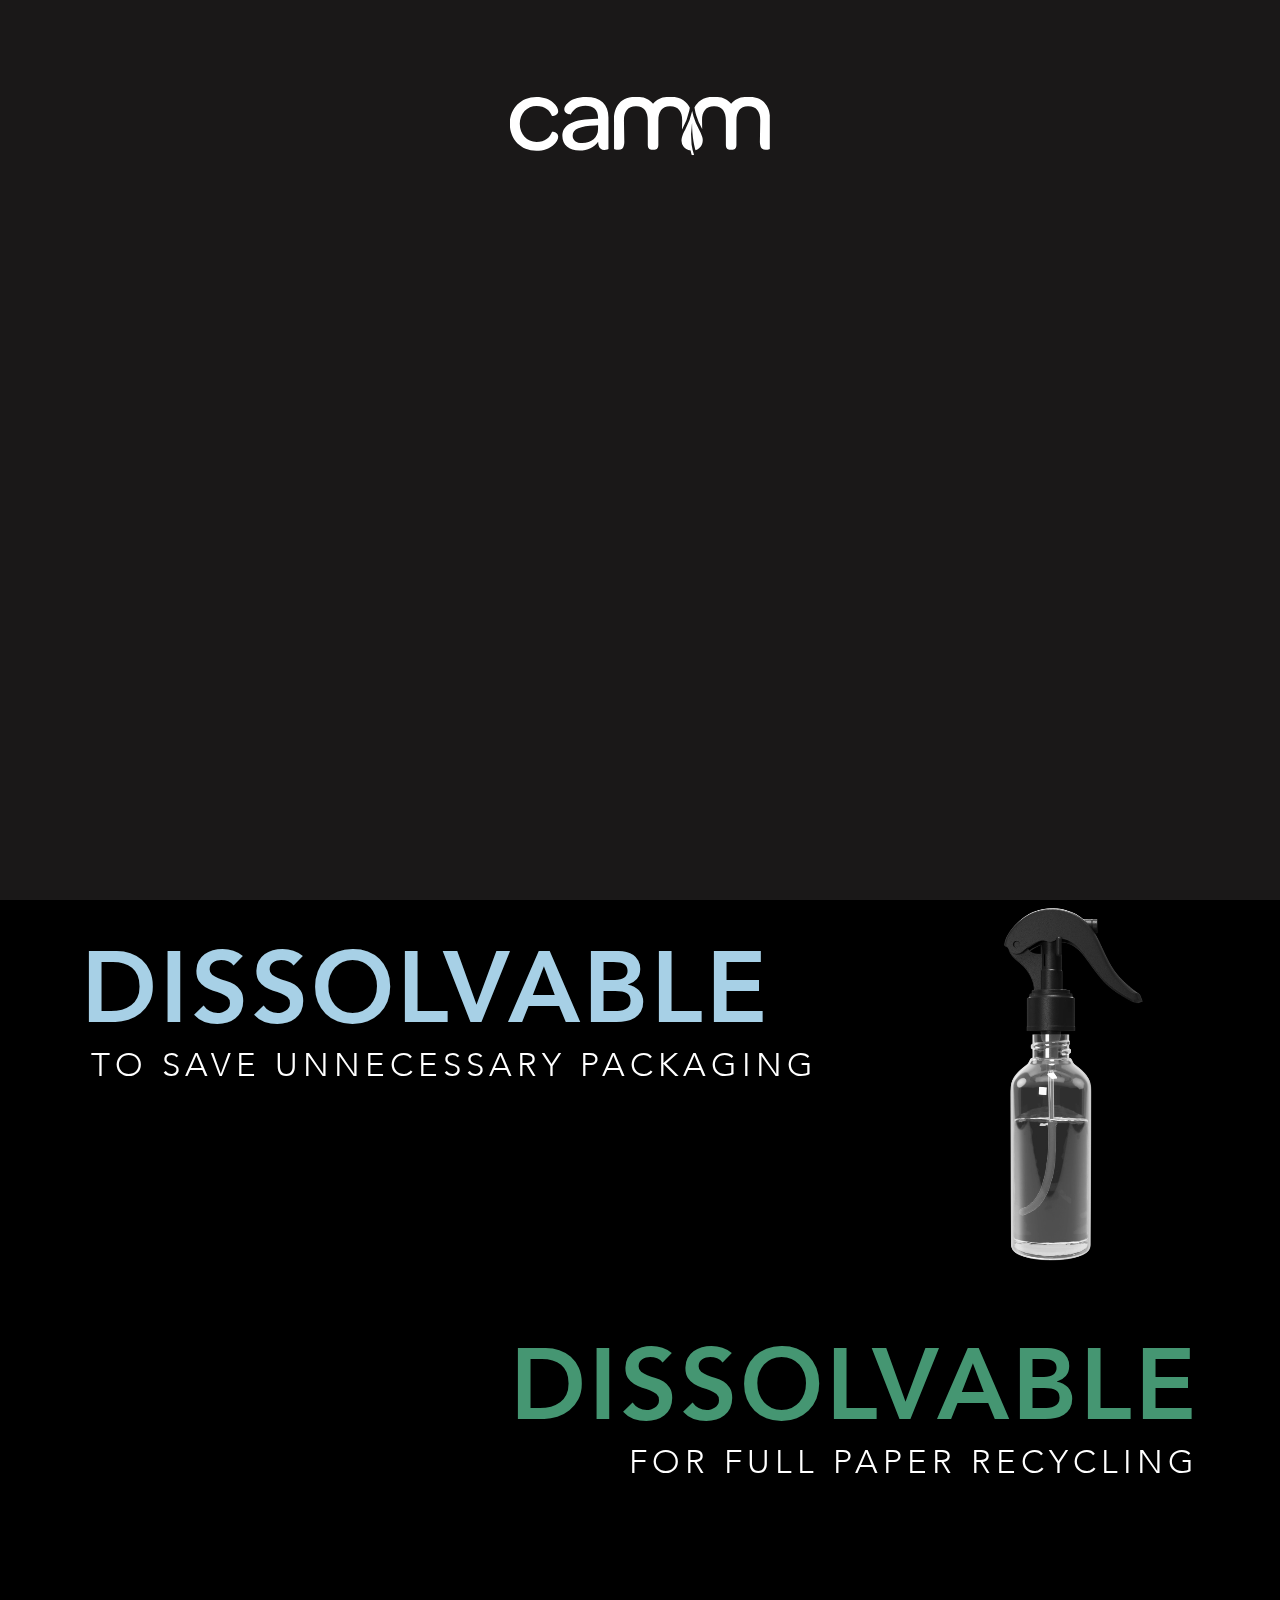
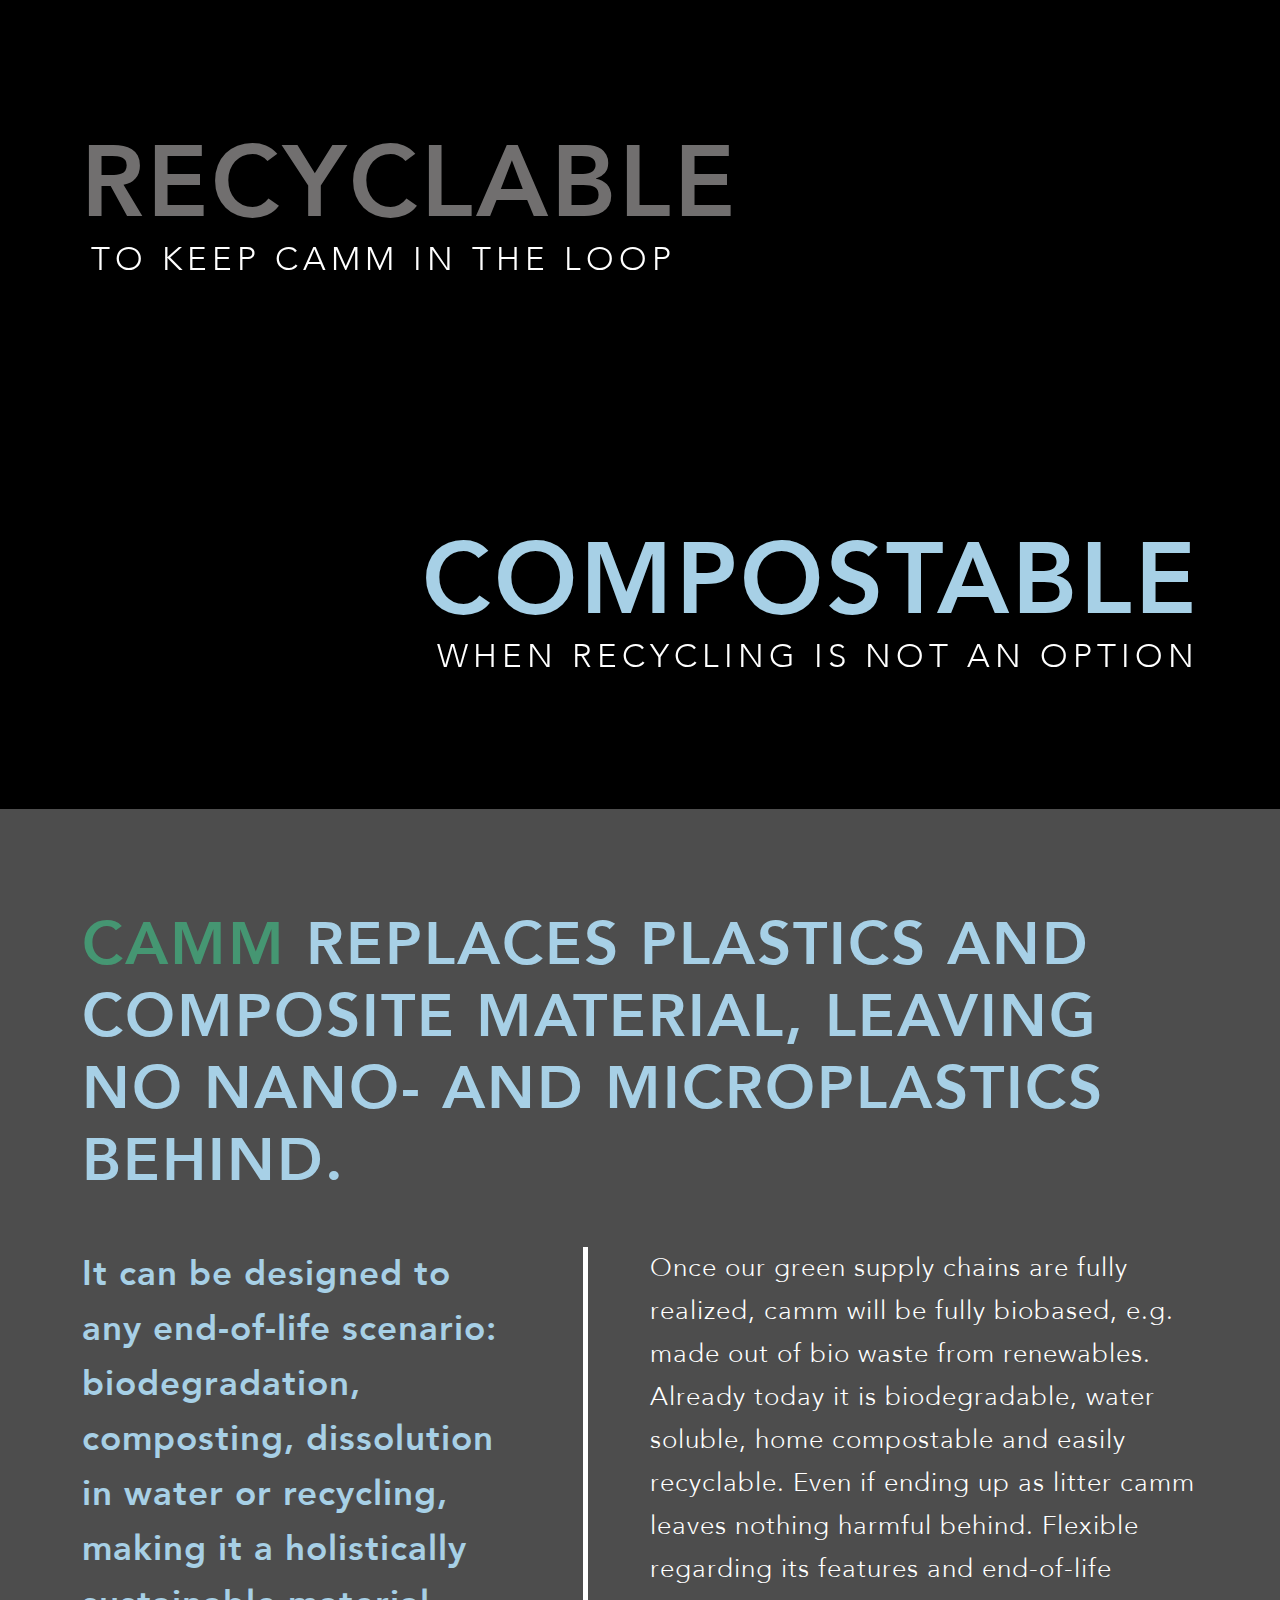
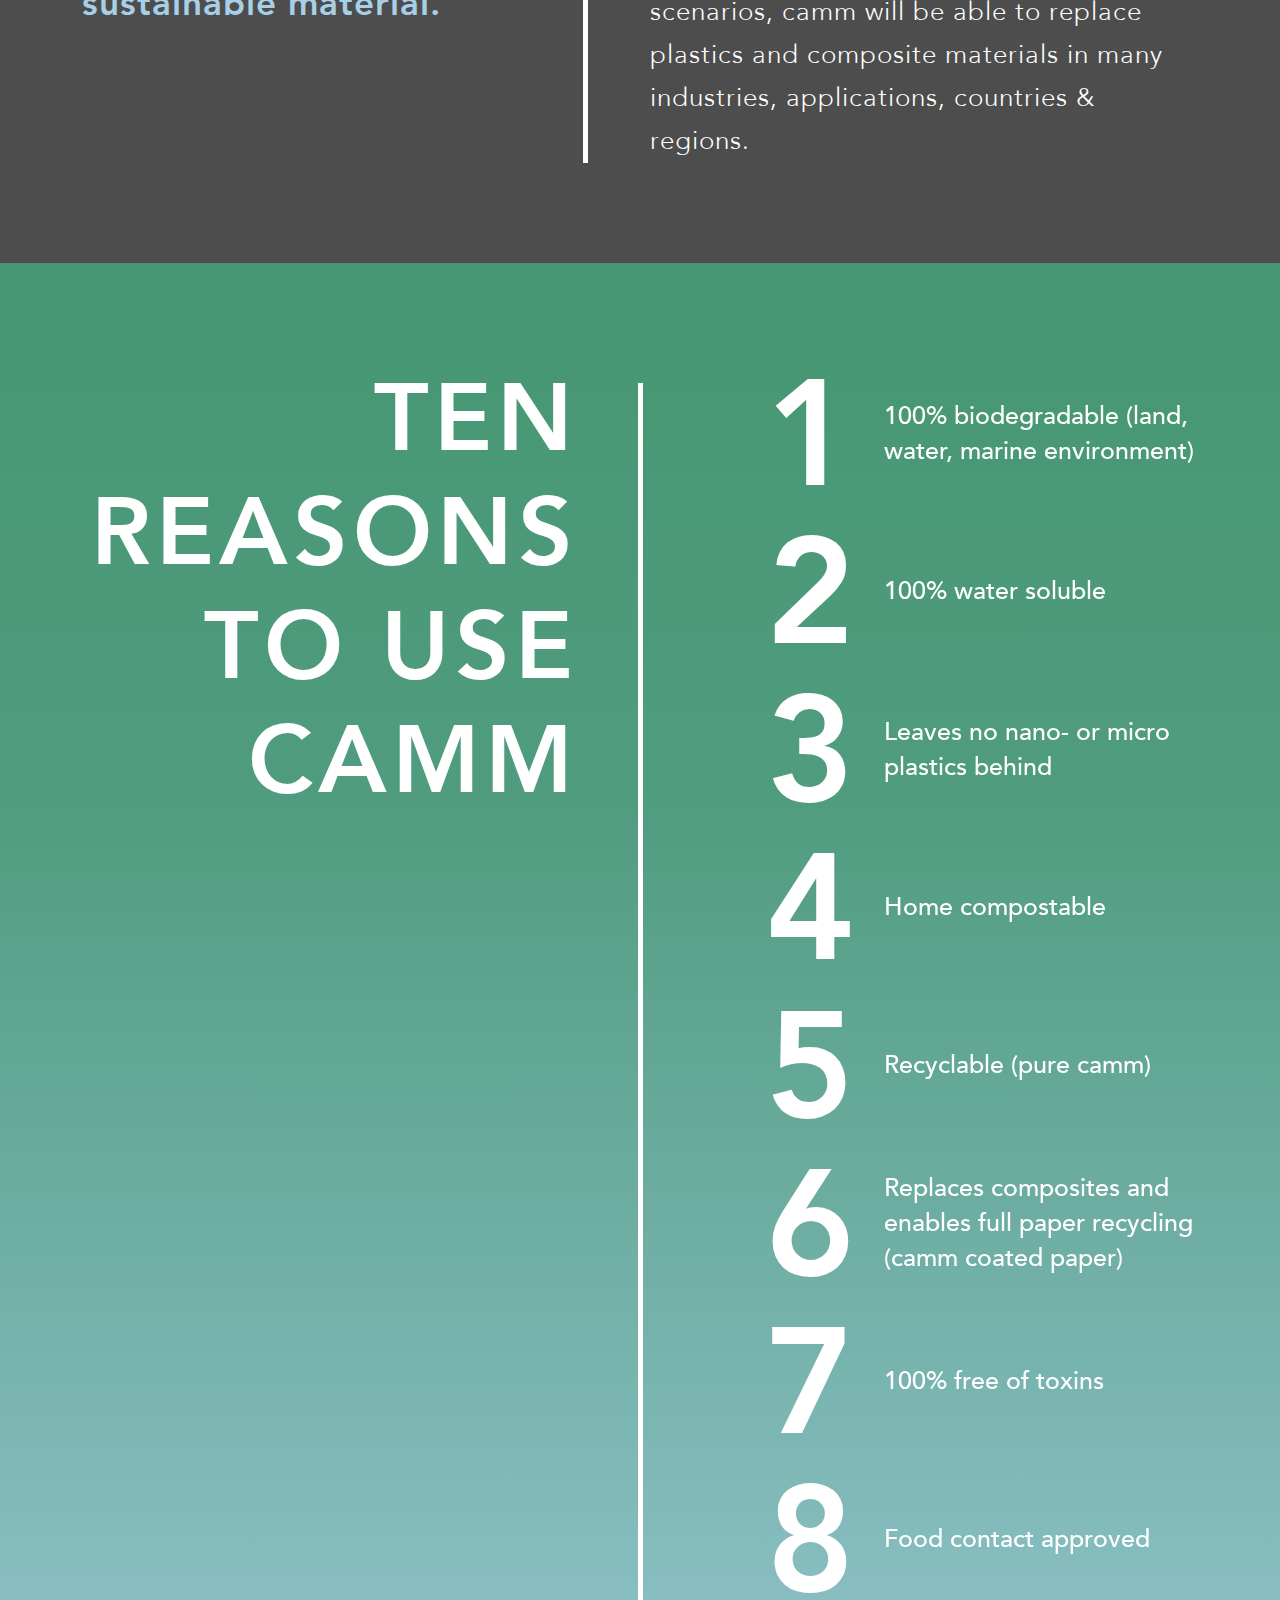
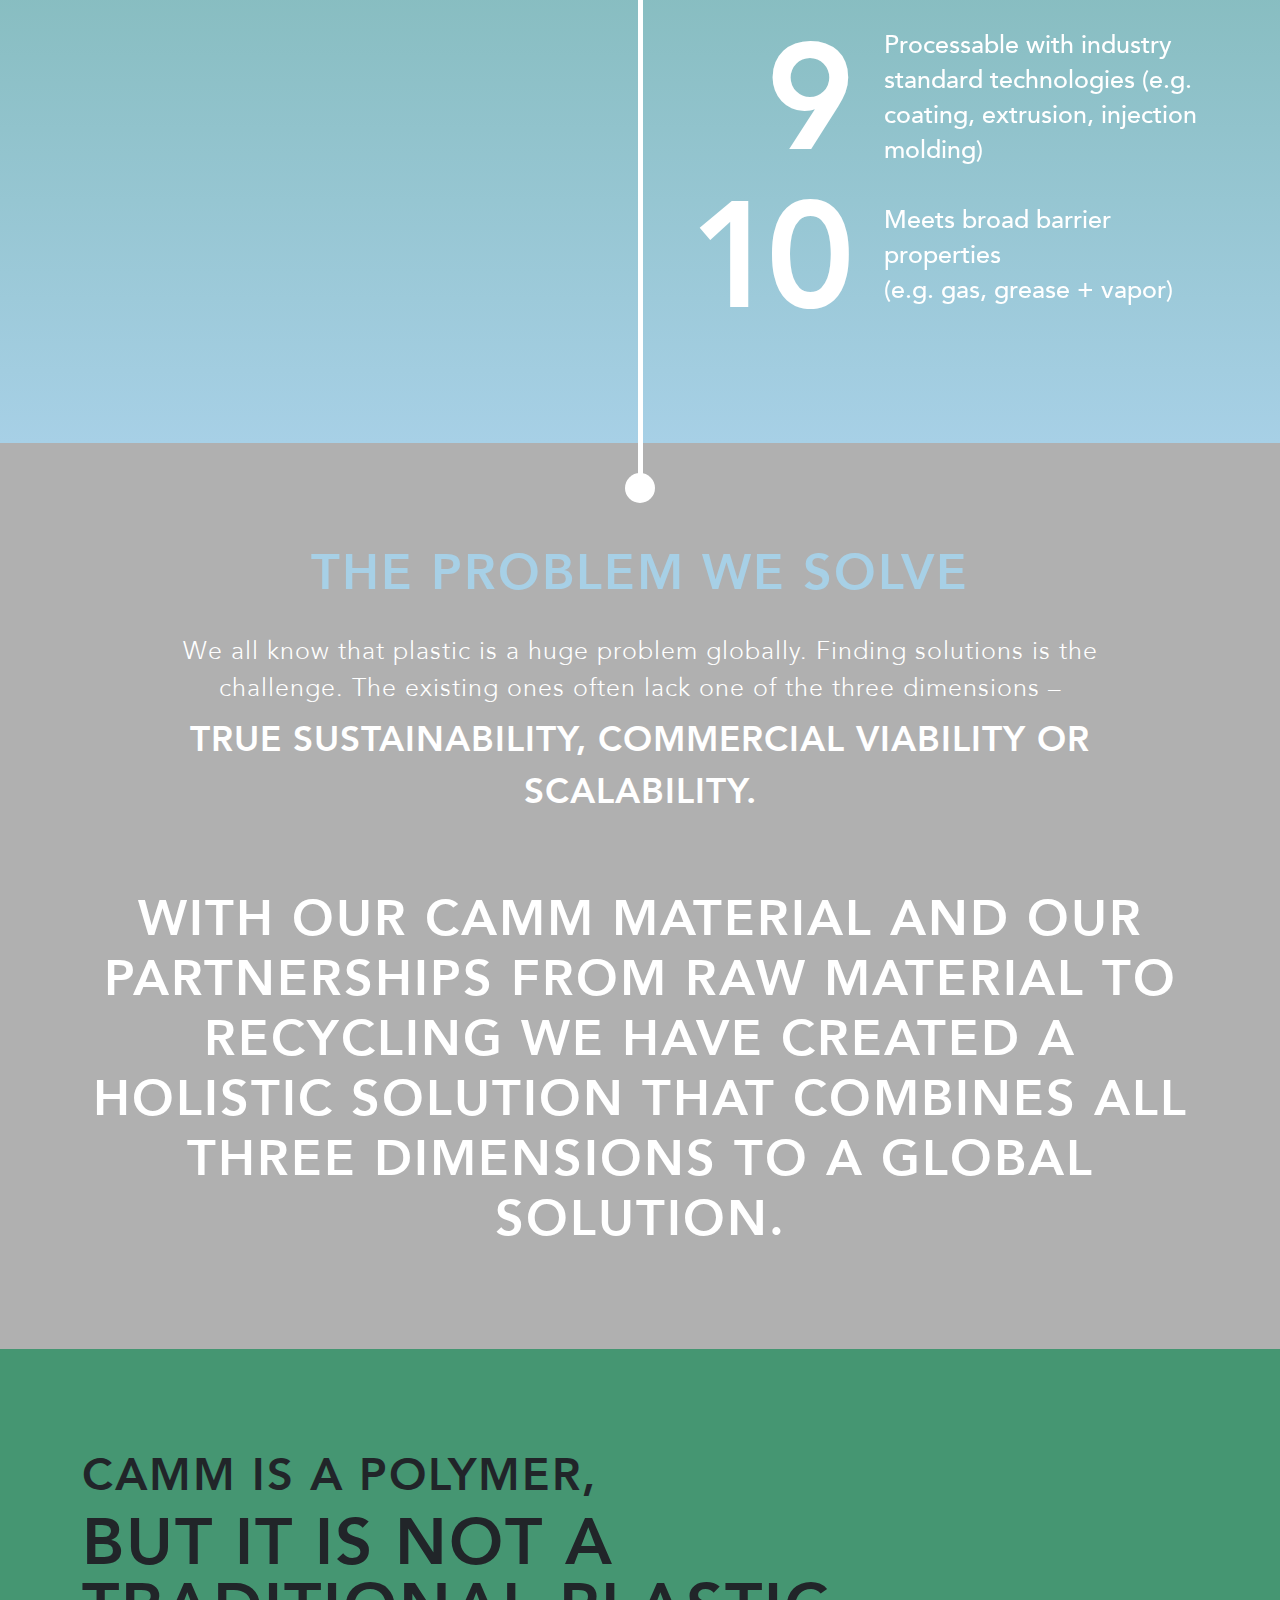
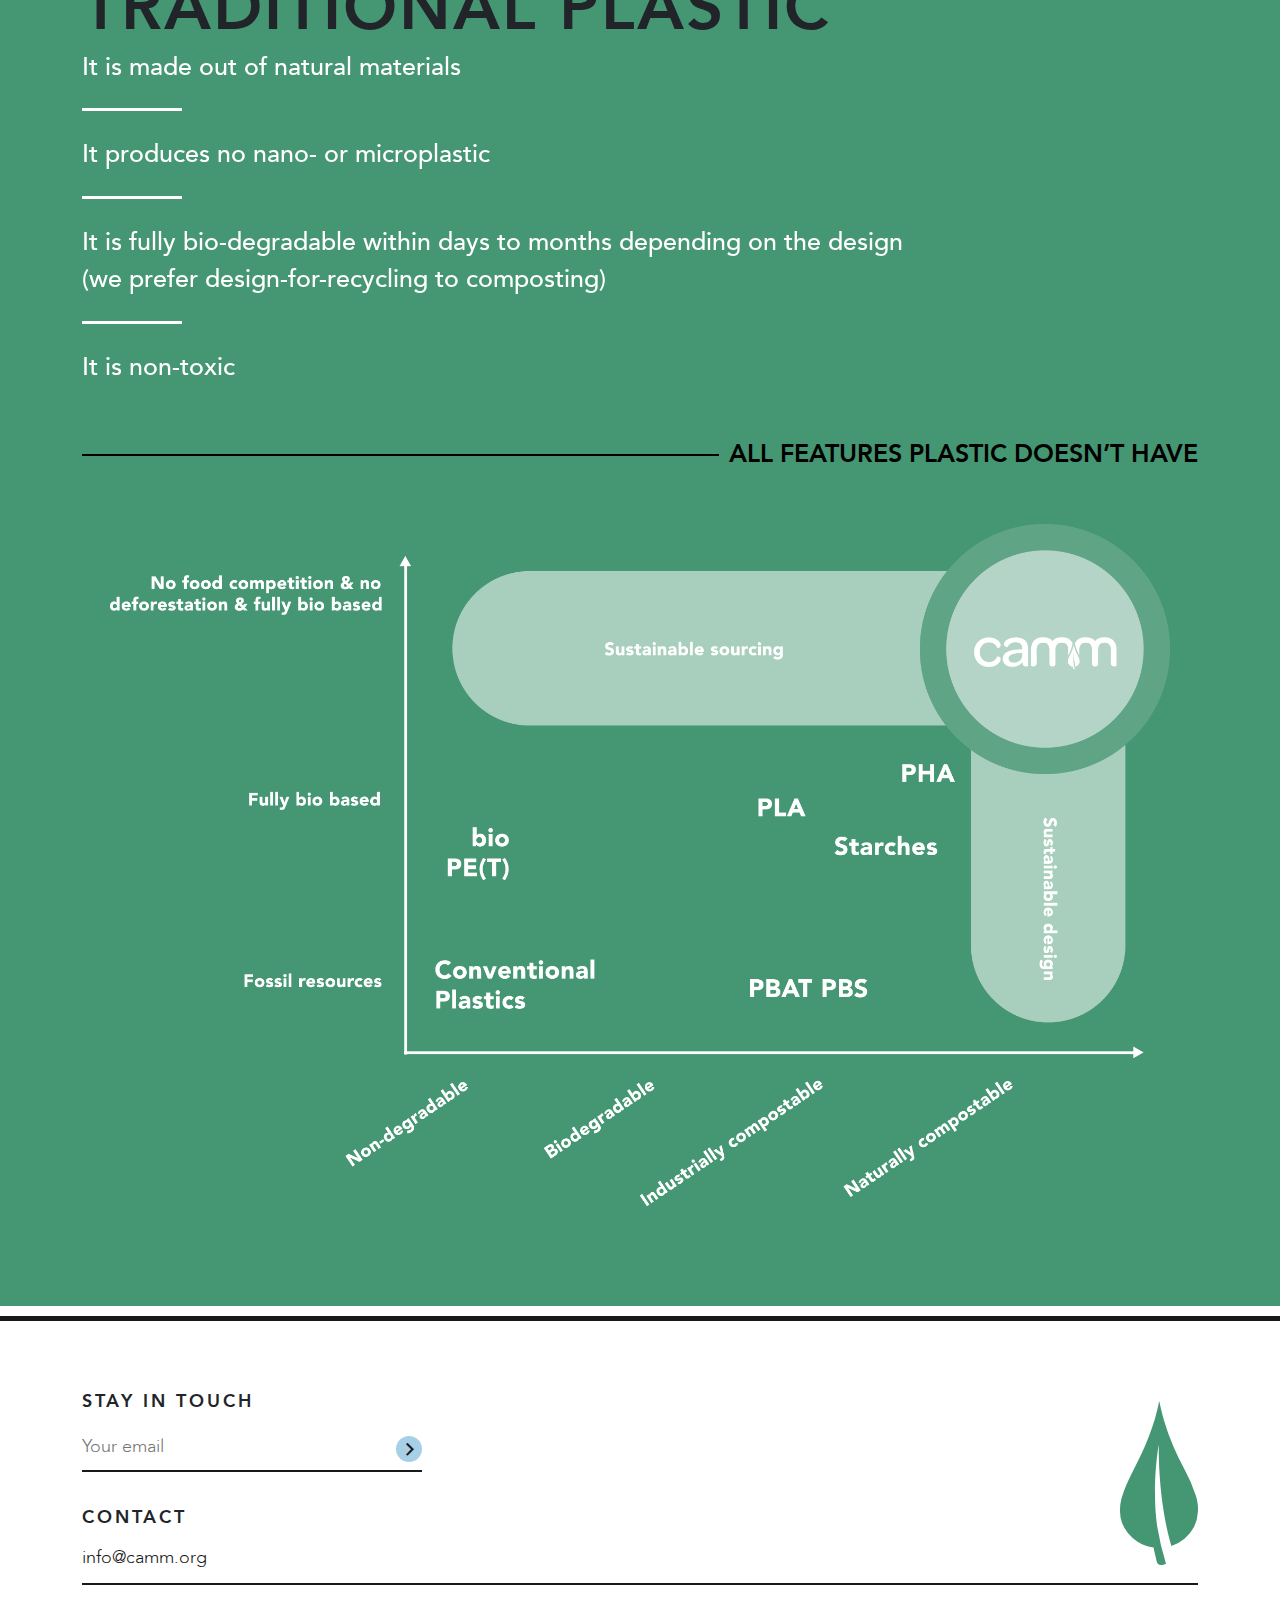
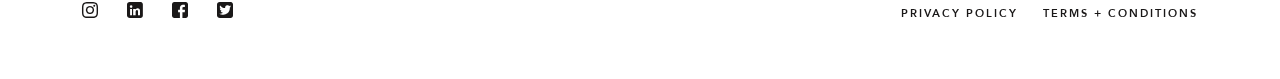
==== index.html @ bf386590 "copy edits" ====
<!doctype html>
<html lang="en">
  <head>
    <!-- Required meta tags -->
    <meta charset="utf-8">
    <meta name="viewport" content="width=device-width, initial-scale=1">

    <title>CAMM | eliminating plastic</title>
    <!-- Bootstrap CSS -->
    <link rel="stylesheet" href="assets/css/bootstrap.min.css">
    <link rel="stylesheet" href="assets/css/icon.css">
    <link rel="stylesheet" href="assets/css/swiper-bundle.min.css"/>
    <link rel="stylesheet" href="assets/css/style.css">
  </head>
  <body>
    <!-- preloader -->
    <div class="loader-wrap">
      <div class="preloader">
          <div class="preloader-wrap">
            <svg xmlns="http://www.w3.org/2000/svg" xmlns:xlink="http://www.w3.org/1999/xlink" width="260.433" height="58.668" viewBox="0 0 260.433 58.668">
              <defs>
                <clipPath id="clip-path">
                  <rect id="Rectangle_1" data-name="Rectangle 1" width="260.433" height="58.668" fill="#fff"/>
                </clipPath>
              </defs>
              <g id="Group_1" data-name="Group 1" transform="translate(0 0)">
                <g id="Group_1-2" data-name="Group 1" transform="translate(0 0)" clip-path="url(#clip-path)">
                  <path id="Path_1" data-name="Path 1" d="M26.549.506c7.647,0,13.062,2.336,16.673,5.31,3.5,2.868,5.2,6.372,5.2,8.814,0,4.354-5.947,5.2-6.267,4.673-2.336-5.628-6.69-9.982-15.4-9.982-9.558,0-16.78,7.54-16.78,17.948,0,10.514,7.116,18.16,16.78,18.16,8.6,0,13.062-4.354,15.4-9.982.319-.531,6.267.212,6.267,4.778,0,2.336-1.7,5.841-5.31,8.708-3.505,2.974-9.028,5.31-16.568,5.31C11.151,54.242,0,42.985,0,27.268,0,11.763,11.256.506,26.549.506" transform="translate(0 -0.092)" fill="#fff"/>
                  <path id="Path_2" data-name="Path 2" d="M98.517,22.17H99.9V21.109c0-7.752-4.461-12-12.637-12-7.752,0-12.32,4.036-14.656,8.708,0,.106-6.477,0-6.477-5.1,0-1.912,1.167-4.248,3.5-6.371C73.136,3.161,79.3.506,88,.506c14.443,0,22.3,7.434,22.3,20.39V52.224c0,.531-1.912,1.168-3.824,1.168a5.7,5.7,0,0,1-6.052-4.673,15.755,15.755,0,0,1-.426-3.5c-3.929,5.523-10.619,8.814-18.371,8.814-10.939,0-17.417-5.841-17.417-14.549,0-11.788,11.257-16.885,34.3-17.31M99.9,28.755l-2.867.106c-14.869.53-22.514,3.292-22.514,10.194,0,4.566,3.61,7.434,9.664,7.434,9.134,0,15.717-5.735,15.717-13.805Z" transform="translate(-11.646 -0.092)" fill="#fff"/>
                  <path id="Path_3" data-name="Path 3" d="M301.326,21.137c0-6.614-3.838-24.336-27.317-20.634l-.184.017c-5.488.626-9.3,4.047-11.513,6.537l-.011.035-.012-.035c-2.209-2.49-6.025-5.911-11.513-6.537L250.592.5c-14.847-2.341-21.835,3.885-24.97,10.452l.556,2.814c.321,1.628.75,3.359,1.277,5.148a66.436,66.436,0,0,0,5.3,12.544c.206.388.4.766.593,1.138l-.165-9.1c0-8.6,4.132-13.841,11.671-13.841l0-.01c.323-.006.63-.008.912,0l0,.013c7.51,0,11.225,5.595,11.252,14.135V48.2c0,3.822,1.912,4.991,4.673,4.991h1.228c2.761,0,4.673-1.169,4.673-4.991V23.789c.027-8.54,3.743-14.135,11.253-14.135l0-.013c.281,0,.589,0,.912,0l0,.01c7.54,0,11.67,5.238,11.67,13.841l-.39,21.515,0,.007c0,.02,0,.038,0,.059l0,.12.007.033a16.08,16.08,0,0,0,.418,3.293,5.588,5.588,0,0,0,5.343,4.631l.052.042c.174,0,.322-.007.482-.011.059,0,.115.011.175.011,1.912,0,3.825-.637,3.825-1.169V25.96c.032-2.426.038-4.214,0-4.823" transform="translate(-40.92 0)" fill="#fff"/>
                  <path id="Path_4" data-name="Path 4" d="M195.315,32.777c.211-.418.432-.848.675-1.307a64.345,64.345,0,0,0,6.642-17.7l.514-2.593C200.062,4.527,193.087-1.863,178.076.5l-.185.017c-5.488.626-9.3,4.047-11.513,6.538l-.011.035-.011-.035c-2.21-2.49-6.025-5.911-11.513-6.538L154.658.5c-23.479-3.7-27.316,14.021-27.316,20.635-.039.607-.034,2.4,0,4.823V52.026c0,.531,1.912,1.168,3.824,1.168.06,0,.115-.009.175-.01.16,0,.309.01.482.01l.052-.041a5.589,5.589,0,0,0,5.343-4.631,16.148,16.148,0,0,0,.418-3.293l.007-.034,0-.12c0-.02,0-.038,0-.059l0-.008-.39-21.515c0-8.6,4.13-13.842,11.67-13.842l0-.009c.323-.007.631-.008.913,0l0,.012c7.511,0,11.225,5.595,11.253,14.135V48.2c0,3.822,1.912,4.99,4.672,4.99h1.229c2.761,0,4.672-1.168,4.672-4.99V23.788c.028-8.54,3.742-14.135,11.253-14.135l0-.012c.281,0,.589,0,.913,0l0,.009c7.54,0,11.67,5.239,11.67,13.842Z" transform="translate(-23.09 0)" fill="#fff"/>
                  <path id="Path_5" data-name="Path 5" d="M230.923,45.374a12.218,12.218,0,0,0-.47-2.2,41.944,41.944,0,0,0-3.138-7.2A69.56,69.56,0,0,1,221.8,22.9c-.488-1.66-.959-3.485-1.336-5.393a67.317,67.317,0,0,1-6.913,18.47c-.463.877-.914,1.762-1.338,2.658s-.821,1.807-1.178,2.733c-.177.459-.318.931-.494,1.39a11.485,11.485,0,0,0-.431,1.4,12.892,12.892,0,0,0-.334,2.979,9.231,9.231,0,0,0,2.151,6.046,11.2,11.2,0,0,0,2.622,2.351,10.784,10.784,0,0,0,4.367,1.582c.061.287.1.568.169.855.221.987.471,1.984.717,2.966a1.3,1.3,0,0,0,.348.637,1.163,1.163,0,0,0,.75.268c.038,0,.074,0,.112,0a2.6,2.6,0,0,0,.542-.06c.074-.016.476-.149.6-.189l.164-.054-.055-.164a73.38,73.38,0,0,1-2.387-10.127,80.429,80.429,0,0,1,.45-21.952c-.083,15.029,2.76,25.126,3.46,27.381a10.927,10.927,0,0,0,3.55-1.963,10.083,10.083,0,0,0,3.657-7.262,11.693,11.693,0,0,0-.062-2.08" transform="translate(-38.045 -3.175)" fill="#fff"/>
                </g>
              </g>
            </svg>
            <div class="content">
              <h1 class="text-1">ELIMINATING</h1>
              <h3 class="text-2">LEAVING NO TRACE BEHIND</h3>
              <h1 class="text-3">PLASTIC</h1>
            </div>
          </div>
      </div>
  </div>
  <!-- preloader end -->

    <header class="header">
      <nav class="navbar navbar-expand-lg navbar-light">
        <div class="container">
          <a class="navbar-brand" href="index.html">
            <img src="assets/image/logo.svg" alt="camm logo">
          </a>
          <button class="navbar-toggler" type="button" data-bs-toggle="collapse" data-bs-target="#navbarToggler" aria-controls="navbarToggler" aria-expanded="false" aria-label="Toggle navigation">
            <span class="customicon customicon-bars"></span>
          </button>
          <div class="collapse navbar-collapse" id="navbarToggler">
            <ul class="navbar-nav ms-auto mb-2 mb-lg-0">
              <li class="nav-item">
                <a class="nav-link" aria-current="page" href="applications.html">APPLICATIONS</a>
              </li>
              <li class="nav-item">
                <a class="nav-link" href="about.html">ABOUT</a>
              </li>
              <li class="nav-item">
                <a class="nav-link" href="faq.html">FAQ</a>
              </li>
              <li class="nav-item">
                <a class="nav-link" href="team.html">TEAM</a>
              </li>
              <li class="nav-item">
                <a class="nav-link" href="jobs.html">JOBS</a>
              </li>
            </ul>
          </div>
        </div>
      </nav>
    </header>

    <section class="home-banner">
      <div class="container">
          <h3>CAMM IS DESIGNED FOR <br>
            THE MOST</h3>
            <h1>SUSTAINABLE
              END-OF-LIFE</h1>
            <p>camm always biodegrades without nano and microplastics</p>
      </div>
    </section>


    <section class="home-product">
      <div class="container-fluid left-text row-1">
        <div class="content">
          <div class="text">
            <h2>DISSOLVABLE</h2>
            <p>TO SAVE UNNECESSARY PACKAGING</p>
          </div>
          <!-- <img src="./assets/image/DISSOLVABLE TO SAVE UNNECESSARY PACKAGING.png" alt=""> -->
          <video autoplay muted loop playsinline>
            <source src="./assets/video/CAMM_MiniClean_Animation_v04_01_221112_MS.mp4" type="video/mp4">
          </video>
        </div>
      </div>
      <div class="container-fluid right-text row-2">
        <div class="content">
          <!-- <img src="./assets/image/DISSOLVABLE FOR FULL PAPER RECYCLING.png" alt=""> -->
          <video autoplay muted loop playsinline>
            <source src="./assets/video/CAMM_CoffeeBag_Animation_v04_01_221101_MS.mp4" type="video/mp4">
          </video>
          <div class="text">
            <h2>DISSOLVABLE</h2>
            <p>FOR FULL PAPER RECYCLING</p>
          </div>
        </div>
      </div>
      <div class="container-fluid left-text row-3">
        <div class="content">
          <div class="text">
            <h2>RECYCLABLE</h2>
            <p>TO KEEP CAMM IN THE LOOP</p>
          </div>
          <!-- <img src="./assets/image/RECYCLABLE TO KEEP CAMM IN THE LOOP.png" alt=""> -->
          <video autoplay muted loop playsinline>
            <source src="./assets/video/CAMM_PillCup_Animation_v02_01_221027_MS.mp4" type="video/mp4">
          </video>
        </div>
      </div>
      <div class="container-fluid right-text row-4">
        <div class="content">
          <!-- <img src="./assets/image/COMPOSTABLE WHEN RECYCLING IS NOT AN OPTION.png" alt=""> -->
          <video autoplay muted loop playsinline>
            <source src="./assets/video/CAMM_CoffeePod_Animation_v02_01_221110_MS.mp4" type="video/mp4">
          </video>
          <div class="text">
            <h2>COMPOSTABLE</h2>
            <p>WHEN RECYCLING IS NOT AN OPTION</p>
          </div>
        </div>
      </div>
      <!-- <div class="container-fluid left-text row-5">
        <div class="content">
          <div class="text">
            <h2>BIODEGRADABLE</h2>
            <p>IF IT ENDS UP AS LITTER</p>
          </div>
          <img src="./assets/image/BIODEGRADABLE IF IT ENDS UP AS LITTER.png" alt="">
        </div>
      </div> -->
    </section>

    <section class="replace">
      <div class="container">
        <h3><span>Camm</span> replaces plastics and composite material, leaving no nano- and microplastics behind. </h3>
        <div class="row">
          <div class="col-md-6">
            <h5>It can be designed to any end-of-life scenario: biodegradation, composting, dissolution in water or recycling, making it a holistically sustainable material.</h5>
          </div>
          <div class="col-md-6">
            <p>Once our green supply chains are fully realized, camm will be fully biobased, e.g. made out of bio waste from renewables. Already today it is biodegradable, water soluble, home compostable and easily recyclable. Even if ending up as litter camm leaves nothing harmful behind. Flexible regarding its features and end-of-life scenarios, camm will be able to replace plastics and composite materials in many industries, applications, countries & regions.</p>
          </div>
        </div>
      </div>
    </section>

    <section class="reason">
      <div class="container">
        <div class="row">
          <div class="col-md-6">
            <h2>TEN
              REASONS
              TO USE
              CAMM</h2>
          </div>
          <div class="col-md-6">
            <div class="single-reason">
              <h1>1</h1>
              <p>100% biodegradable
                (land, water, marine
                environment)</p>
            </div>
            <div class="single-reason">
              <h1>2</h1>
              <p>100% water soluble</p>
            </div>
            <div class="single-reason">
              <h1>3</h1>
              <p>Leaves no nano- or
                micro plastics behind</p>
            </div>
            <div class="single-reason">
              <h1>4</h1>
              <p>Home compostable</p>
            </div>
            <div class="single-reason">
              <h1>5</h1>
              <p>Recyclable (pure camm)</p>
            </div>
            <div class="single-reason">
              <h1>6</h1>
              <p>Replaces composites and
                enables full paper recycling
                (camm coated paper)</p>
            </div>
            <div class="single-reason">
              <h1>7</h1>
              <p>100% free of toxins</p>
            </div>
            <div class="single-reason">
              <h1>8</h1>
              <p>Food contact approved</p>
            </div>
            <div class="single-reason">
              <h1>9</h1>
              <p>Processable with industry
                standard technologies
                (e.g. coating, extrusion,
                injection molding)</p>
            </div>
            <div class="single-reason">
              <h1>10</h1>
              <p>Meets broad barrier
                properties<br>
                (e.g. gas, grease + vapor)</p>
            </div>
          </div>
        </div>
      </div>
    </section>

    <section class="solve">
      <div class="container">
        <h4>THE PROBLEM WE SOLVE</h4>
        <p>We all know that plastic is a huge problem globally. Finding solutions is the challenge. The existing ones often lack one of the three dimensions – <b>true sustainability, commercial viability or scalability. </b></p>
        <h4>With our camm material and our partnerships from raw material to recycling we have created a holistic solution that combines all three dimensions to a global solution.</h4>
      </div>
    </section>

    <section class="polymer">
      <div class="container">
        <div class="text">
          <h4>camm is a polymer,</h4>
          <h2>But it is not a<br>
            traditional plastic</h2>
            <div class="details">
              <p>It is made out of natural materials</p>
              <p>It produces no nano- or microplastic</p>
              <p>It is fully bio-degradable within days to months depending on the design<br>
                (we prefer design-for-recycling to composting)</p>
              <p>It is non-toxic</p>
            </div>
            <div class="bar">
              <p>ALL FEATURES PLASTIC DOESN’T HAVE</p>
            </div>
        </div>
        <div class="image">
          <img src="assets/image/camm-graph.png" alt="">
        </div>
      </div>
    </section>
<!--
    <section class="quotes">
      <div class="container">
        <h2>“If you want to go fast, go alone,
          if you want to go far, go together” </h2>
          <p>AFRICAN PROVERB</p>
      </div>
    </section>
     -->
<!--
    <section class="partners">
      <div class="container-fluid">
        <h2>OUR WORK IS STRENGTHENED BY THE SUPPORT
          OF OUR ECOSYSTEM PARTNERS</h2>
          <div class="swiper mySwiper">
            <div class="swiper-wrapper">
              <div class="swiper-slide">
                <img src="assets/image/brand-logo.png" alt="">
              </div>
              <div class="swiper-slide">
                <img src="assets/image/brand-logo.png" alt="">
              </div>
              <div class="swiper-slide">
                <img src="assets/image/brand-logo.png" alt="">
              </div>
              <div class="swiper-slide">
                <img src="assets/image/brand-logo.png" alt="">
              </div>
              <div class="swiper-slide">
                <img src="assets/image/brand-logo.png" alt="">
              </div>
              <div class="swiper-slide">
                <img src="assets/image/brand-logo.png" alt="">
              </div>
              <div class="swiper-slide">
                <img src="assets/image/brand-logo.png" alt="">
              </div>
              <div class="swiper-slide">
                <img src="assets/image/brand-logo.png" alt="">
              </div>
              <div class="swiper-slide">
                <img src="assets/image/brand-logo.png" alt="">
              </div>
              <div class="swiper-slide">
                <img src="assets/image/brand-logo.png" alt="">
              </div>
            </div>
          </div>
      </div>
    </section>
    -->

    <footer class="footer">
      <div class="container">
        <form method="post" action="sendemail.php">
            <h4>STAY IN TOUCH</h4>
            <div class="input-wrap">
              <input type="email" name="email" required="" placeholder="Your email">
              <button class="btn"><span class="customicon customicon-arrow-right"></span></button>
            </div>
            <h4>CONTACT</h4>
            <a href="mailto:info@camm.org">info@camm.org</a>
        </form>
        <div class="footer-bottom">
          <div class="social">
            <a href=""><span class="customicon customicon-instagram"></span></a>
            <a href=""><span class="customicon customicon-linkedin"></span></a>
            <a href=""><span class="customicon customicon-facebook"></span></a>
            <a href=""><span class="customicon customicon-twitter"></span></a>
          </div>
          <img src="./assets/image/leaf.svg" alt="">
          <ul class="nav">
            <li><a href="">PRIVACY POLICY</a></li>
            <li><a href="">TERMS + CONDITIONS</a></li>
          </ul>
        </div>
      </div>
    </footer>



      <!-- Optional JavaScript; choose one of the two! -->
      <script src="assets/js/jquery-3.6.1.min.js"></script>

      <!-- Option 1: Bootstrap Bundle with Popper -->
      <script src="assets/js/bootstrap.bundle.min.js"></script>

      <!-- Option 2: Separate Popper and Bootstrap JS -->
      <script src="assets/js/popper.min.js"></script>

      <!-- Swiper JS -->
      <script src="assets/js/swiper-bundle.min.js"></script>
      <script src="assets/js/main.js"></script>


  </body>
</html>
---- assets/css/icon.css ----
@font-face {
  font-family: 'camm-icons';
  src:  url('../fonts/camm-icons.eot?42yw73');
  src:  url('../fonts/camm-icons.eot?42yw73#iefix') format('embedded-opentype'),
    url('../fonts/camm-icons.ttf?42yw73') format('truetype'),
    url('../fonts/camm-icons.woff?42yw73') format('woff'),
    url('../fonts/camm-icons.svg?42yw73#camm-icons') format('svg');
  font-weight: normal;
  font-style: normal;
  font-display: block;
}

.customicon {
  /* use !important to prevent issues with browser extensions that change fonts */
  font-family: 'camm-icons' !important;
  speak: never;
  font-style: normal;
  font-weight: normal;
  font-variant: normal;
  text-transform: none;
  line-height: 1;
  
  
  /* Better Font Rendering =========== */
  -webkit-font-smoothing: antialiased;
  -moz-osx-font-smoothing: grayscale;
}

.customicon-angle-bottom:before {
  content: "\e90b";
}
.customicon-angle-left:before {
  content: "\e90c";
}
.customicon-angle-right-thin:before {
  content: "\e90d";
}
.customicon-angle-up:before {
  content: "\e90e";
}
.customicon-arrow-right:before {
  content: "\e90f";
}
.customicon-bars:before {
  content: "\e910";
}
.customicon-cross:before {
  content: "\e911";
}
.customicon-facebook:before {
  content: "\e912";
}
.customicon-instagram:before {
  content: "\e913";
}
.customicon-leaf:before {
  content: "\e914";
}
.customicon-linkedin:before {
  content: "\e915";
}
.customicon-twitter:before {
  content: "\e916";
}
---- assets/css/style.css ----
@font-face {
  font-family: "Avenir";
  src: url(../fonts/Avenir-Heavy.ttf);
  font-weight: 700;
}
@font-face {
  font-family: "Avenir";
  src: url(../fonts/Avenir-Medium.ttf);
  font-weight: 500;
}
@font-face {
  font-family: "Avenir";
  src: url(../fonts/Avenir-Light.ttf);
  font-weight: 300;
}
* {
  margin: 0px;
  padding: 0;
  outline: 0;
  box-sizing: border-box;
  font-family: "Avenir";
  font-weight: 300;
}

@media (min-width: 1600px) {
  .container {
    max-width: 1560px;
  }
}
.header .navbar {
  background-color: #ffffff;
  box-shadow: 0 3px 6px rgba(0, 0, 0, 0.1);
  padding: 49px 0;
}
.header .navbar .navbar-nav .nav-item {
  padding: 0 30px;
}
.header .navbar .navbar-nav .nav-item .nav-link {
  font-size: 15px;
  padding: 0;
  color: #1A1818;
}
.header .navbar .navbar-nav .nav-item .nav-link:hover, .header .navbar .navbar-nav .nav-item .nav-link.active {
  color: #459672;
}
.header .navbar .navbar-nav .nav-item:last-child {
  padding-right: 0;
}

@media (max-width: 1399px) {
  .header .navbar {
    padding: 35px 0;
  }
}
@media (max-width: 991px) {
  .header .container {
    max-width: 100%;
    padding: 0 15px;
  }
  .header .navbar {
    padding: 20px 0;
  }
  .header .navbar .navbar-brand {
    margin: auto;
    padding-left: 16px;
  }
  .header .navbar .navbar-brand img {
    width: 90px;
  }
  .header .navbar .navbar-toggler {
    padding: 0;
    border: 0;
    font-size: 12px;
    color: #000;
  }
  .header .navbar .navbar-toggler:hover, .header .navbar .navbar-toggler:focus {
    box-shadow: none;
    color: #459672;
  }
  .header .navbar .navbar-collapse {
    position: absolute;
    top: 100%;
    width: 100%;
    left: 0;
    text-align: right;
    background-color: #ffffff;
    box-shadow: 0 3px 6px rgba(0, 0, 0, 0.1);
  }
  .header .navbar .navbar-collapse .navbar-nav .nav-item {
    padding: 12px;
    padding-right: 20px;
  }
  .header .navbar .navbar-toggler .customicon {
    width: 16px;
    height: 12px;
    display: block;
  }
  .header .navbar .navbar-toggler[aria-expanded="true"] .customicon::before {
    content: '\e911';
  }
}
.home-banner {
  text-align: center;
  padding: 80px 0;
}
.home-banner h3 {
  font-weight: 500;
  font-size: 90px;
  letter-spacing: 2px;
  line-height: 1.2;
  color: #459672;
}
.home-banner h1 {
  font-weight: 700;
  font-size: 196px;
  line-height: 1.1;
  letter-spacing: 2px;
  color: #A7D0E6;
}
.home-banner p {
  font-weight: 300;
  font-size: 36px;
  color: #459672;
  text-transform: uppercase;
  margin-bottom: 0;
  line-height: 1;
}

@media (max-width: 1599px) {
  .home-banner h3 {
    font-size: 80px;
  }
}
@media (max-width: 1399px) {
  .home-banner h3 {
    font-size: 70px;
  }
  .home-banner h1 {
    font-size: 150px;
  }
  .home-banner p {
    font-size: 30px;
  }
}
@media (max-width: 1199px) {
  .home-banner h3 {
    font-size: 60px;
  }
  .home-banner h1 {
    font-size: 130px;
  }
  .home-banner p {
    font-size: 26px;
  }
}
@media (max-width: 991px) {
  .home-banner {
    padding: 50px 0;
  }
  .home-banner h3 {
    font-size: 50px;
  }
  .home-banner h3 br {
    display: none;
  }
  .home-banner h1 {
    font-size: 100px;
  }
  .home-banner p {
    font-size: 36px;
    line-height: 1.2;
  }
}
@media (max-width: 767px) {
  .home-banner {
    padding: 40px 0;
  }
  .home-banner .container {
    max-width: 375px;
  }
  .home-banner h3 {
    font-size: 28px;
    letter-spacing: 0px;
  }
  .home-banner h1 {
    font-size: 50px;
    letter-spacing: 0px;
    word-break: break-word;
  }
  .home-banner p {
    font-size: 15px;
    max-width: 300px;
    margin: auto;
  }
}
.home-product {
  overflow: hidden;
  background-color: #000;
}
.home-product .container-fluid {
  /* border-bottom: 1px solid #707070; */
  position: relative;
  overflow: visible;
}
.home-product .container-fluid .content {
  padding: 150px 5.5%;
}
.home-product .container-fluid .content .text {
  position: relative;
  z-index: 8;
}
.home-product .container-fluid .content .text h2 {
  font-size: 148px;
  font-weight: 700;
  line-height: 1;
  letter-spacing: 3px;
}
.home-product .container-fluid .content .text p {
  font-size: 48px;
  font-weight: 300;
  line-height: 1;
  color: #fff;
  letter-spacing: 5px;
  margin-left: 10px;
}
.home-product .container-fluid .content video,
.home-product .container-fluid .content img {
  position: absolute;
  transform: translate(-50%, -50%);
  z-index: 1;
}
.home-product .container-fluid.right-text h2, .home-product .container-fluid.right-text p {
  text-align: right;
}
.home-product .container-fluid.row-1 h2 {
  color: #A7D0E6;
}
.home-product .container-fluid.row-1 video{
  width: 38%;
  left: 82%;
  top: 65%;
}
.home-product .container-fluid.row-1 img {
  left: 78%;
  top: 65%;
}
.home-product .container-fluid.row-2 h2 {
  color: #459672;
}
.home-product .container-fluid.row-2 img {
  left: 20%;
  top: 65%;
}
.home-product .container-fluid.row-2 video{
  width: 38%;
  left: 20%;
  top: 65%;
}
.home-product .container-fluid.row-3 h2 {
  color: #716F6F;
}
.home-product .container-fluid.row-3 img {
  left: 76%;
  top: 50%;
}
.home-product .container-fluid.row-3 video {
  left: 76%;
  top: 55%;
  width: 38%;
}
.home-product .container-fluid.row-4 h2 {
  color: #A7D0E6;
}
.home-product .container-fluid.row-4 video {
  width: 38%;
  left: 15%;
  top: 45%;
}
.home-product .container-fluid.row-4 img {
  left: 15%;
  top: 45%;
}
.home-product .container-fluid.row-5 h2 {
  color: #459672;
}
.home-product .container-fluid.row-5 img {
  left: 86%;
  top: 45%;
}
.home-product .container-fluid.row-5 video {
  left: 76%;
  top: 45%;
  width: 38%;
}

@media (max-width: 1599px) {
  .home-product .container-fluid .content {
    padding: 130px 5.5%;
  }
  .home-product .container-fluid .content .text h2 {
    font-size: 120px;
  }
  .home-product .container-fluid .content .text p {
    font-size: 32px;
  }
  .home-product .container-fluid .content img {
    transform: translate(-50%, -50%) scale(0.8);
  }
}
@media (max-width: 1399px) {
  .home-product .container-fluid .content {
    padding: 120px 5.5%;
  }
  .home-product .container-fluid .content .text h2 {
    font-size: 100px;
  }
  .home-product .container-fluid .content .text p {
    font-size: 33px;
  }
  .home-product .container-fluid .content img {
    transform: translate(-50%, -50%) scale(0.7);
  }
}
@media (max-width: 1199px) {
  .home-product .container-fluid .content {
    padding: 100px 5.5%;
  }
  .home-product .container-fluid .content .text h2 {
    font-size: 80px;
  }
  .home-product .container-fluid .content .text p {
    font-size: 26px;
  }
  .home-product .container-fluid .content img {
    transform: translate(-50%, -50%) scale(0.6);
  }
}
@media (max-width: 991px) {
  .home-product .container-fluid .content .text h2 {
    font-size: 60px;
  }
  .home-product .container-fluid .content .text p {
    font-size: 15px;
  }
  .home-product .container-fluid .content img {
    transform: translate(-50%, -50%) scale(0.5);
  }
}
@media (max-width: 767px) {
  .home-product {
    overflow: hidden;
    padding-bottom: 30px;
  }
  .home-product .container-fluid {
    border: 0;
  }
  .home-product .container-fluid .content {
    padding: 50px 5.5%;
  }
  .home-product .container-fluid .content .text h2 {
    font-size: 54px;
  }
  .home-product .container-fluid .content .text p {
    font-size: 12px;
  }
  .home-product .container-fluid .content img {
    transform: translate(-50%, -50%);
    width: 30%;
    height: auto;
  }
  .home-product .container-fluid.row-1 video{
    width: 80%;
    left: 65%;
    top: 49%;
  }
  .home-product .container-fluid.row-2 video{
    width: 65%;
    left: 32%;
    top: 45%;
  }
  .home-product .container-fluid.row-3 video {
    left: 65%;
    top: 50%;
    width: 80%;
  }
  .home-product .container-fluid.row-4 video {
    width: 80%;
    left: 35%;
    top: 50%;
  }
  .home-product .container-fluid.row-5 video {
    left: 65%;
    top: 45%;
    width: 60%;
  }
  .home-product .container-fluid.left-text .text {
    transform: rotate(-90deg);
    text-align: center;
  }
  .home-product .container-fluid.right-text .text {
    transform: rotate(90deg);
    text-align: center;
  }
  .home-product .container-fluid.row-1 .content {
    height: 450px;
  }
  .home-product .container-fluid.row-1 .content .text {
    height: 450px;
    width: 450px;
    transform: rotate(-90deg) translate(50px, 5vw);
  }
  .home-product .container-fluid.row-1 .content img {
    left: 68%;
    top: 50%;
    max-width: 40%;
    width: 170px;
  }
  .home-product .container-fluid.row-2 .content {
    height: 450px;
  }
  .home-product .container-fluid.row-2 .content .text {
    height: 450px;
    width: 450px;
    transform: rotate(90deg) translate(-25px, 0vw);
    margin-left: auto;
    position: absolute;
    right: 12vw;
  }
  .home-product .container-fluid.row-2 .content .text h2, .home-product .container-fluid.row-2 .content .text p {
    text-align: center;
  }
  .home-product .container-fluid.row-2 .content img {
    left: 32%;
    top: 50%;
    max-width: 40%;
    width: 170px;
  }
  .home-product .container-fluid.row-3 .content {
    height: 450px;
  }
  .home-product .container-fluid.row-3 .content .text {
    height: 450px;
    width: 450px;
    transform: rotate(-90deg) translate(50px, 5vw);
  }
  .home-product .container-fluid.row-3 .content img {
    left: 68%;
    top: 50%;
    max-width: 45%;
    width: 200px;
  }
  .home-product .container-fluid.row-4 .content {
    height: 500px;
    display: flex;
  }
  .home-product .container-fluid.row-4 .content .text {
    height: 500px;
    width: 500px;
    transform: rotate(90deg) translate(-25px, 0vw);
    margin-left: auto;
    position: absolute;
    right: 12vw;
  }
  .home-product .container-fluid.row-4 .content .text h2, .home-product .container-fluid.row-4 .content .text p {
    text-align: center;
  }
  .home-product .container-fluid.row-4 .content img {
    left: 32%;
    top: 50%;
    max-width: 45%;
    width: 200px;
  }
  .home-product .container-fluid.row-5 .content {
    height: 550px;
  }
  .home-product .container-fluid.row-5 .content .text {
    height: 450px;
    width: 450px;
    transform: rotate(-90deg) translate(0px, 5vw);
  }
  .home-product .container-fluid.row-5 .content img {
    left: 68%;
    top: 50%;
    max-width: 45%;
    width: 200px;
  }
}
.replace {
  padding: 140px 0;
  background-color: #4D4D4D;
}
.replace h3 {
  color: #A7D0E6;
  font-size: 65px;
  font-weight: 700;
  letter-spacing: 2px;
  text-transform: uppercase;
}
.replace h3 span {
  color: #459672;
  font-weight: 700;
}
.replace .row {
  margin-top: 50px;
}
.replace .row .col-md-6 h5 {
  font-size: 30px;
  color: #A7D0E6;
  font-weight: 700;
  padding-right: 50px;
  letter-spacing: 1px;
  line-height: 55px;
}
.replace .row .col-md-6 p {
  font-size: 24px;
  color: #fff;
  padding-left: 50px;
  letter-spacing: 1px;
  margin-bottom: 0;
  line-height: 43px;
}
.replace .row .col-md-6:first-child {
  width: 45%;
}
.replace .row .col-md-6:last-child {
  border-left: 5px solid #fff;
  width: 55%;
}

@media (max-width: 1599px) {
  .replace {
    padding: 120px 0;
  }
}
@media (max-width: 1399px) {
  .replace {
    padding: 100px 0;
  }
  .replace h3 {
    font-size: 60px;
  }
  .replace .row .col-md-6 h5 {
    font-size: 35px;
  }
  .replace .row .col-md-6 p {
    font-size: 26px;
  }
}
@media (max-width: 991px) {
  .replace {
    padding: 80px 0;
  }
  .replace h3 {
    font-size: 40px;
  }
  .replace .row .col-md-6 {
    border-width: 3px !important;
  }
  .replace .row .col-md-6 h5 {
    font-size: 25px;
    padding-right: 20px;
  }
  .replace .row .col-md-6 p {
    font-size: 20px;
    padding-left: 20px;
  }
}
@media (max-width: 767px) {
  .replace {
    padding: 50px 0;
  }
  .replace .container {
    max-width: 100%;
    padding: 0 20px;
  }
  .replace h3 {
    font-size: 23px;
    line-height: 40px;
  }
  .replace .row {
    margin-top: 25px;
  }
  .replace .row .col-md-6 {
    border-width: 0px !important;
    width: 100% !important;
  }
  .replace .row .col-md-6 h5 {
    font-size: 19px;
    padding-right: 0px;
    margin-bottom: 20px;
    line-height: 40px;
  }
  .replace .row .col-md-6 p {
    font-size: 17px;
    padding-left: 0px;
    line-height: 36px;
  }
}
.reason {
  padding: 150px 0;
  background: linear-gradient(to top, #A7D0E6 0%, #509C7F 70%, #459672 100%);
}
.reason h2 {
  text-align: right;
  position: -webkit-sticky;
  position: sticky;
  top: 50px;
  font-weight: 300;
  font-size: 141px;
  padding-right: 90px;
  color: #fff;
  font-weight: 700;
  letter-spacing: 5px;
}
.reason .single-reason {
  display: flex;
  align-items: center;
}
.reason .single-reason h1 {
  font-size: 241px;
  font-weight: 700;
  line-height: 1;
  color: #fff;
  width: 280px;
  text-align: right;
  letter-spacing: -15px;
}
.reason .single-reason p {
  font-weight: 500;
  font-size: 32px;
  color: #fff;
  width: calc(100% - 280px);
  padding-left: 42px;
  line-height: 1.4;
}
.reason .col-md-6:last-child {
  position: relative;
}
.reason .col-md-6:last-child::after {
  content: "";
  height: calc(100% + 200px);
  width: 5px;
  background-color: #fff;
  position: absolute;
  left: -2px;
  top: 30px;
}
.reason .col-md-6:last-child::before {
  content: "";
  height: 50px;
  width: 50px;
  background-color: #fff;
  position: absolute;
  left: -25px;
  top: calc(100% + 200px);
  border-radius: 50%;
  z-index: 9;
}

@media (max-width: 1599px) {
  .reason {
    padding: 120px 0;
  }
  .reason h2 {
    font-size: 115px;
    padding-right: 60px;
  }
  .reason .single-reason h1 {
    font-size: 200px;
    width: 230px;
    letter-spacing: -15px;
  }
  .reason .single-reason p {
    font-size: 21px;
    width: calc(100% - 200px);
  }
  .reason .col-md-6:last-child::after {
    content: "";
    height: calc(100% + 150px);
  }
  .reason .col-md-6:last-child::before {
    top: calc(100% + 150px);
  }
}
@media (max-width: 1399px) {
  .reason {
    padding: 100px 0;
  }
  .reason h2 {
    font-size: 95px;
    padding-right: 50px;
  }
  .reason .single-reason h1 {
    font-size: 150px;
    width: 190px;
    letter-spacing: -13px;
  }
  .reason .single-reason p {
    font-size: 25px;
    width: calc(100% - 190px);
  }
  .reason .col-md-6:last-child::after {
    content: "";
    height: calc(100% + 120px);
    top: 20px;
  }
  .reason .col-md-6:last-child::before {
    top: calc(100% + 130px);
    width: 30px;
    height: 30px;
    left: -15px;
  }
}
@media (max-width: 1199px) {
  .reason h2 {
    font-size: 85px;
    padding-right: 40px;
  }
  .reason .single-reason h1 {
    font-size: 130px;
    width: 160px;
    letter-spacing: -10px;
  }
  .reason .single-reason p {
    font-size: 22px;
    width: calc(100% - 150px);
  }
}
@media (max-width: 991px) {
  .reason {
    padding: 50px 0;
  }
  .reason h2 {
    font-size: 60px;
    padding-right: 30px;
  }
  .reason .single-reason h1 {
    font-size: 100px;
    width: 110px;
    letter-spacing: -8px;
  }
  .reason .single-reason p {
    font-size: 17px;
    width: calc(100% - 110px);
    padding-left: 15px;
  }
  .reason .col-md-6:last-child::after {
    content: "";
    height: calc(100% + 70px);
    top: 14px;
  }
  .reason .col-md-6:last-child::before {
    top: calc(100% + 80px);
    width: 30px;
    height: 30px;
    left: -15px;
  }
}
@media (max-width: 767px) {
  .reason h2 {
    font-size: 54px;
    padding-right: 0px;
    text-align: center;
    width: 300px;
    margin: auto;
  }
  .reason .single-reason {
    flex-direction: column;
  }
  .reason .single-reason h1 {
    font-size: 110px;
    width: 100%;
    text-align: center;
    margin-top: 28px;
    margin-bottom: -5px;
    letter-spacing: -8px;
  }
  .reason .single-reason p {
    width: 100%;
    padding-left: 0px;
    text-align: center;
    max-width: 300px;
    margin: auto;
  }
  .reason .col-md-6:last-child::after, .reason .col-md-6:last-child::before {
    display: none;
  }
}
.solve {
  padding: 150px 0;
  background: linear-gradient(to left, rgba(0, 0, 0, 0.31), rgba(0, 0, 0, 0.31)), url(../image/the-prblem-we-solve.png);
  background-size: cover;
  background-position: center;
}
.solve h4 {
  text-align: center;
  font-weight: 700;
  font-size: 55px;
  color: #A7D0E6;
  max-width: 1400px;
  margin: auto;
  letter-spacing: 2px;
  text-transform: uppercase;
}
.solve h4:last-child {
  color: #fff;
}
.solve p {
  text-align: center;
  font-size: 32px;
  font-weight: 300;
  color: #fff;
  max-width: 1150px;
  margin: auto;
  letter-spacing: 1px;
  padding: 50px 0 110px;
}
.solve p b {
    font-weight: 700;
    display: block;
    text-transform: uppercase;
    font-size: 35px;
    padding-top: 6px;
}

@media (max-width: 1599px) {
  .solve {
    padding: 120px 0;
  }
  .solve h4 {
    font-size: 55px;
  }
  .solve p {
    padding: 40px 0 90px;
  }
}
@media (max-width: 1399px) {
  .solve {
    padding: 100px 0;
  }
  .solve h4 {
    font-size: 50px;
  }
  .solve p {
    padding: 30px 0 70px;
    font-size: 25px;
    max-width: 1000px;
  }
}
@media (max-width: 1199px) {
  .solve h4 {
    font-size: 42px;
    line-height: 60px;
  }
}
@media (max-width: 991px) {
  .solve {
    padding: 60px 18px;
  }
  .solve h4:last-child {
    font-size: 30px;
  }
  .solve p {
    padding: 20px 0 90px;
    font-size: 22px;
    line-height: 50px;
    position: relative;
  }
  .solve p b {
    font-size: 26px;
  }
  .solve p::after {
    content: "";
    width: 160px;
    height: 2px;
    position: absolute;
    bottom: 50px;
    left: calc(50% - 80px);
    background-color: #fff;
  }
}
.polymer {
  padding: 130px 0;
  background-color: #459672;
}
.polymer h4 {
  font-size: 64px;
  font-weight: 700;
  text-transform: uppercase;
  letter-spacing: 2px;
}
.polymer h2 {
  font-size: 100px;
  font-weight: 700;
  text-transform: uppercase;
  line-height: 1;
  letter-spacing: 2px;
}
.polymer .details p {
  font-size: 35px;
  color: #fff;
  font-weight: 500;
  position: relative;
  padding-bottom: 25px;
  margin-bottom: 25px;
}
.polymer .details p:not(:last-child)::after {
  content: "";
  width: 110px;
  height: 3px;
  position: absolute;
  left: 0;
  bottom: 0;
  background-color: #fff;
  z-index: 1;
}
.polymer .bar {
  display: flex;
  justify-content: flex-end;
  position: relative;
}
.polymer .bar p {
  color: #000;
  font-size: 35px;
  font-weight: 700;
  position: relative;
  z-index: 2;
  margin: 0;
  background-color: #459672;
  padding-left: 10px;
}
.polymer .bar::after {
  content: "";
  width: 100%;
  height: 2px;
  position: absolute;
  left: 0;
  top: calc(50% - 1px);
  background-color: rgb(0, 0, 0);
  z-index: 1;
}
.polymer img {
  display: block;
  margin: auto;
  margin-top: 100px;
  width: 95%;
}

@media (max-width: 1599px) {
  .polymer {
    padding: 120px 0;
  }
  .polymer h4 {
    font-size: 55px;
  }
  .polymer h2 {
    font-size: 80px;
  }
  .polymer .details p {
    font-size: 30px;
  }
  .polymer .details p:not(:last-child)::after {
    width: 100px;
  }
  .polymer .bar p {
    font-size: 30px;
  }
}
@media (max-width: 1399px) {
  .polymer {
    padding: 100px 0;
  }
  .polymer h4 {
    font-size: 45px;
  }
  .polymer h2 {
    font-size: 65px;
  }
  .polymer .details p {
    font-size: 25px;
  }
  .polymer .bar p {
    font-size: 25px;
  }
  .polymer img {
    margin-top: 50px;
  }
}
@media (max-width: 991px) {
  .polymer {
    padding: 50px 0;
  }
  .polymer h4 {
    font-size: 40px;
  }
  .polymer h2 {
    font-size: 55px;
  }
  .polymer .details p {
    font-size: 22px;
  }
  .polymer .details p:not(:last-child)::after {
    width: 80px;
  }
  .polymer .bar p {
    font-size: 20px;
  }
}
@media (max-width: 767px) {
  .polymer .container {
    padding: 0 25px;
    max-width: 100%;
  }
  .polymer h4 {
    font-size: 26px;
    letter-spacing: 1px;
  }
  .polymer h2 {
    letter-spacing: 1px;
    font-size: 45px;
  }
  .polymer h2 br {
    display: none;
  }
  .polymer .bar p {
    font-size: 26px;
    text-align: right;
    padding-top: 15px;
  }
  .polymer .bar::after {
    top: -2px;
  }
  .polymer .image {
    overflow-x: auto;
    margin-right: -25px;
    margin-left: -25px;
  }
  .polymer .image img {
    height: 500px;
    width: auto;
    padding-right: 25px;
    padding-left: 25px;
  }
}
.quotes {
  padding: 150px 0;
  text-align: center;
}
.quotes h2 {
  font-size: 65px;
  font-weight: 500;
  color: #459672;
  max-width: 1100px;
  margin: auto;
  font-style: italic;
}
.quotes p {
  font-size: 25px;
  font-weight: 700;
  color: #459672;
  margin-top: 50px;
  letter-spacing: 5px;
}

@media (max-width: 1599px) {
  .quotes {
    padding: 120px 0;
  }
  .quotes h2 {
    font-size: 60px;
    max-width: 1000px;
  }
}
@media (max-width: 1399px) {
  .quotes {
    padding: 100px 0;
  }
  .quotes h2 {
    font-size: 55px;
    max-width: 900px;
  }
  .quotes p {
    font-size: 22px;
  }
}
@media (max-width: 991px) {
  .quotes {
    padding: 50px 0;
  }
  .quotes h2 {
    font-size: 45px;
  }
  .quotes p {
    font-size: 16px;
    margin-top: 25px;
  }
}
@media (max-width: 767px) {
  .quotes {
    padding: 50px 18px;
  }
  .quotes h2 {
    font-size: 32px;
  }
  .quotes p {
    font-size: 11px;
  }
}
.partners {
  padding: 10px 5.5% 150px;
}
.partners .container-fluid {
  max-width: 100%;
}
.partners h2 {
  font-size: 40px;
  font-weight: 500;
  text-align: center;
  max-width: 1200px;
  margin: auto;
  margin-bottom: 70px;
  line-height: 1.4;
  letter-spacing: 5px;
}
}
.partners .swiper-slide {
  width: 150px;
}
.partners .swiper-slide img {
  width: 10%;
}

@media (max-width: 1599px) {
  .partners {
    padding: 10px 5.5% 120px;
  }
  .partners h2 {
    font-size: 40px;
  }
}
@media (max-width: 1399px) {
  .partners {
    padding: 10px 5.5% 100px;
  }
  .partners h2 {
    font-size: 35px;
  }
}
@media (max-width: 1199px) {
  .partners h2 {
    font-size: 30px;
  }
}
@media (max-width: 991px) {
  .partners h2 {
    font-size: 25px;
  }
  .partners .swiper-slide {
    width: 110px;
  }
}
.footer {
  padding: 70px 0 40px;
  border-top: 5px solid #1A1818;
  margin-top: 10px;
}
.footer form h4 {
  font-size: 18px;
  font-weight: 700;
  margin-bottom: 10px;
  letter-spacing: 3px;
}
.footer form .input-wrap {
  position: relative;
  width: 340px;
  margin-bottom: 35px;
}
.footer form .input-wrap input {
  display: block;
  width: 100%;
  padding: 10px 30px 10px 0;
  border: 0;
  border-bottom: 2px solid #1A1818;
  font-size: 18px;
}
.footer form .input-wrap .btn {
  width: 26px;
  height: 26px;
  background-color: #A7D0E6;
  color: #1A1818;
  border-radius: 40px;
  font-size: 13px;
  display: flex;
  padding: 6px 9px;
  position: absolute;
  right: 0;
  bottom: 10px;
}
.footer form a {
  font-size: 18px;
  color: #1A1818;
  text-decoration: none;
  line-height: 40px;
}
.footer .footer-bottom {
  display: flex;
  position: relative;
  border-top: 2px solid #1A1818;
  padding: 15px 0;
  margin-top: 5px;
  justify-content: space-between;
}
.footer .footer-bottom img {
  position: absolute;
  bottom: 100%;
  margin-bottom: 20px;
  right: 0;
}
.footer .footer-bottom .social a {
  display: inline-block;
  margin-right: 25px;
  text-decoration: none;
  font-size: 16px;
  color: #1A1818;
}
.footer .footer-bottom .social a:hover {
  color: #459672;
}
.footer .footer-bottom .nav a {
  font-size: 11px;
  color: #1A1818;
  font-weight: 700;
  text-decoration: none;
  margin-left: 25px;
  letter-spacing: 2px;
}
.footer .footer-bottom .nav a:hover {
  color: #459672;
}

@media (max-width: 767px) {
  .footer {
    padding: 50px 20px 40px;
  }
  .footer .container {
    max-width: 100%;
  }
  .footer form .input-wrap {
    width: 100%;
  }
  .footer .footer-bottom {
    display: flex;
    flex-flow: wrap;
    align-items: flex-end;
  }
  .footer .footer-bottom img {
    position: static;
    margin-bottom: 0px;
    margin-top: 50px;
    width: 45px;
  }
  .footer .footer-bottom .social {
    width: 100%;
  }
  .footer .footer-bottom .social a {
    font-size: 21px;
  }
  .footer .footer-bottom .nav a {
    margin-left: 20px;
    font-size: 10px;
  }
  .footer-bottom ul.nav {
    display: block;
    width: 100%;
  }
  .nav > li {
    display: inline-block;
    margin-top: 20px;
  }
  .nav > li:first-child a{
    margin-left: 0 !important;
  }
}
.faq-section {
  padding: 80px 0;
}
.faq-section h2 {
  font-size: 76px;
  font-weight: 500;
  color: #459672;
}
.faq-section .faq {
  padding: 50px 0;
}
.faq-section .faq:not(:last-child) {
  border-bottom: 2px solid #1A1818;
}
.faq-section .faq a {
  font-size: 35px;
  font-weight: 700;
  text-decoration: none;
  letter-spacing: 1px;
  color: #252628;
  display: flex;
  justify-content: space-between;
  line-height: 1;
}
.faq-section .faq a span {
  margin-left: 10px;
  transition: 0.3s;
  font-size: 25px;
}
.faq-section .faq a.active span {
  transform: rotateX(180deg);
}
.faq-section .faq .body {
  padding-top: 20px;
  display: none;
}
.faq-section .faq .body * {
  font-size: 25px;
  letter-spacing: 1px;
  line-height: 1.6;
}
.faq-section .faq .body ul {
  padding-left: 50px;
}

@media (max-width: 1399px) {
  .faq-section h2 {
    font-size: 65px;
  }
  .faq-section .faq {
    padding: 45px 0;
  }
  .faq-section .faq a {
    font-size: 30px;
  }
  .faq-section .faq a span{
    font-size: 22px;
  }
  .faq-section .faq .body * {
    font-size: 20px;
  }
  .faq-section .faq .body ul {
    padding-left: 50px;
  }
}
@media (max-width: 991px) {
  .faq-section {
    padding: 50px 0;
  }
  .faq-section h2 {
    font-size: 55px;
  }
  .faq-section .faq {
    padding: 40px 0;
  }
  .faq-section .faq a {
    font-size: 25px;
  }
  .faq-section .faq a span{
    font-size: 20px;
  }
  .faq-section .faq .body * {
    font-size: 18px;
  }
  .faq-section .faq .body ul {
    padding-left: 30px;
  }
}
@media (max-width: 767px) {
  .faq-section .container {
    max-width: 100%;
    padding: 0 25px;
  }
  .faq-section h2 {
    font-size: 55px;
  }
  .faq-section .faq {
    padding: 30px 0;
  }
  .faq-section .faq a {
    font-size: 19px;
  }
  .faq-section .faq a span{
    font-size: 17px;
  }
  .faq-section .faq .body * {
    font-size: 16px;
  }
  .faq-section .faq .body ul {
    padding-left: 30px;
  }
}
.jobs {
  padding: 150px 0;
  background: linear-gradient(to left, #A7D0E6 0%, #509C7F 70%, #459672 100%);
  text-align: center;
}
.jobs h4 {
  font-size: 41px;
  font-weight: 700;
}
.jobs h2 {
  font-size: 76px;
  font-weight: 700;
  color: #fff;
  line-height: 1.6;
}
.jobs p {
  font-size: 30px;
  font-weight: 300;
  max-width: 1150px;
  margin: auto;
  margin-top: 20px;
  margin-bottom: 100px;
}
.jobs h5 {
  line-height: 1.6;
  font-size: 40px;
  font-weight: 500;
  color: #fff;
}
.jobs h5 a {
  font-weight: 500;
  color: #fff;
}

@media (max-width: 1599px) {
  .jobs {
    padding: 120px 0;
  }
}
@media (max-width: 1399px) {
  .jobs {
    padding: 100px 0;
  }
}
@media (max-width: 1199px) {
  .jobs h4 {
    font-size: 30px;
  }
  .jobs h2 {
    font-size: 55px;
  }
  .jobs p {
    font-size: 25px;
    margin-top: 20px;
    margin-bottom: 70px;
  }
  .jobs h5 {
    font-size: 26px;
  }
}
@media (max-width: 991px) {
  .jobs {
    padding: 50px 0;
  }
  .jobs .container {
    max-width: 100%;
    padding: 0 30px;
  }
  .jobs h4 {
    font-size: 22px;
    line-height: 1.6;
  }
  .jobs h2 {
    font-size: 40px;
  }
  .jobs p {
    font-size: 19px;
    margin-top: 30px;
    margin-bottom: 50px;
  }
  .jobs h5 {
    font-size: 25px;
  }
}
.team {
  background-color: #A7D0E6;
  padding: 100px 0 180px;
}
.team h2 {
  font-size: 76px;
  font-weight: 700;
  letter-spacing: 2px;
  color: #459672;
  line-height: 1.6;
}
.team p {
  font-size: 30px;
  font-weight: 300;
  color: #1A1818;
  margin-bottom: 70px;
  letter-spacing: 1px;
}
.team h4 {
  font-size: 41px;
  font-weight: 700;
  color: #252628;
  margin-bottom: 40px;
  letter-spacing: 2px;
  line-height: 1.4;
}
.team .memberSwiper{
  margin-bottom: 100px;
}
.team .memberSwiper .swiper-button-next,
.team .memberSwiper .swiper-button-prev{
  opacity: 0;
  color: #459672;
  transition: .3s;
}
.team .memberSwiper:hover .swiper-button-next,
.team .memberSwiper:hover .swiper-button-prev{
  opacity: 1;
}
.team .member {
  display: flex;
  padding: 50px 70px;
  background-color: #fff;
  /* align-items: center; */
}
.team .member img {
  width: 31%;
  height: auto;
}
.team .member .text {
  width: 69%;
  padding-left: 80px;
  padding-right: 80px;
  display: flex;
  flex-direction: column;
}
.team .member .text h6 {
  font-size: 28px;
  font-weight: 700;
  color: #252628;
  text-transform: uppercase;
  margin-bottom: 15px;
  letter-spacing: 1px;
}
.team .member .text h4 {
  font-size: 35px;
  font-weight: 700;
  color: #459672;
  letter-spacing: 2px;
  margin-bottom: 0;
}
.team .member .text p {
  text-transform: uppercase;
  font-size: 22px;
  font-weight: 500;
  color: #252628;
  margin-bottom: 0;
  flex-grow: 1;
  padding-bottom: 20px;
}
.team h5 {
  font-size: 40px;
  font-weight: 500;
  color: #459672;
  letter-spacing: 1px;
  text-transform: uppercase;
  text-align: center;
  line-height: 1.4;
}

@media (max-width: 1599px) {
  .team {
    padding: 80px 0 120px;
  }
  .team h2 {
    font-size: 65px;
  }
  .team p {
    font-size: 28px;
  }
  .team h4 {
    font-size: 35px;
  }
  .team .memberSwiper{
    margin-bottom: 80px;
  }
  .team .member {
    padding: 50px 70px;
  }
  .team .member .text {
    padding-left: 60px;
    padding-right: 60px;
  }
  .team .member .text h6 {
    font-size: 22px;
  }
  .team .member .text h4 {
    font-size: 26px;
    margin-bottom: 0;
  }
  .team .member .text p {
    font-size: 20px;
  }
  .team h5 {
    font-size: 32px;
  }
}
@media (max-width: 1399px) {
  .team {
    padding: 60px 0 100px;
  }
  .team h2 {
    font-size: 55px;
  }
  .team p {
    font-size: 25px;
    margin-bottom: 40px;
  }
  .team h4 {
    font-size: 30px;
    margin-bottom: 30px;
  }
  .team .memberSwiper{
    margin-bottom: 60px;
  }
  .team .member {
    padding: 40px 50px;
  }
  .team .member .text {
    padding-left: 50px;
    padding-right: 40px;
  }
  .team .member .text h6 {
    font-size: 20px;
  }
  .team .member .text h4 {
    font-size: 26px;
    margin-bottom: 0px;
  }
  .team .member .text p {
    font-size: 18px;
  }
  .team h5 {
    font-size: 28px;
  }
}
@media (max-width: 1199px) {
  .team .member img {
    object-fit: contain;
  }
  .team .member .text h4 {
    font-size: 22px;
    margin-bottom: 0px;
}
}
@media (max-width: 991px) {
  .team {
    padding: 50px 0 80px;
  }
  .team h2 {
    font-size: 50px;
  }
}
@media (max-width: 767px) {
  .team {
    text-align: center;
  }
  .team .container {
    max-width: 100%;
    padding: 0 30px;
  }
  .team h2 {
    font-size: 45px;
    letter-spacing: 1px;
    line-height: 1.2;
    margin-bottom: 20px;
  }
  .team p {
    font-size: 19px;
    margin-bottom: 30px;
  }
  .team h4 {
    font-size: 22px;
    margin-bottom: 30px;
  }
  .team .memberSwiper{
    margin-bottom: 40px;
  }
  .team .member {
    padding: 30px;
    flex-direction: column;
  }
  .team .member img {
    width: 100%;
    margin-bottom: 30px;
  }
  .team .member .text {
    padding-left: 0px;
    padding-right: 0px;
    width: 100%;
  }
  .team .member .text h6 {
    margin-bottom: 20px;
  }
  .team .member .text h4 {
    font-size: 26px;
    margin-bottom: 30px;
  }
  .team .member .text p {
    font-size: 17px;
  }
  .team h5 {
    font-size: 28px;
  }
}
.about-solution {
  padding-bottom: 150px;
}
.about-solution .top-part {
  padding: 100px 0;
}
.about-solution .top-part h2 {
  font-size: 76px;
  font-weight: 700;
  letter-spacing: 1px;
  color: #459672;
}
.about-solution .top-part h2 span {
  font-size: 20px;
  letter-spacing: 1px;
  color: #1A1818;
}
.about-solution .top-part h3 {
  width: 60%;
  font-size: 60px;
  margin-top: 10px;
  letter-spacing: 2px;
  color: #A7D0E6;
}
.about-solution .top-part p {
  font-size: 32px;
  width: 55%;
  margin-left: auto;
  letter-spacing: 2px;
  padding-left: 50px;
  position: relative;
  line-height: 1.8;
}
.about-solution .top-part p::after {
  content: "";
  background-color: #A7D0E6;
  width: 5px;
  height: calc(100% + 150px);
  position: absolute;
  left: 0;
  top: -50px;
}
.about-solution .top-part p::before {
  content: "";
  background-color: #A7D0E6;
  width: 30px;
  height: 30px;
  position: absolute;
  left: -13px;
  bottom: -130px;
  border-radius: 50px;
}
.about-solution .middle-part {
  background-color: #60A587;
  padding: 100px 0;
}
.about-solution .middle-part p {
  font-size: 40px;
  letter-spacing: 1px;
  color: #fff;
  text-transform: uppercase;
  max-width: 1300px;
  margin: auto;
  text-align: center;
  font-weight: 500;
}
.about-solution .bottom-part {
  padding: 70px 0;
}
.about-solution .bottom-part p {
  font-size: 30px;
  margin-left: auto;
  position: relative;
  line-height: 1.8;
}
.about-solution .bottom-part .col-md-6:first-child {
  padding-right: 50px;
  width: 45%;
}
.about-solution .bottom-part .col-md-6:last-child {
  padding-left: 20px;
  width: 55%;
}

@media (max-width: 1599px) {
  .about-solution .top-part {
    padding: 80px 0;
  }
  .about-solution .top-part h2 {
    font-size: 65px;
  }
  .about-solution .top-part h2 span {
    font-size: 18px;
  }
  .about-solution .top-part h3 {
    font-size: 50px;
  }
  .about-solution .top-part p {
    font-size: 27px;
    width: 55%;
    padding-left: 50px;
  }
  .about-solution .top-part p::after {
    height: calc(100% + 130px);
    top: -40px;
  }
  .about-solution .top-part p::before {
    bottom: -110px;
  }
  .about-solution .middle-part {
    background-color: #60A587;
    padding: 80px 0;
  }
  .about-solution .middle-part p {
    font-size: 35px;
    max-width: 1200px;
  }
  .about-solution .bottom-part {
    padding: 60px 0;
  }
  .about-solution .bottom-part p {
    font-size: 27px;
  }
  .about-solution .bottom-part .col-md-6:first-child {
    padding-right: 40px;
  }
  .about-solution .bottom-part .col-md-6:last-child {
    padding-left: 10px;
  }
}
@media (max-width: 1199px) {
  .about-solution .top-part {
    padding: 60px 0;
  }
  .about-solution .top-part h2 {
    font-size: 50px;
  }
  .about-solution .top-part h2 span {
    font-size: 16px;
  }
  .about-solution .top-part h3 {
    font-size: 40px;
  }
  .about-solution .top-part p {
    font-size: 20px;
    padding-left: 40px;
  }
  .about-solution .top-part p::after {
    height: calc(100% + 110px);
    top: -40px;
  }
  .about-solution .top-part p::before {
    bottom: -90px;
  }
  .about-solution .middle-part {
    background-color: #60A587;
    padding: 70px 0;
  }
  .about-solution .middle-part p {
    font-size: 30px;
    max-width: 1200px;
  }
  .about-solution .bottom-part {
    padding: 60px 0;
  }
  .about-solution .bottom-part p {
    font-size: 20px;
  }
  .about-solution .bottom-part .col-md-6:first-child {
    padding-right: 30px;
  }
  .about-solution .bottom-part .col-md-6:last-child {
    padding-left: 0px;
  }
}
@media (max-width: 991px) {
  .about-solution {
    padding-bottom: 100px;
  }
  .about-solution .top-part {
    padding: 50px 0;
  }
  .about-solution .top-part h2 {
    font-size: 50px;
  }
  .about-solution .top-part h2 span {
    font-size: 15px;
  }
  .about-solution .top-part h3 {
    font-size: 35px;
    width: 70%;
  }
  .about-solution .top-part p {
    font-size: 19px;
    padding-left: 40px;
    margin-bottom: 0;
  }
  .about-solution .top-part p::after {
    height: calc(100% + 90px);
    top: -40px;
  }
  .about-solution .top-part p::before {
    bottom: -65px;
  }
  .about-solution .middle-part {
    padding: 50px 0;
  }
  .about-solution .middle-part p {
    font-size: 28px;
    max-width: 1200px;
  }
  .about-solution .bottom-part {
    padding: 50px 0;
  }
  .about-solution .bottom-part p {
    font-size: 19px;
  }
  .about-solution .bottom-part .col-md-6:first-child {
    padding-right: 30px;
  }
  .about-solution .bottom-part .col-md-6:last-child {
    padding-left: 0px;
  }
}
@media (max-width: 767px) {
  .about-solution {
    padding-bottom: 30px;
  }
  .about-solution .container {
    max-width: 100%;
    padding: 0 30px;
  }
  .about-solution .top-part h2 {
    font-size: 50px;
  }
  .about-solution .top-part h2 span {
    font-size: 15px;
    display: block;
  }
  .about-solution .top-part h3 {
    width: 100%;
  }
  .about-solution .top-part p {
    font-size: 19px;
    padding-left: 0px;
    margin-bottom: 0;
    margin-top: 30px;
    width: calc(100% + 20px);
    background-color: #fff;
    z-index: 1;
    border: 3px solid #A7D0E6;
    text-align: center;
    padding: 25px;
    margin-left: -10px;
    margin-right: -10px;
  }
  .about-solution .top-part p::after {
    width: 3px;
    left: calc(50% - 1.5px);
    z-index: -1;
    height: 50px;
    top: auto;
    bottom: -50px;
  }
  .about-solution .top-part p::before {
    width: 18px;
    height: 18px;
    left: calc(50% - 9px);
    bottom: -59px;
    z-index: -1;
  }
  .about-solution .middle-part p {
    font-size: 28px;
    max-width: 1200px;
  }
  .about-solution .bottom-part {
    padding: 50px 0;
  }
  .about-solution .bottom-part p {
    font-size: 19px;
  }
  .about-solution .bottom-part .col-md-6 {
    padding: 0 10px !important;
  }
  .about-solution .bottom-part .col-md-6:first-child {
    width: 100%;
    padding-right: 0px;
    margin-bottom: 20px;
  }
  .about-solution .bottom-part .col-md-6:last-child {
    width: 100%;
    padding-left: 0px;
  }
  .about-solution .bottom-part .row {
    flex-direction: column;
  }
}
.product-section {
  background-color: #000;
}
.product-section .product-content {
  background-color: #000;
  padding-top: 80px;
  padding-bottom: 30px;
  transition: 0.3s;
}
.product-section .product-content .product-detais {
  border-bottom: 5px solid #fff;
  padding-bottom: 40px;
  display: flex;
  justify-content: space-between;
}
.product-section .product-content .product-detais .image {
  width: 35%;
  height: 550px;
  transition: 0.3s;
  display: flex;
  align-items: center;
}
.product-section .product-content .product-detais .image img {
  height: 550px;
  max-height: 100%;
  max-width: 100%;
  display: block;
  margin: auto;
  transition: 0.3s;
  object-fit: contain;
}
.product-section .product-content .product-detais .image video {
  max-width: 100%;
    max-height: 100%;
    margin: auto;
    display: block;
}
.product-section .product-content .product-detais .text {
  width: 70%;
}
.product-section .product-content .product-detais h3 {
  color: #A7D0E6;
  font-size: 40px;
  font-weight: 500;
  line-height: 1;
  transition: 0.3s;
}
.product-section .product-content .product-detais h1 {
  color: #fff;
  font-size: 76px;
  font-weight: 700;
  line-height: 1;
  margin-bottom: 40px;
  transition: 0.3s;
}
.product-section .product-content .product-detais h4 {
  color: #fff;
  font-size: 36px;
  font-weight: 300;
  line-height: 1.3;
  transition: 0.3s;
}
.product-section .product-content .product-detais p {
  color: #fff;
  font-size: 24px;
  font-weight: 300;
  transition: 0.3s;
}
.product-section .product-content .product-detais p span {
  font-weight: 500;
}
.product-section .product-content h2 {
  color: #fff;
  font-size: 50px;
  font-weight: 700;
  letter-spacing: 2px;
  margin-top: 40px;
  transition: 0.3s;
}
.product-section .product-content h2 span {
  font-weight: 700;
  color: #A7D0E6;
  display: block;
  line-height: 1.4;
}
.product-section .product-content.sticky {
  padding-top: 50px;
  padding-bottom: 20px;
  position: fixed;
  top: 0;
  z-index: 99999;
  width: 100%;
  left: 0;
}
.product-section .product-content.sticky .product-detais {
  padding-bottom: 30px;
}
.product-section .product-content.sticky .product-detais .image {
  width: 30%;
  max-height: 35vh;
}
.product-section .product-content.sticky .product-detais .image img {
  max-height: 35vh;
  -o-object-fit: contain;
     object-fit: contain;
}
.product-section .product-content.sticky .product-detais h3 {
  font-size: 30px;
}
.product-section .product-content.sticky .product-detais h1 {
  font-size: 58px;
  margin-bottom: 30px;
}
.product-section .product-content.sticky .product-detais h4 {
  font-size: 28px;
}
.product-section .product-content.sticky .product-detais p {
  font-size: 18px;
  margin-bottom: 10px;
}
.product-section .product-content.sticky h2 {
  font-size: 35px;
  margin-top: 20px;
  margin-bottom: 0;
}
.product-section .select-product {
  padding-bottom: 100px;
}
.product-section .select-product .category .title {
  font-size: 32px;
  font-weight: 500;
  color: #fff;
  margin-top: 40px;
  margin-bottom: 30px;
}
.product-section .select-product .product-wrap .swiper-slide {
  width: 325px;
}
.product-section .select-product .product-wrap .swiper-slide img {
  width: 170px;
  height: 170px;
  -o-object-fit: contain;
     object-fit: contain;
}
.product-section .select-product .product-wrap .swiper-slide .product {
  position: relative;
}
.product-section .select-product .product-wrap .swiper-slide .product img {
  border-bottom: 5px solid transparent;
  padding-bottom: 20px;
  cursor: pointer;
}
.product-section .select-product .product-wrap .swiper-slide .product.active img {
  border-bottom: 5px solid #459672;
}

@media (max-width: 1399px) {
  .product-section .product-content {
    transition: 0.3s;
  }
  .product-section .product-content .product-detais .image {
    height: 400px;
  }
  .product-section .product-content .product-detais .image img {
    height: 400px;
  }
  .product-section .product-content .product-detais h3 {
    font-size: 32px;
  }
  .product-section .product-content .product-detais h1 {
    font-size: 60px;
    margin-bottom: 30px;
  }
  .product-section .product-content .product-detais h4 {
    font-size: 28px;
  }
  .product-section .product-content .product-detais p {
    font-size: 20px;
    margin-bottom: 10px;
  }
  .product-section .product-content h2 {
    font-size: 40px;
    letter-spacing: 1px;
    margin-top: 30px;
  }
  .product-section .product-content.sticky {
    padding-top: 40px;
  }
  .product-section .product-content.sticky .product-detais h3 {
    font-size: 24px;
  }
  .product-section .product-content.sticky .product-detais h1 {
    font-size: 45px;
    margin-bottom: 25px;
  }
  .product-section .product-content.sticky .product-detais h4 {
    font-size: 22px;
  }
  .product-section .product-content.sticky .product-detais p {
    font-size: 16px;
  }
  .product-section .product-content.sticky h2 {
    font-size: 28px;
  }
  .product-section .select-product {
    padding-bottom: 80px;
  }
  .product-section .select-product .category .title {
    font-size: 28px;
    margin-top: 40px;
  }
  .product-section .select-product .product-wrap .swiper-slide {
    width: 226px;
  }
  .product-section .select-product .product-wrap .swiper-slide img {
    width: 150px;
    height: 150px;
  }
}
@media (max-width: 767px) {
  .product-section .container {
    padding: 0 25px;
    max-width: 100%;
  }
  .product-section .product-content {
    padding-top: 40px;
    transition: 0.3s;
  }
  .product-section .product-content .product-detais {
    padding-bottom: 20px;
    border-width: 3px;
  }
  .product-section .product-content .product-detais .image {
    height: 150px;
  }
  .product-section .product-content .product-detais .image img {
    height: 150px;
    -o-object-fit: contain;
       object-fit: contain;
  }
  .product-section .product-content .product-detais h3 {
    font-size: 18px;
  }
  .product-section .product-content .product-detais h1 {
    font-size: 40px;
    margin-bottom: 20px;
  }
  .product-section .product-content .product-detais h4 {
    font-size: 18px;
  }
  .product-section .product-content .product-detais p {
    font-size: 16px;
    margin-bottom: 10px;
  }
  .product-section .product-content .text {
    padding-right: 10px;
    width: 65%;
  }
  .product-section .product-content h2 {
    font-size: 28px;
    letter-spacing: 1px;
    margin-top: 20px;
  }
  .product-section .product-content.sticky {
    padding-top: 15px;
  }
  .product-section .product-content.sticky .product-detais {
    padding-bottom: 15px;
  }
  .product-section .product-content.sticky .product-detais h3 {
    font-size: 16px;
  }
  .product-section .product-content.sticky .product-detais h1 {
    font-size: 35px;
  }
  .product-section .product-content.sticky .product-detais h4 {
    font-size: 16px;
  }
  .product-section .product-content.sticky .product-detais p {
    font-size: 14px;
    margin-bottom: 5px;
  }
  .product-section .product-content.sticky .product-detais .image{
    width: 35%;
  }
  .product-section .product-content.sticky h2 {
    font-size: 16px;
  }
  .product-section .select-product {
    padding-bottom: 40px;
  }
  .product-section .select-product .category .title {
    font-size: 20px;
  }
  .product-section .select-product .product-wrap .swiper-slide {
    width: 150px;
  }
  .product-section .select-product .product-wrap .swiper-slide img {
    width: 140px;
    height: 140px;
    -o-object-fit: contain;
       object-fit: contain;
  }
}




/* Preloader */

.preloader {
  height: 100%;
  position: fixed;
  background-color: #1A1818;
  left: 0;
  top: 0;
  width: 100%;
  z-index: 9999999;
}
.preloader-wrap svg{
  display: block;
  position: absolute;
  left: 50%;
  top: 14%;
  transform: translate(-50%,-50%);
}
.preloader-wrap .content{
  display: flex;
  align-items: center;
  justify-content: center;
  color: #fff;
  flex-direction: column;
  position: absolute;
  width: 100%;
  top: 55%;
  transform: translateY(-50%);
  height: 450px;
}
.preloader-wrap .content *{
  white-space: nowrap;
}
.preloader-wrap .text-1{
  color: #A7D0E6;
  font-weight: 700;
  font-size: 180px;
  position: absolute;
  line-height: 1;
  left: 100%;
  top: 20%;
  transform: translate(-0%,-50%);
  animation: text1 2s ease forwards;
}
@keyframes text1 {
  0%{
    left: 100%;
    transform: translate(-0%,-50%);
  }
  100%{
    left: 50%;
    transform: translate(-50%,-50%);
  }
}

.preloader-wrap .text-2{
  color: #459672;
  font-weight: 500;
  font-size: 90px;
  line-height: 1;
  position: absolute;
  left: 50%;
  top: 55%;
  transform: translate(-50%,-50%) rotateX(180deg);
  white-space: nowrap;
  animation: text2 2s ease forwards;
  opacity: 0;
}
@keyframes text2 {
  0%{
    transform: translate(-50%,-50%) rotateX(180deg);
    opacity: 0;
  }
  30%{
    transform: translate(-50%,-50%) rotateX(180deg);
    opacity: 0;
  }
  100%{
    transform: translate(-50%,-50%) rotateX(0deg);
    opacity: 1;
  }
}
.preloader-wrap .text-3{
  color: #A7D0E6;
  font-weight: 700;
  font-size: 180px;
  line-height: 1;
  position: absolute;
  left: 0%;
  top: 92%;
  transform: translate(-100%,-50%);
  animation: text3 2s ease forwards;
}
@keyframes text3 {
  0%{
    left: 0%;
    transform: translate(-100%,-50%);
  }
  100%{
    left: 50%;
    transform: translate(-50%,-50%);
  }
}


@media (max-width: 1399px) {
  .preloader-wrap .text-1{
    font-size: 130px;
  }
  .preloader-wrap .text-2{
    font-size: 60px;
  }
  .preloader-wrap .text-3{
    font-size: 130px;
  }
  .preloader-wrap .content{
    top: 55%;
    height: 320px;
  }
}
@media (max-width: 991px) {
  .preloader-wrap .text-1{
    font-size: 100px;
  }
  .preloader-wrap .text-2{
    font-size: 45px;
  }
  .preloader-wrap .text-3{
    font-size: 100px;
  }
  .preloader-wrap .content{
    top: 55%;
    height: 260px;
  }
  .preloader-wrap svg{
    width: 200px;
  }
}
@media (max-width: 767px) {
  .preloader-wrap .text-1{
    font-size: 12vw;
  }
  .preloader-wrap .text-2{
    font-size: 6vw;
  }
  .preloader-wrap .text-3{
    font-size: 12vw;
  }
  .preloader-wrap .content{
    top: 55%;
    height: 32vw;
  }
  .preloader-wrap svg{
    width: 150px;
  }
}
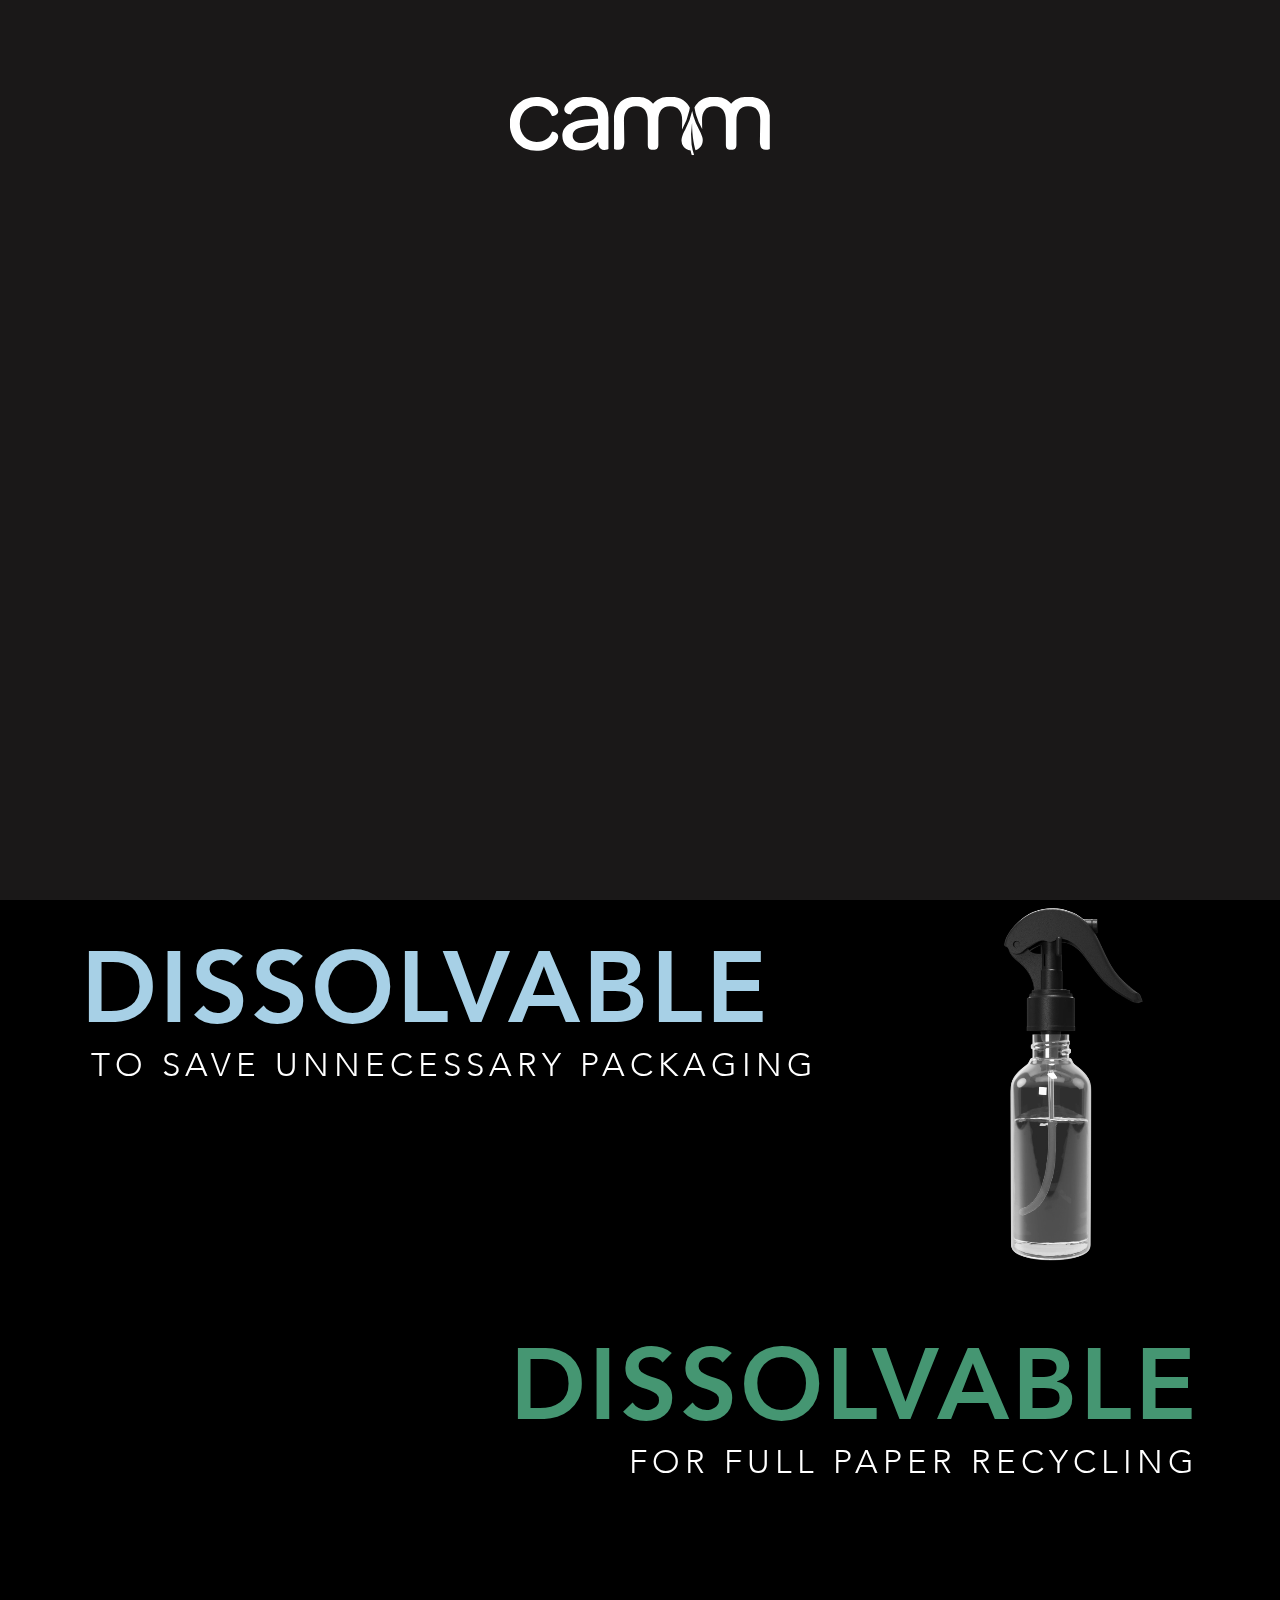
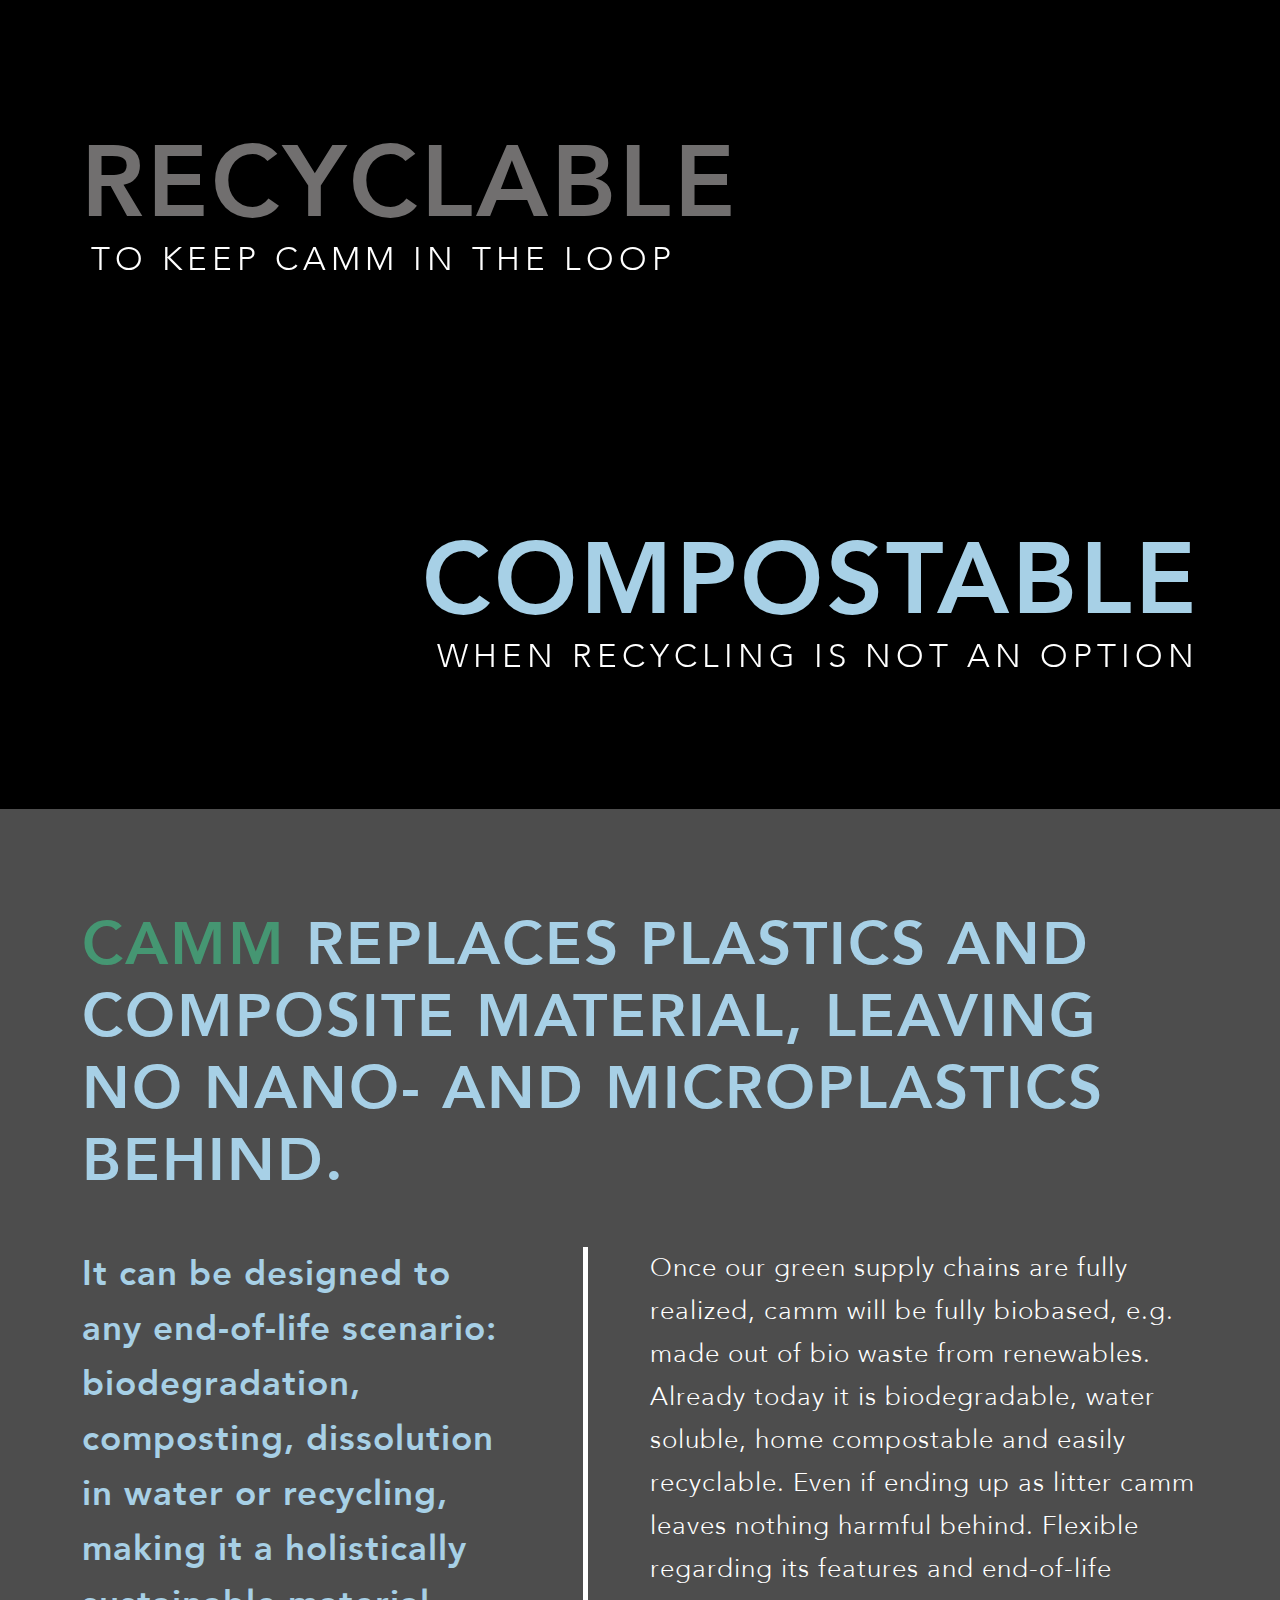
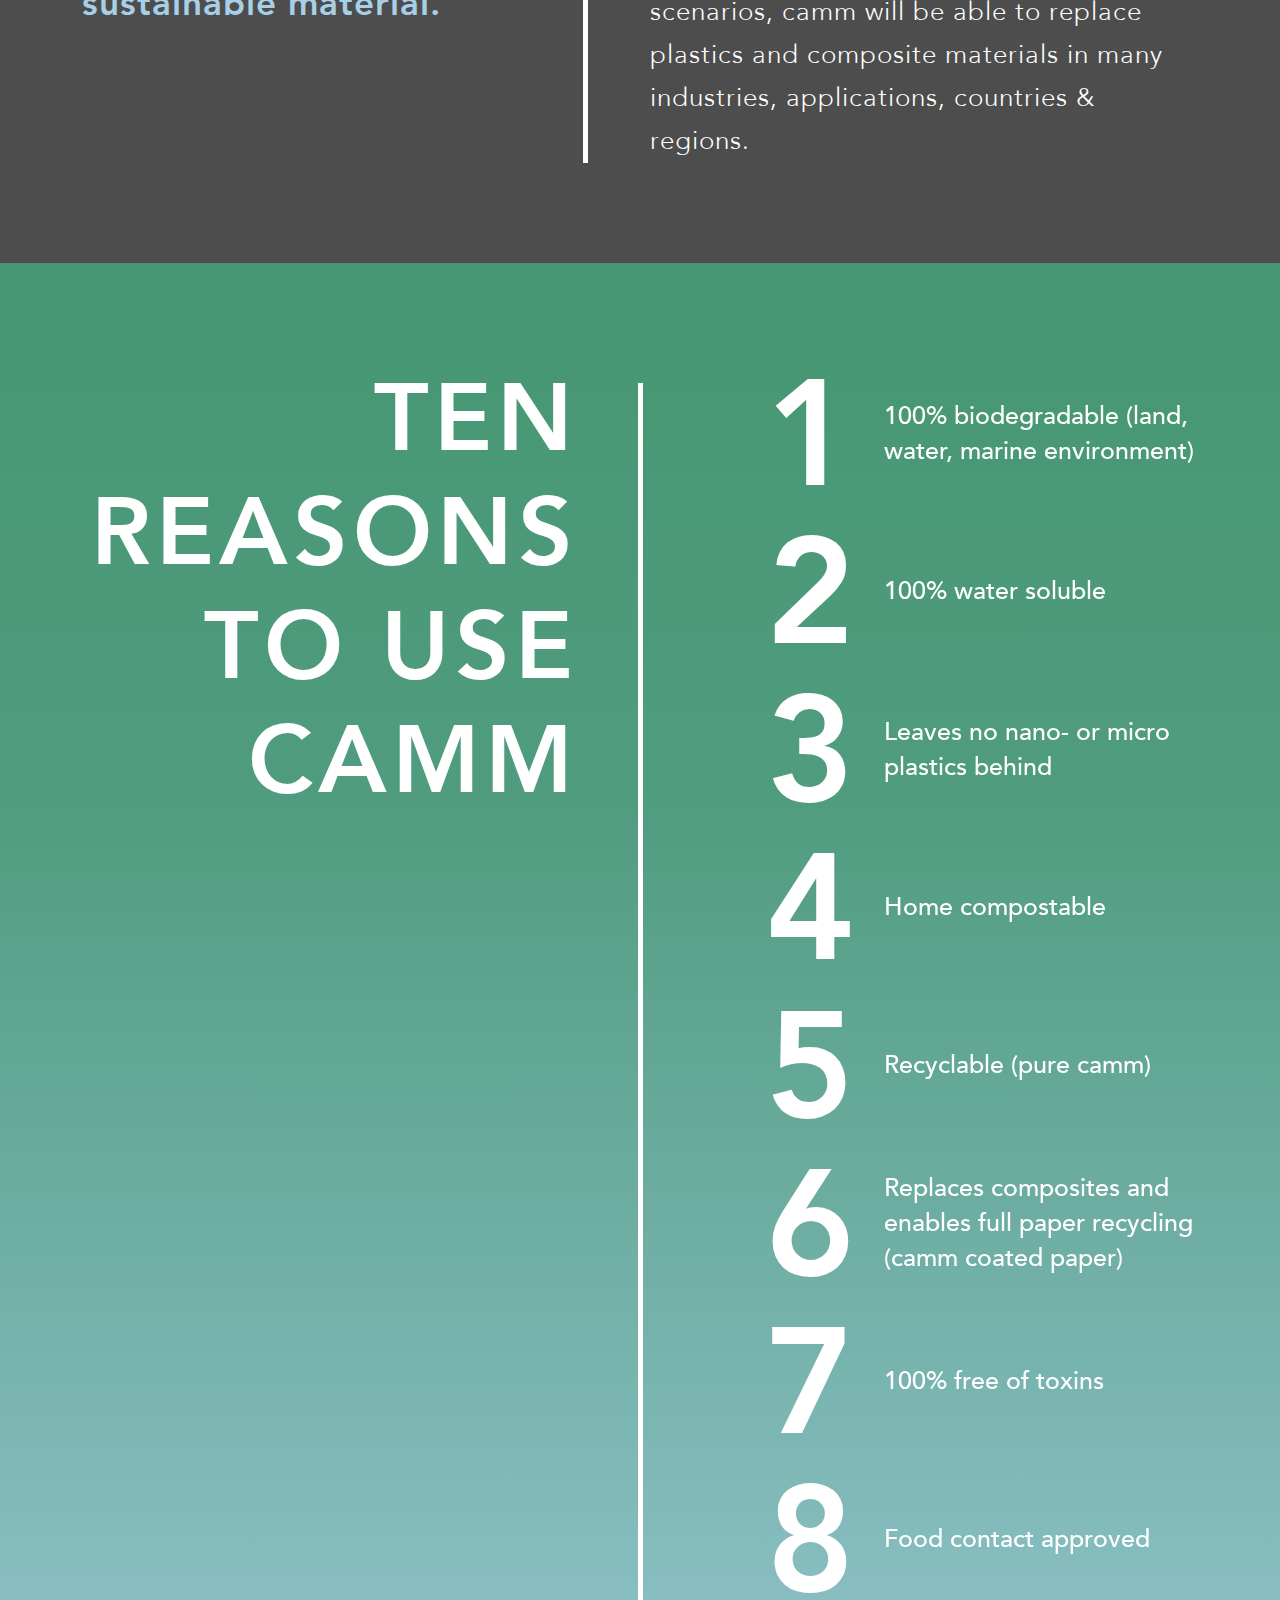
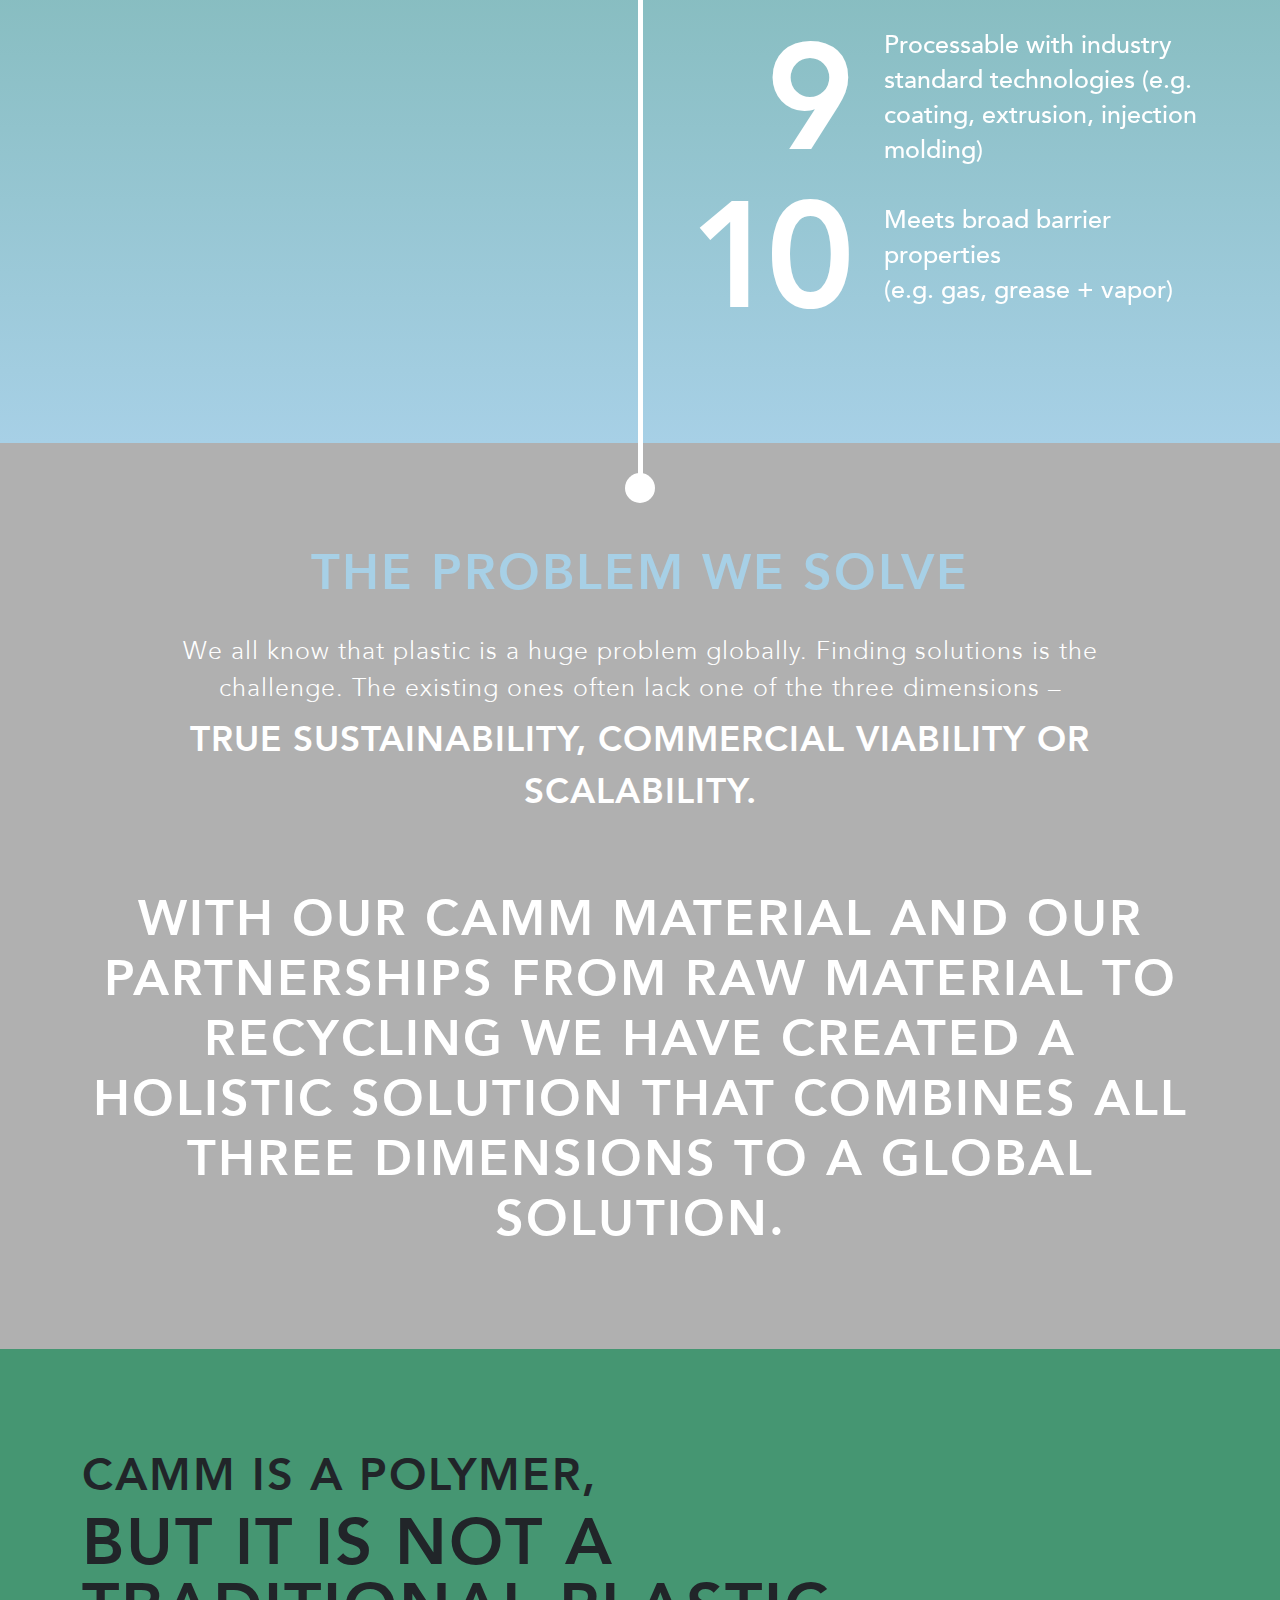
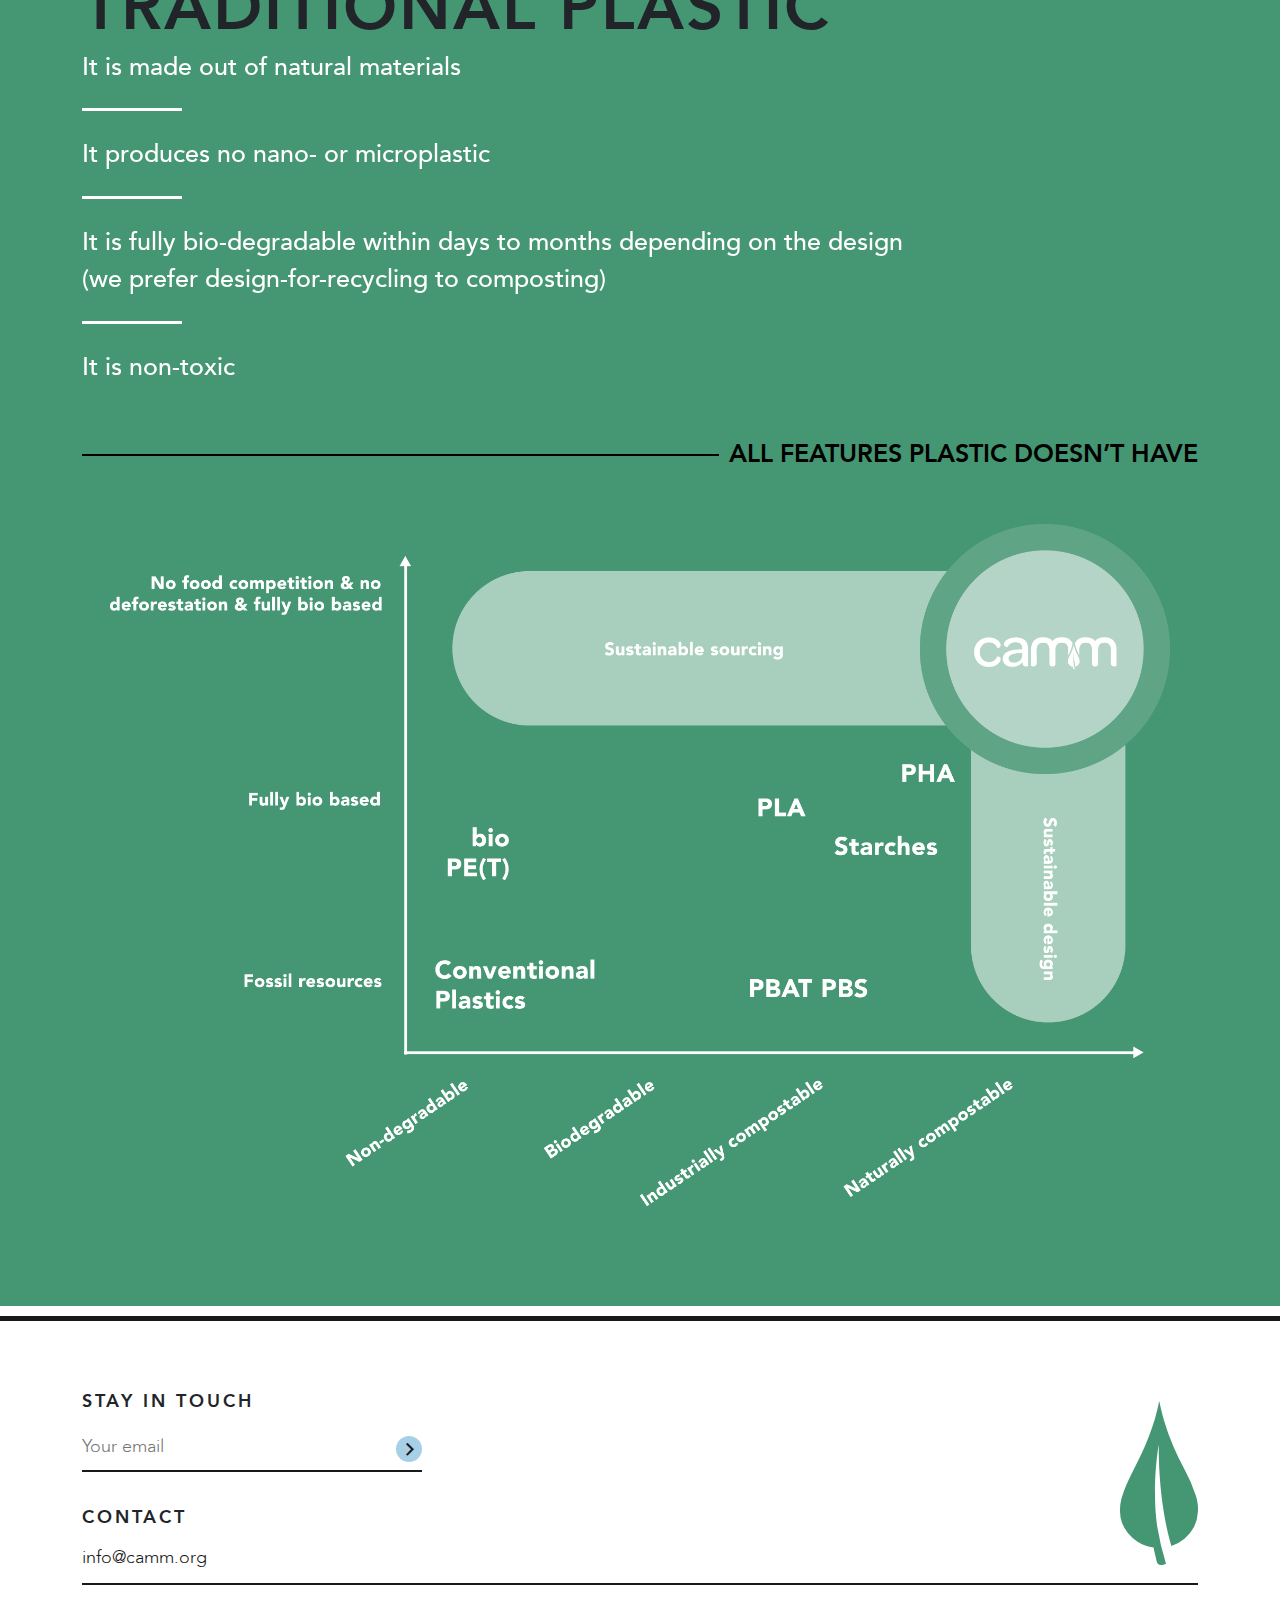
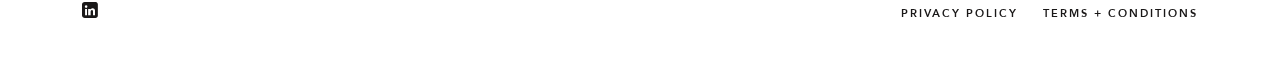
==== commit 07350263: "60 to 45" ====
--- a/index.html
+++ b/index.html
@@ -320,10 +320,10 @@
         </form>
         <div class="footer-bottom">
           <div class="social">
-            <a href=""><span class="customicon customicon-instagram"></span></a>
-            <a href=""><span class="customicon customicon-linkedin"></span></a>
-            <a href=""><span class="customicon customicon-facebook"></span></a>
-            <a href=""><span class="customicon customicon-twitter"></span></a>
+            <!-- <a href=""><span class="customicon customicon-instagram"></span></a> -->
+            <a href="https://www.linkedin.com/company/camm-solutions/"><span class="customicon customicon-linkedin"></span></a>
+            <!-- <a href=""><span class="customicon customicon-facebook"></span></a> -->
+            <!-- <a href=""><span class="customicon customicon-twitter"></span></a> -->
           </div>
           <img src="./assets/image/leaf.svg" alt="">
           <ul class="nav">
--- a/assets/css/style.css
+++ b/assets/css/style.css
@@ -2095,8 +2095,8 @@
   line-height: 1.4;
 }
 .product-section .product-content.sticky {
-  padding-top: 50px;
-  padding-bottom: 20px;
+  padding-top: 40px;
+  padding-bottom: 15px;
   position: fixed;
   top: 0;
   z-index: 99999;
@@ -2104,34 +2104,34 @@
   left: 0;
 }
 .product-section .product-content.sticky .product-detais {
-  padding-bottom: 30px;
+  padding-bottom: 25px;
 }
 .product-section .product-content.sticky .product-detais .image {
   width: 30%;
-  max-height: 35vh;
+  max-height: 28vh;
 }
 .product-section .product-content.sticky .product-detais .image img {
-  max-height: 35vh;
+  max-height: 28vh;
   -o-object-fit: contain;
      object-fit: contain;
 }
 .product-section .product-content.sticky .product-detais h3 {
-  font-size: 30px;
+  font-size: 26px;
 }
 .product-section .product-content.sticky .product-detais h1 {
-  font-size: 58px;
-  margin-bottom: 30px;
+  font-size: 50px;
+  margin-bottom: 20px;
 }
 .product-section .product-content.sticky .product-detais h4 {
-  font-size: 28px;
+  font-size: 25px;
 }
 .product-section .product-content.sticky .product-detais p {
-  font-size: 18px;
+  font-size: 16px;
   margin-bottom: 10px;
 }
 .product-section .product-content.sticky h2 {
-  font-size: 35px;
-  margin-top: 20px;
+  font-size: 26px;
+  margin-top: 15px;
   margin-bottom: 0;
 }
 .product-section .select-product {
@@ -2195,23 +2195,23 @@
     margin-top: 30px;
   }
   .product-section .product-content.sticky {
-    padding-top: 40px;
+    padding-top: 30px;
   }
   .product-section .product-content.sticky .product-detais h3 {
-    font-size: 24px;
+    font-size: 22px;
   }
   .product-section .product-content.sticky .product-detais h1 {
-    font-size: 45px;
-    margin-bottom: 25px;
+    font-size: 35px;
+    margin-bottom: 20px;
   }
   .product-section .product-content.sticky .product-detais h4 {
+    font-size: 20px;
+  }
+  .product-section .product-content.sticky .product-detais p {
+    font-size: 15px;
+  }
+  .product-section .product-content.sticky h2 {
     font-size: 22px;
-  }
-  .product-section .product-content.sticky .product-detais p {
-    font-size: 16px;
-  }
-  .product-section .product-content.sticky h2 {
-    font-size: 28px;
   }
   .product-section .select-product {
     padding-bottom: 80px;
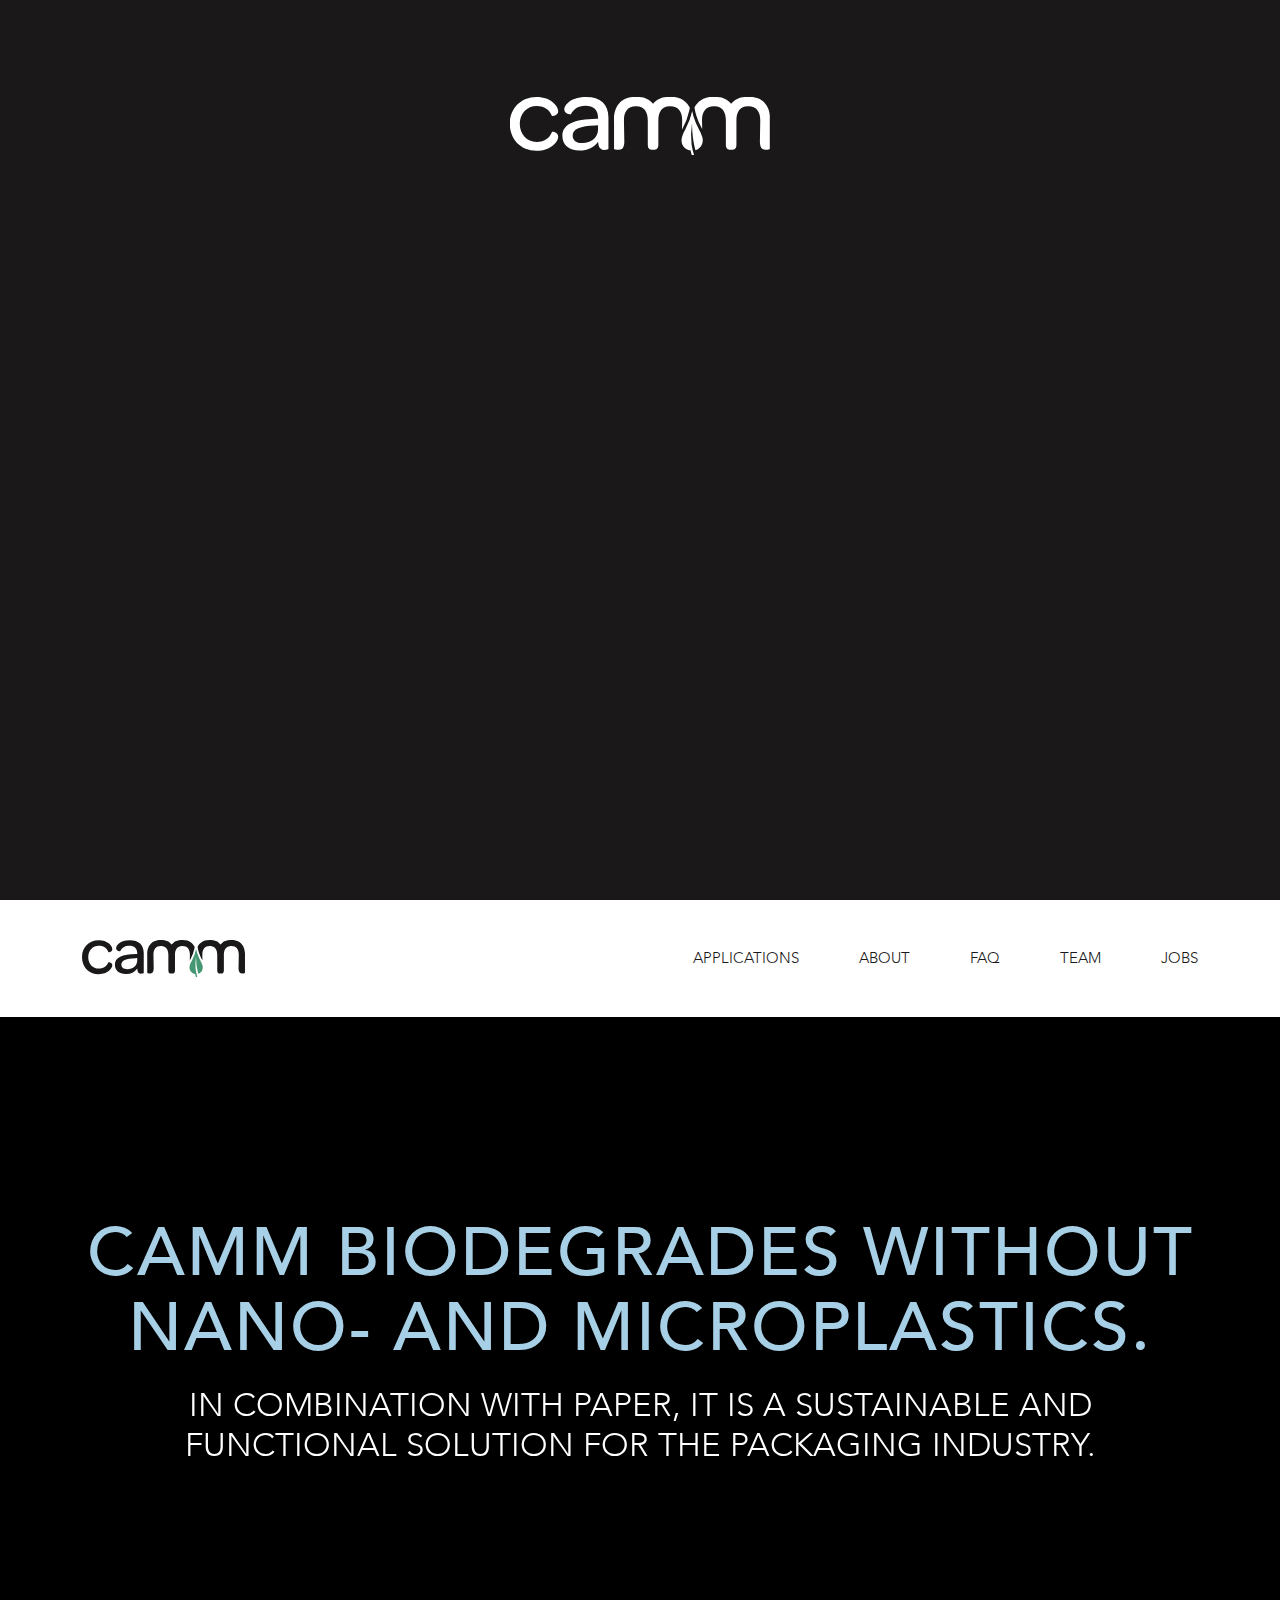
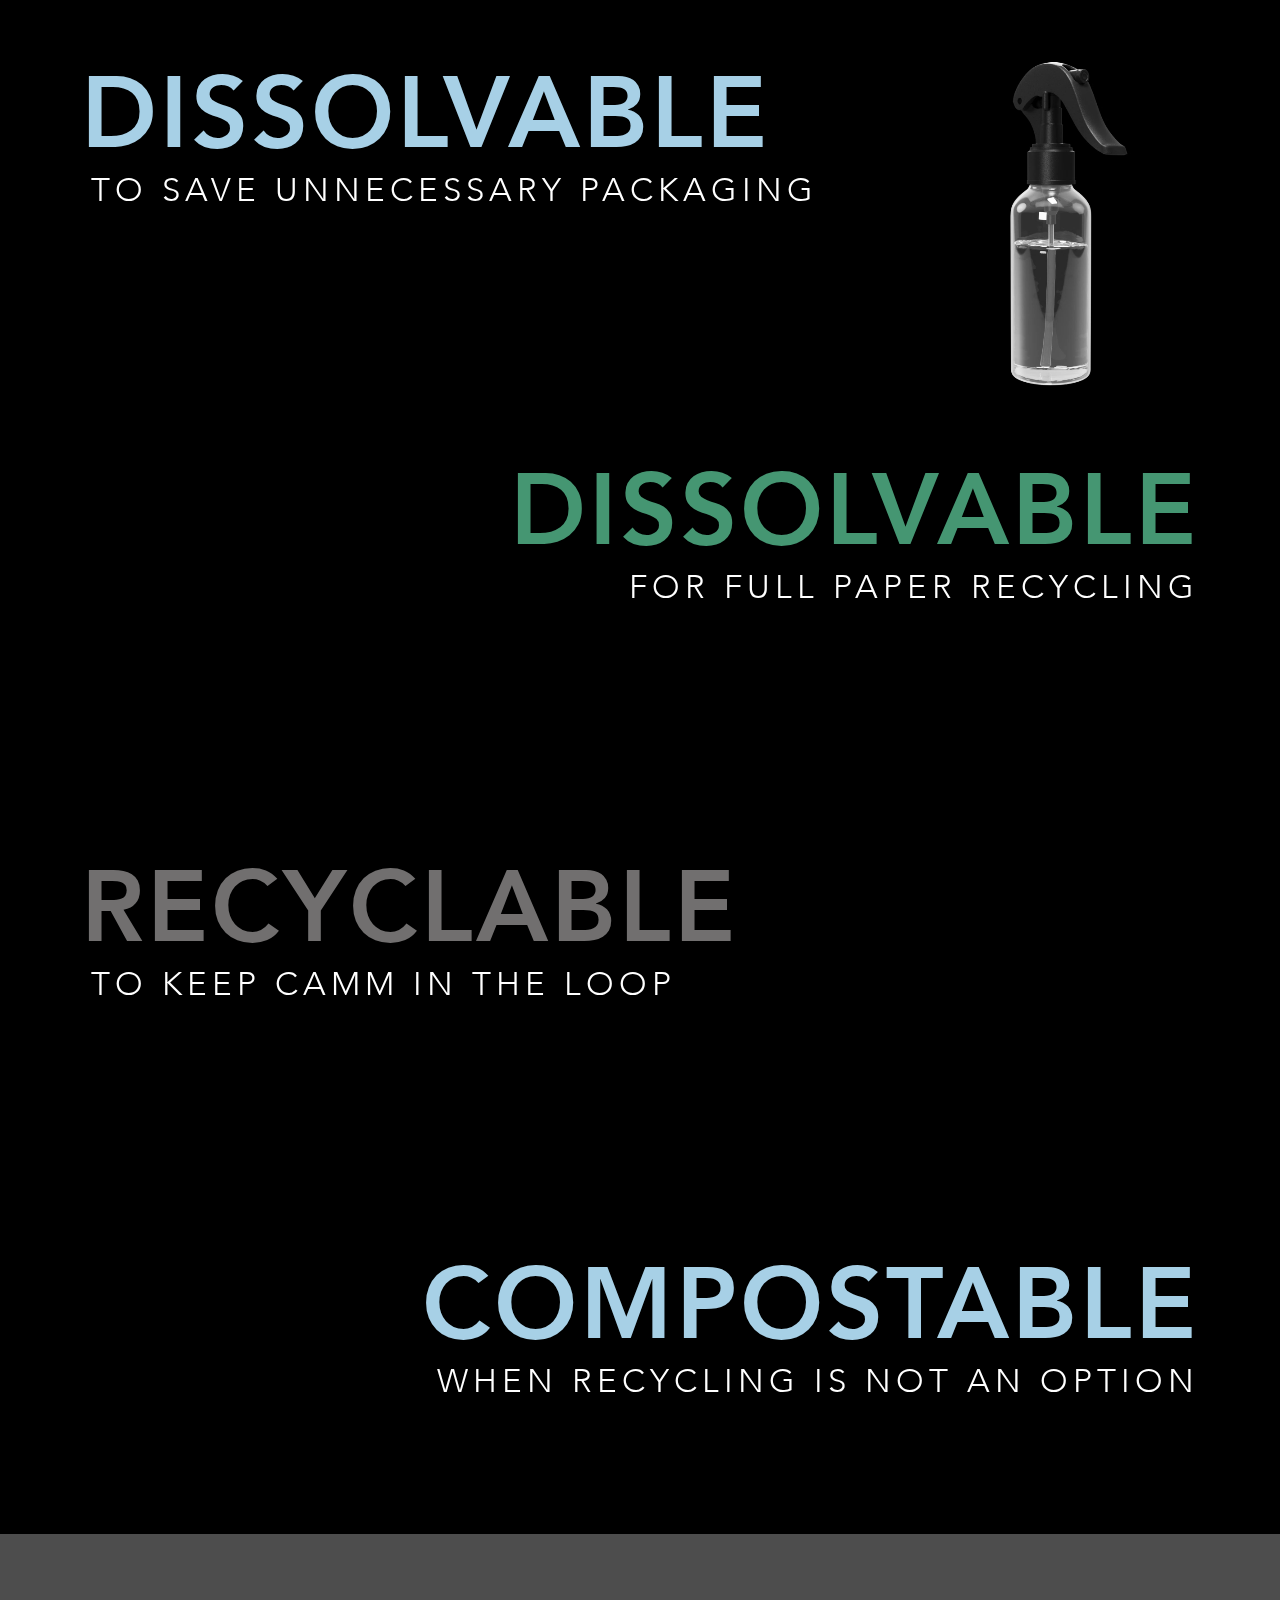
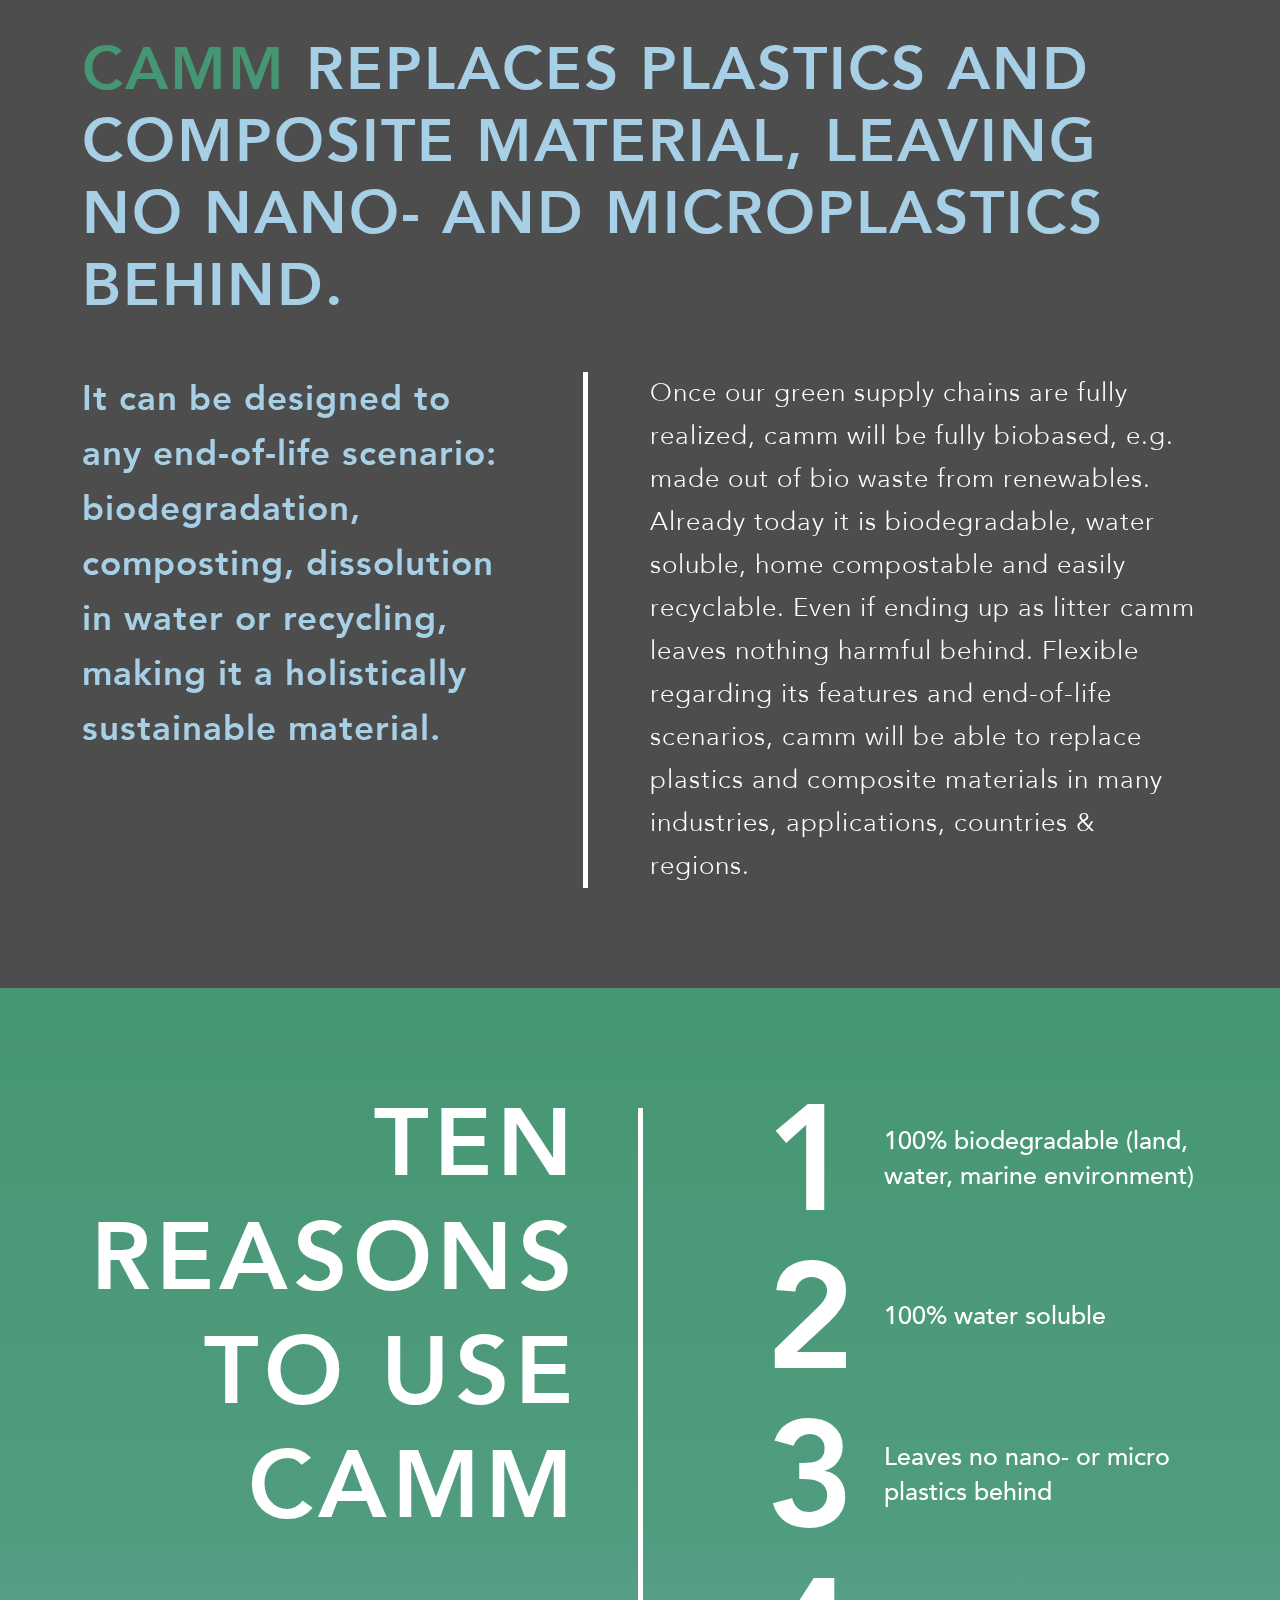
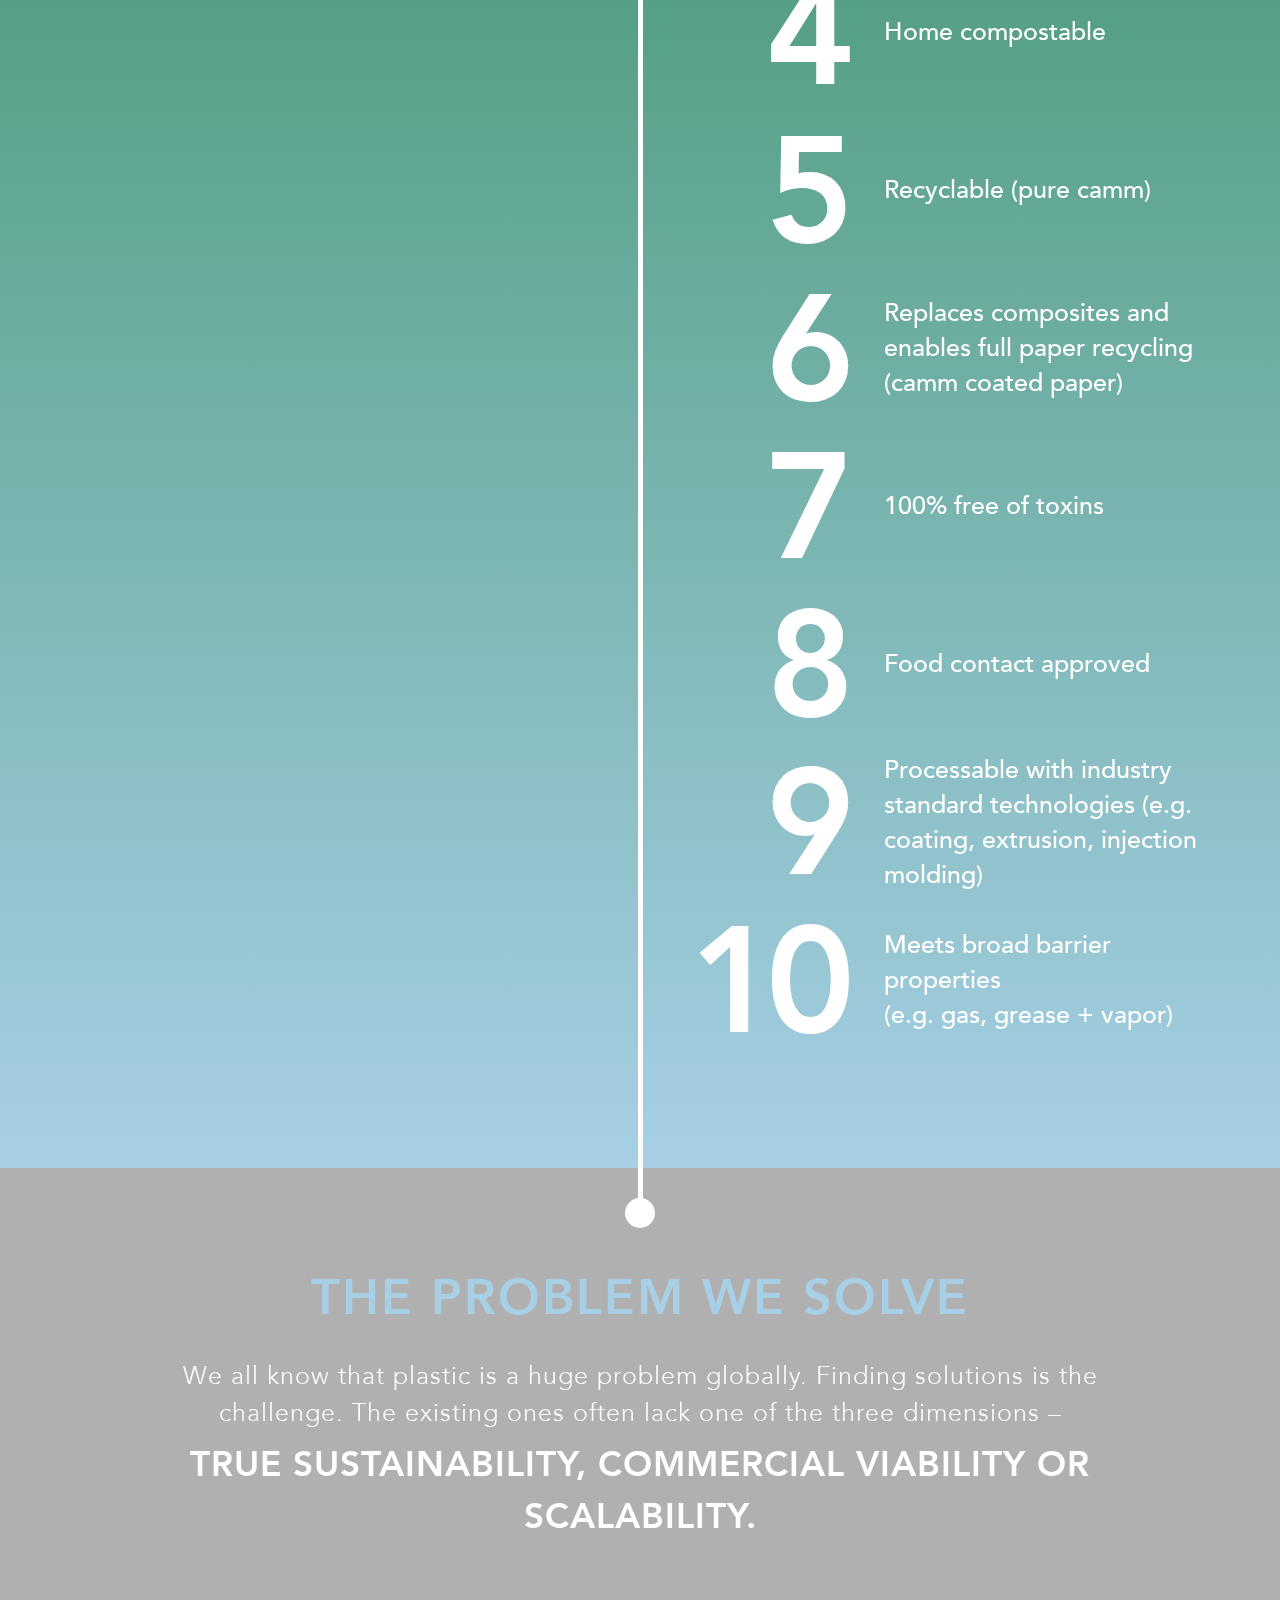
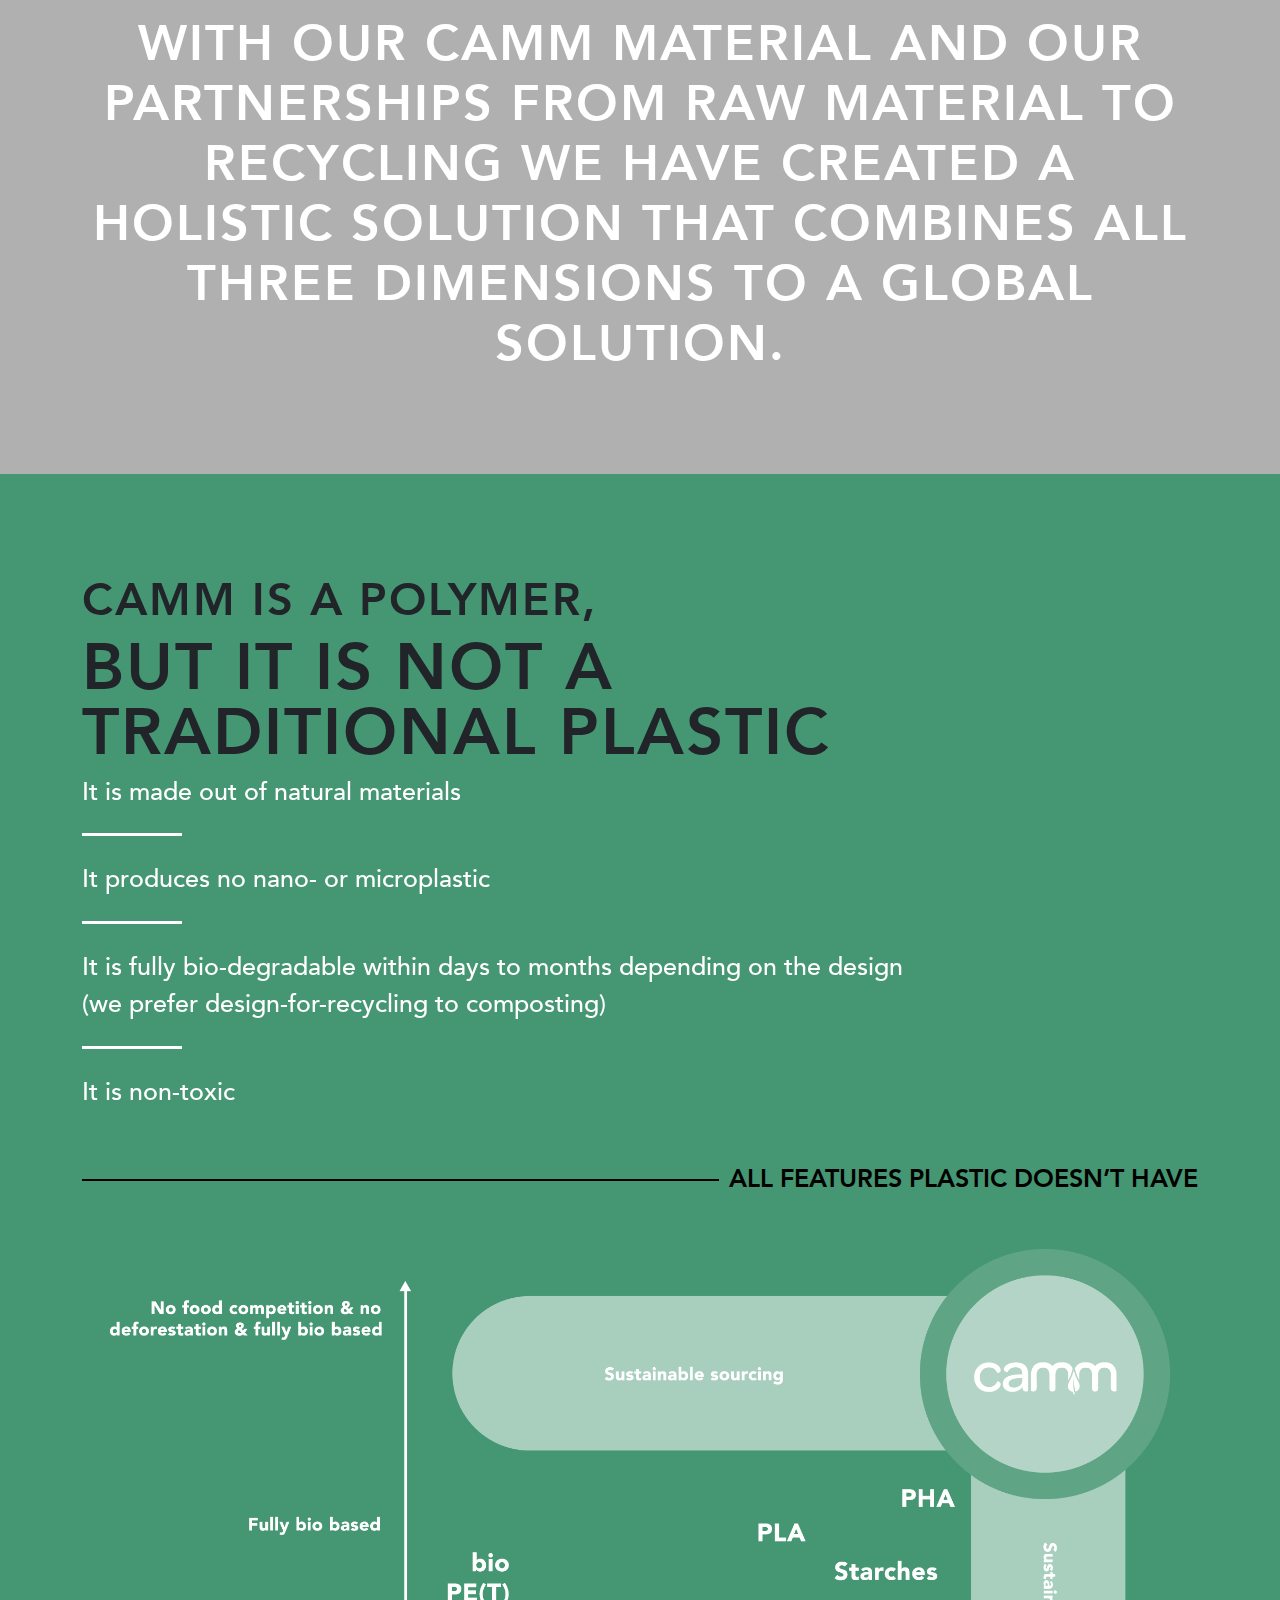
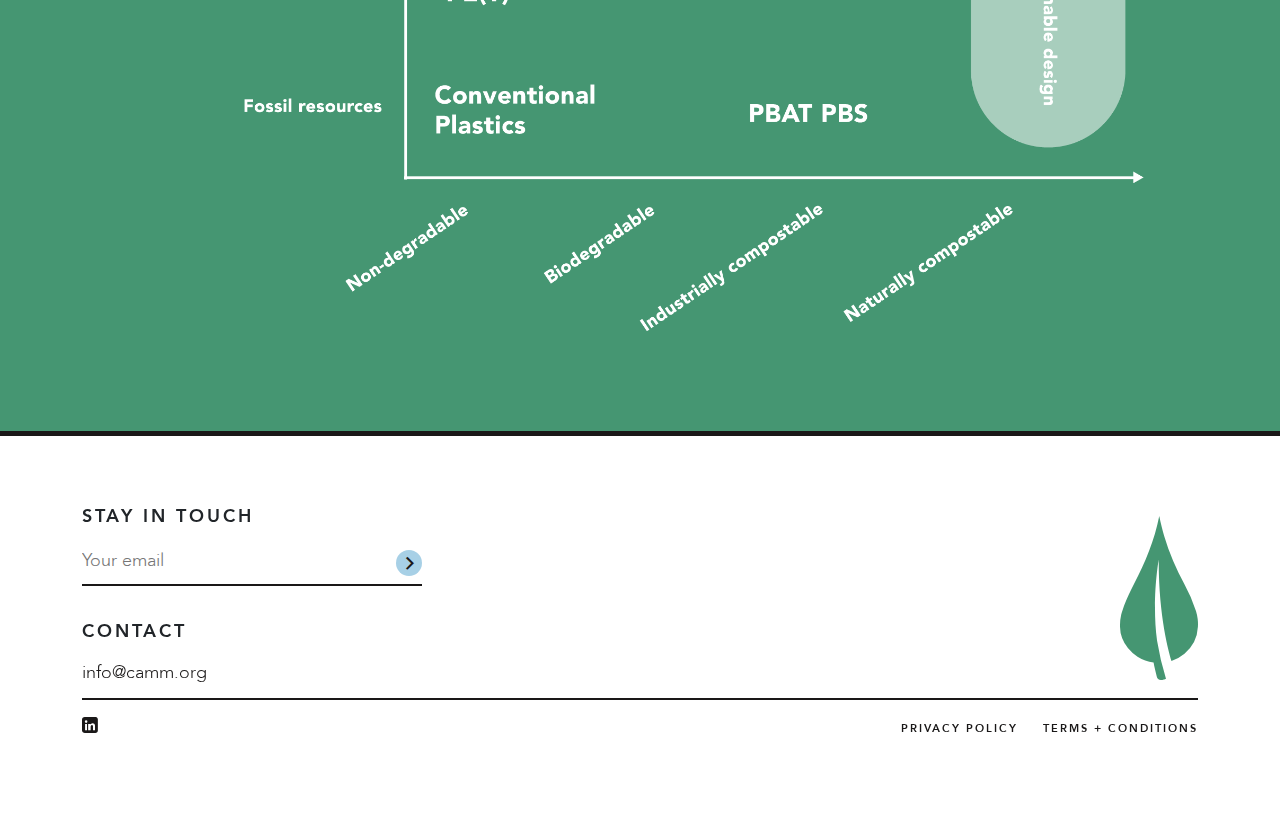
==== commit d30f36d1: "preloader, banner and sticky header update" ====
--- a/index.html
+++ b/index.html
@@ -44,7 +44,7 @@
   <!-- preloader end -->
 
     <header class="header">
-      <nav class="navbar navbar-expand-lg navbar-light">
+      <nav class="navbar navbar-expand-lg navbar-light" >
         <div class="container">
           <a class="navbar-brand" href="index.html">
             <img src="assets/image/logo.svg" alt="camm logo">
@@ -75,7 +75,7 @@
       </nav>
     </header>
 
-    <section class="home-banner">
+    <!-- <section class="home-banner">
       <div class="container">
           <h3>CAMM IS DESIGNED FOR <br>
             THE MOST</h3>
@@ -83,8 +83,21 @@
               END-OF-LIFE</h1>
             <p>camm always biodegrades without nano and microplastics</p>
       </div>
-    </section>
-
+    </section> -->
+
+    <section class="home-banner-video">
+      <div class="container">
+            <video autoplay muted loop playsinline>
+              <source src="./assets/video/CAMM_CoffeeBag_Animation_v04_01_221101_MS.mp4" type="video/mp4">
+            </video>
+            <div class="text">
+              <h3>camm biodegrades without<br>
+                nano- and microplastics.</h3>
+              <p>In combination with paper, it is a sustainable and<br>
+                functional solution for the packaging industry. </p>
+            </div>
+      </div>
+    </section>
 
     <section class="home-product">
       <div class="container-fluid left-text row-1">
--- a/assets/css/style.css
+++ b/assets/css/style.css
@@ -102,6 +102,7 @@
 .home-banner {
   text-align: center;
   padding: 80px 0;
+  background-color: #ffffff;
 }
 .home-banner h3 {
   font-weight: 500;
@@ -193,6 +194,93 @@
     margin: auto;
   }
 }
+
+.home-banner-video{
+  background-color: #000;
+  padding: 10px 0 80px 0;
+}
+.home-banner-video video{
+  max-width: 650px;
+  margin: auto;
+  display: block;
+}
+.home-banner-video h3 {
+  font-weight: 500;
+  font-size: 90px;
+  letter-spacing: 2px;
+  line-height: 1.1;
+  color: #A7D0E6;
+  text-align: center;
+  text-transform: uppercase;
+  margin-bottom: 20px;
+  margin-top: 40px;
+}
+.home-banner-video p {
+  font-weight: 300;
+  font-size: 41px;
+  color: #FFFFFF;
+  text-transform: uppercase;
+  margin-bottom: 0;
+  line-height: 1.2;
+  text-align: center;
+}
+
+@media (max-width: 1599px) {
+  .home-banner-video h3 {
+    font-size: 80px;
+  }
+}
+@media (max-width: 1399px) {
+  .home-banner-video h3 {
+    font-size: 68px;
+  }
+  .home-banner-video p {
+    font-size: 33px;
+  }
+}
+@media (max-width: 1199px) {
+  .home-banner-video h3 {
+    font-size: 56px;
+  }
+  .home-banner-video p {
+    font-size: 28px;
+  }
+}
+@media (max-width: 991px) {
+  .home-banner-video {
+    padding-bottom: 40px;
+  }
+  .home-banner-video h3 {
+    font-size: 38px;
+  }
+  .home-banner-video p {
+    font-size: 20px;
+  }
+}
+@media (max-width: 767px) {
+  .home-banner-video .container {
+    max-width: 375px;
+  }
+  .home-banner-video video{
+    width: 90%;
+  }
+  .home-banner-video h3 {
+    font-size: 28px;
+    letter-spacing: 0px;
+  }
+  .home-banner-video p {
+    font-size: 15px;
+    max-width: 300px;
+    margin: auto;
+  }
+  .home-banner-video br{
+    display: none;
+  } 
+}
+
+
+
+
 .home-product {
   overflow: hidden;
   background-color: #000;
@@ -1162,7 +1250,8 @@
 .footer {
   padding: 70px 0 40px;
   border-top: 5px solid #1A1818;
-  margin-top: 10px;
+  /* margin-top: 10px; */
+  background-color: #fff;
 }
 .footer form h4 {
   font-size: 18px;
@@ -2326,7 +2415,7 @@
   left: 0;
   top: 0;
   width: 100%;
-  z-index: 9999999;
+  z-index: -1;
 }
 .preloader-wrap svg{
   display: block;
@@ -2473,3 +2562,35 @@
     width: 150px;
   }
 }
+
+.loader-wrap + .header{
+  /* position: sticky; */
+  /* top: 0;  */
+  margin-top: 100vh;
+  z-index: 9999;
+}
+
+.header{
+  background-color: #ffffff;
+  position: relative;
+  height: 144.8px;
+}
+.header .navbar{
+  position: absolute;
+  top: 0;
+  width: 100%;
+  z-index: 99;
+}
+.is-sticky{
+  position: fixed !important;
+  transform: translate(0,-100%);
+}
+.header .nav-down{
+  transition: transform 0.2s ease-in-out;
+  transform: translate(0,0);
+  
+}
+.header .nav-up{
+  transition: transform 0.2s ease-in-out;
+  transform: translate(0,-100%);
+}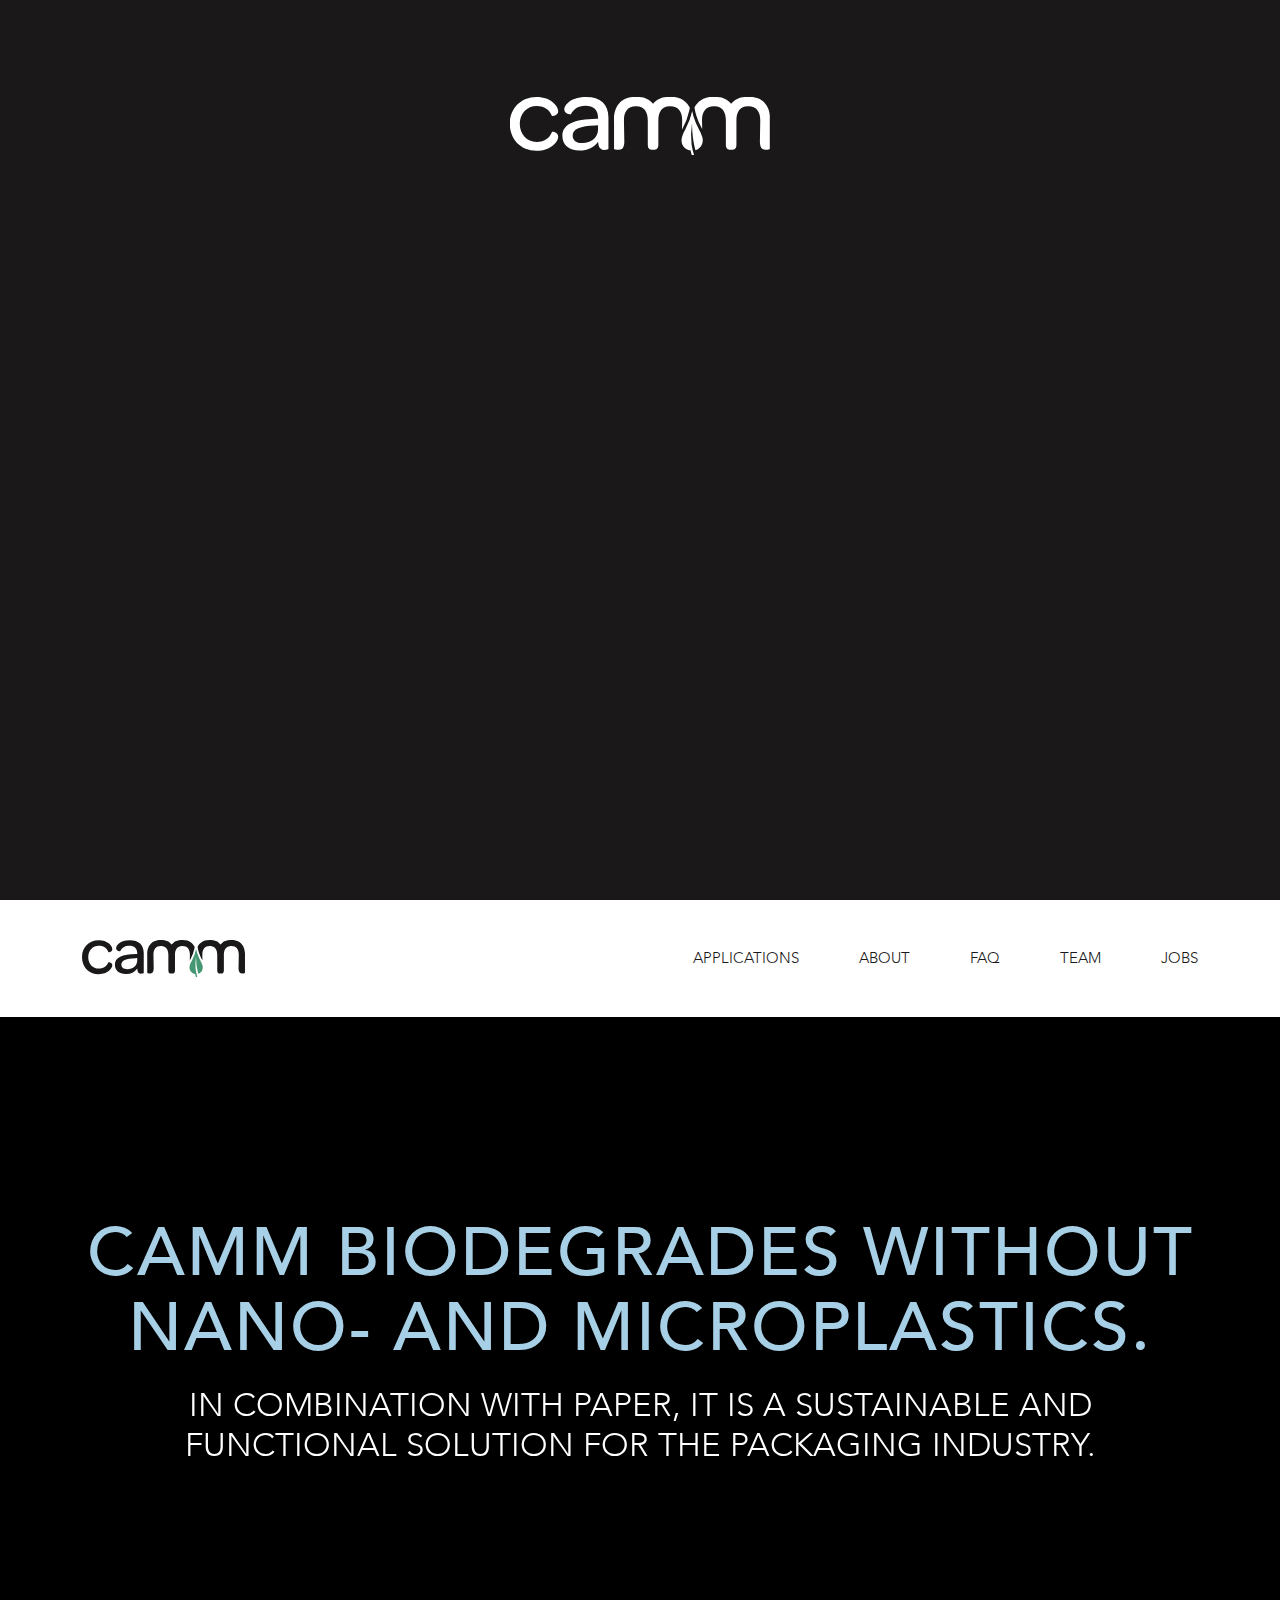
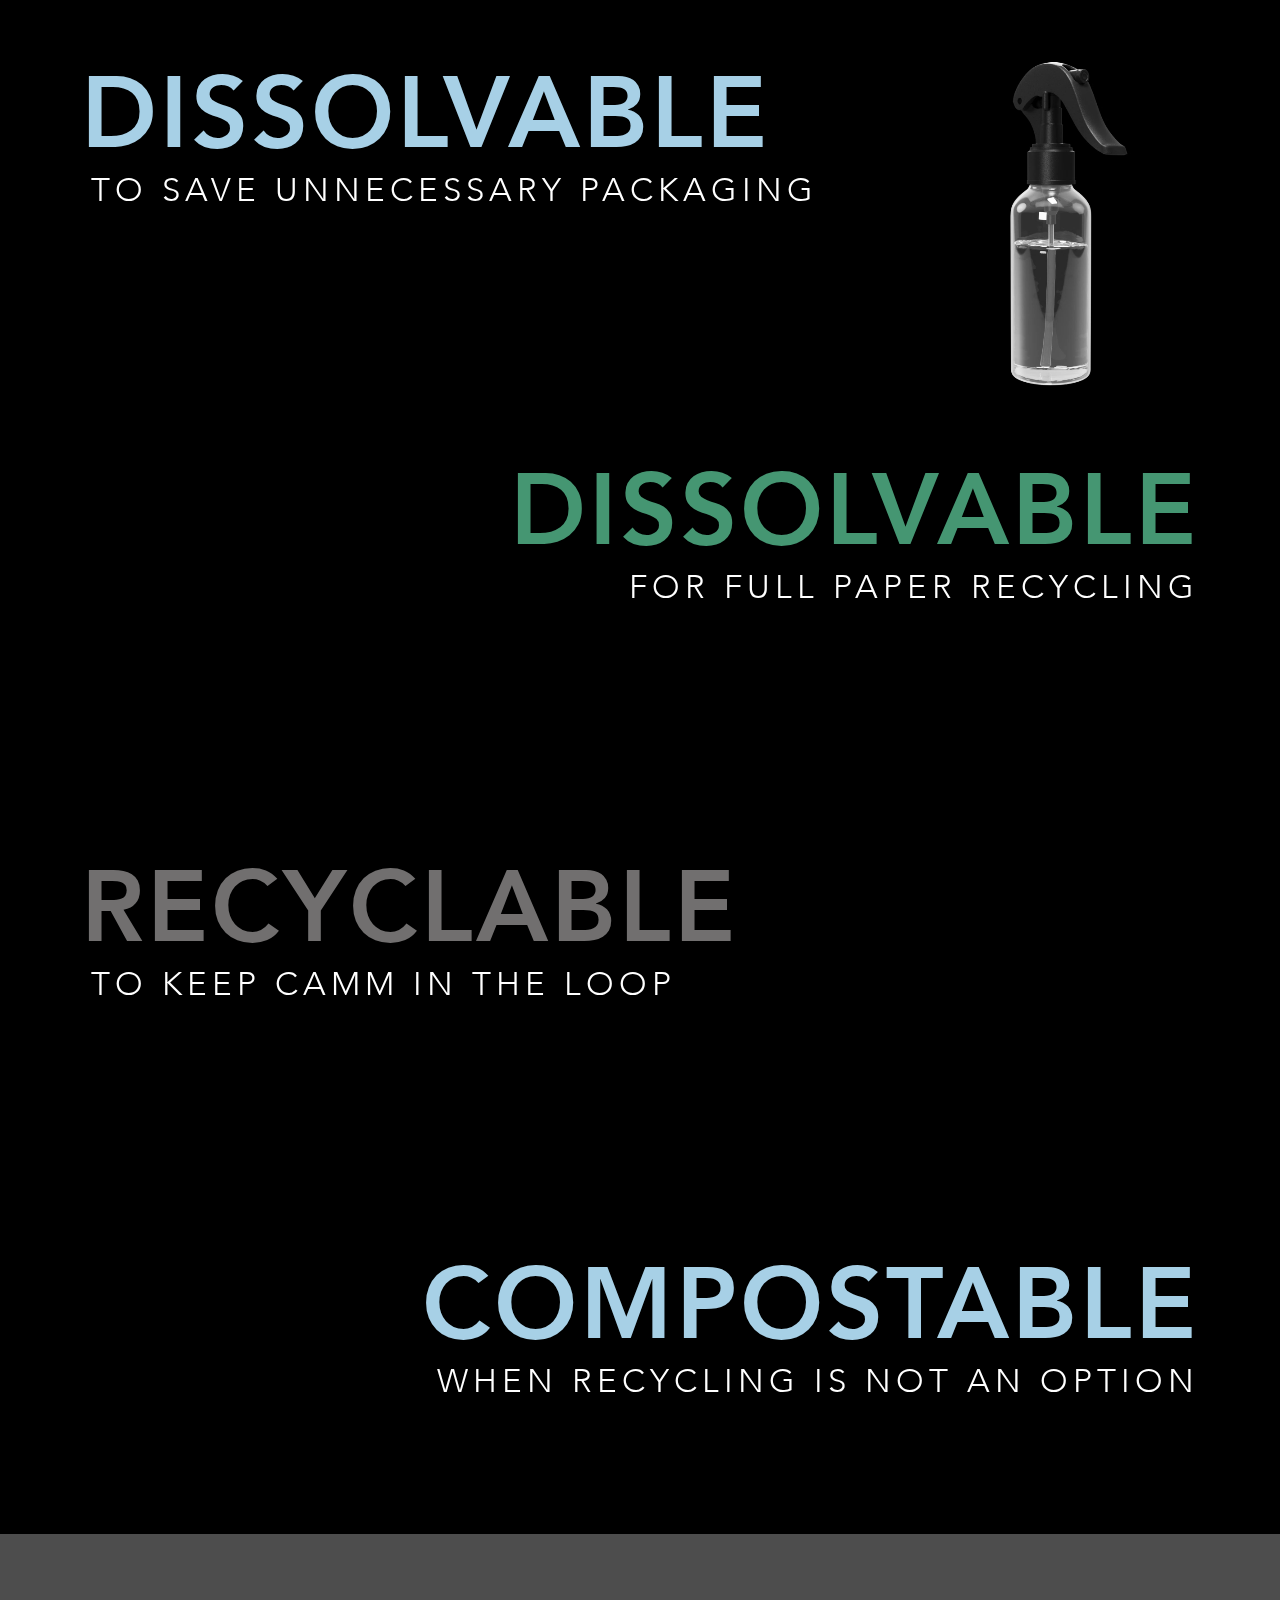
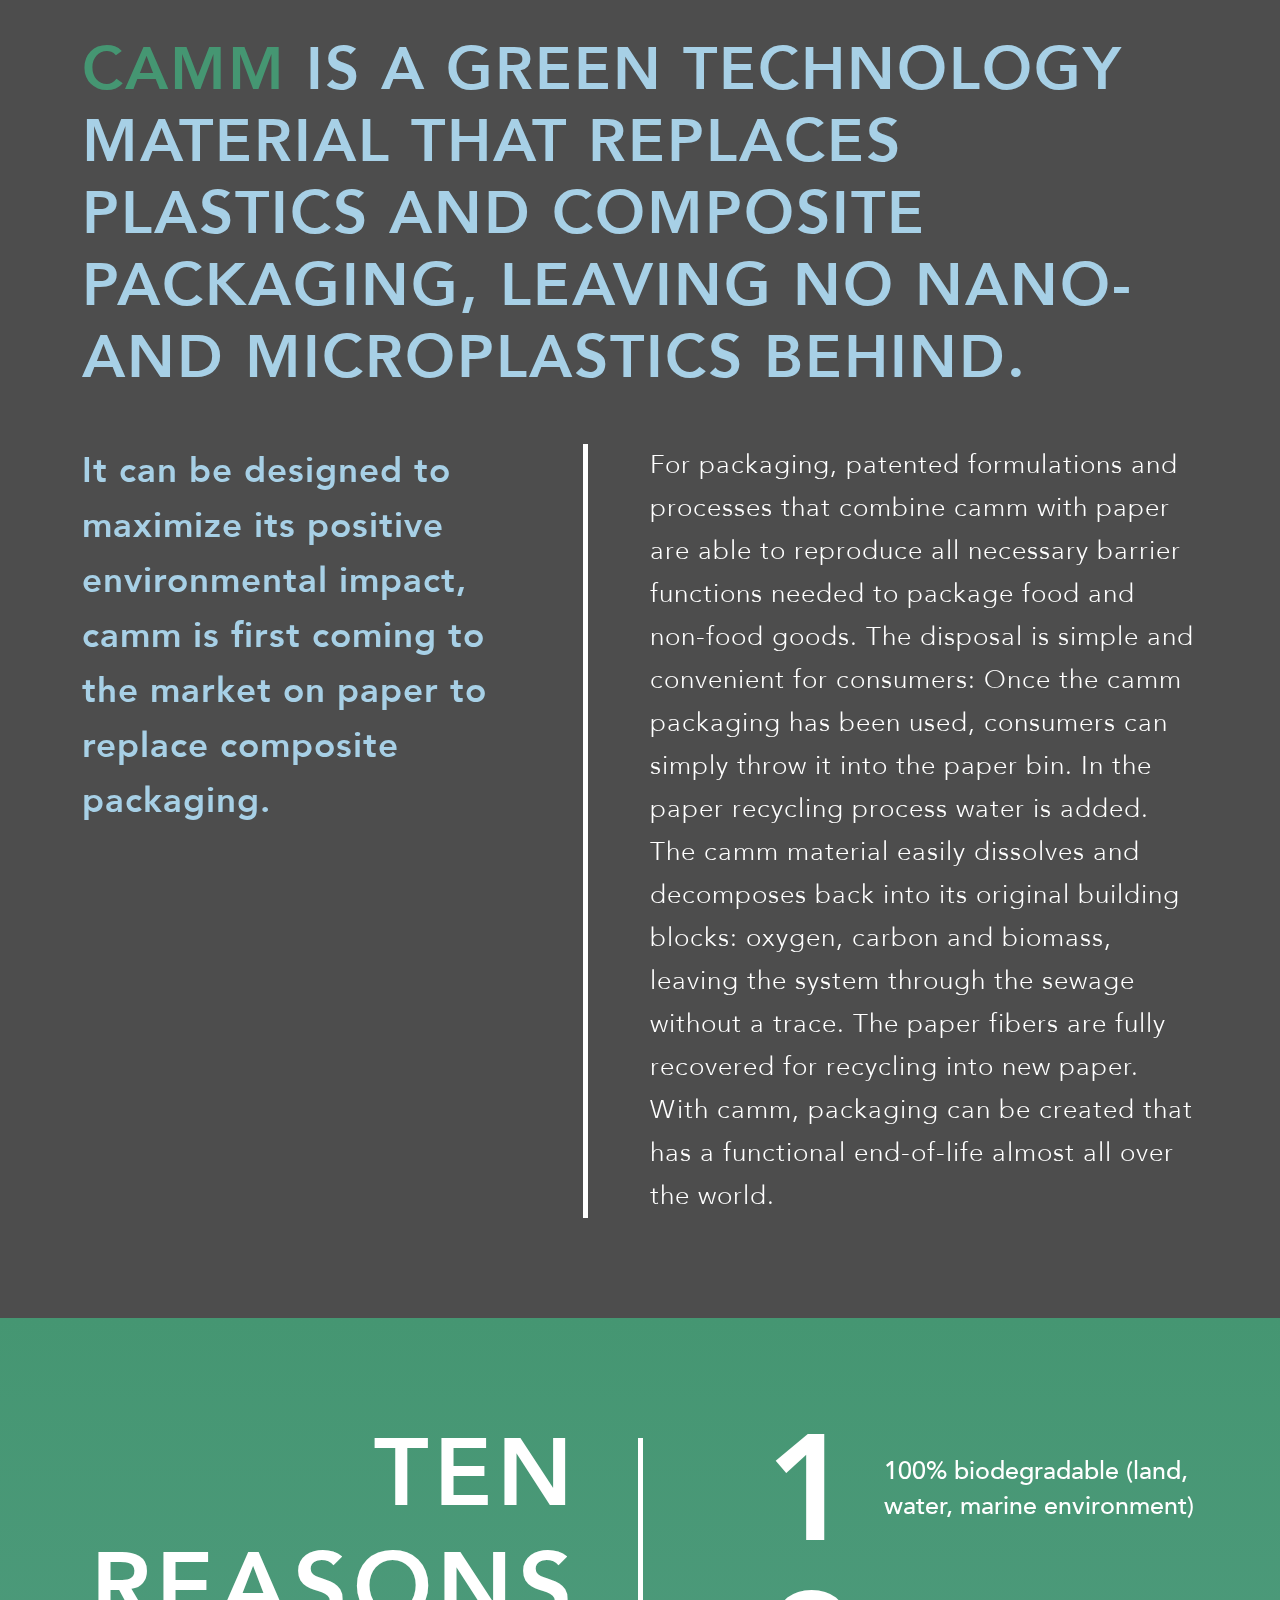
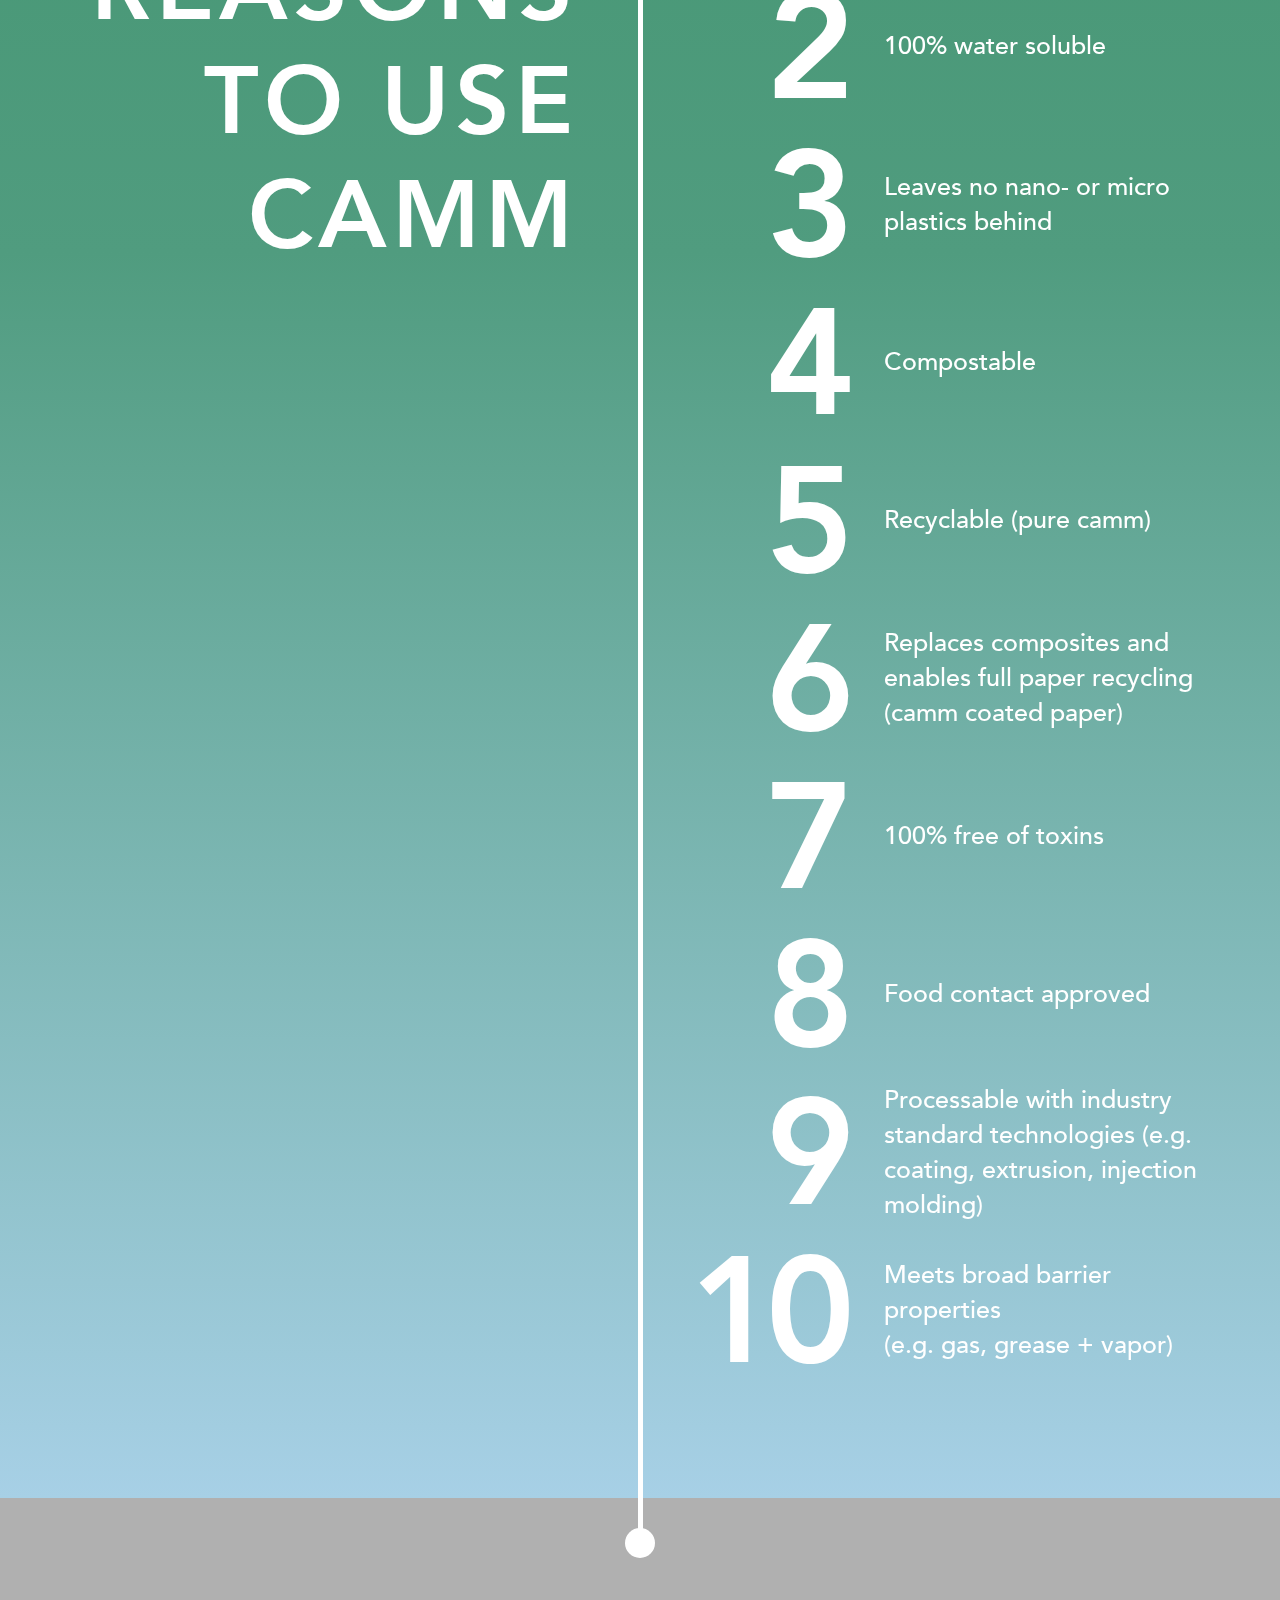
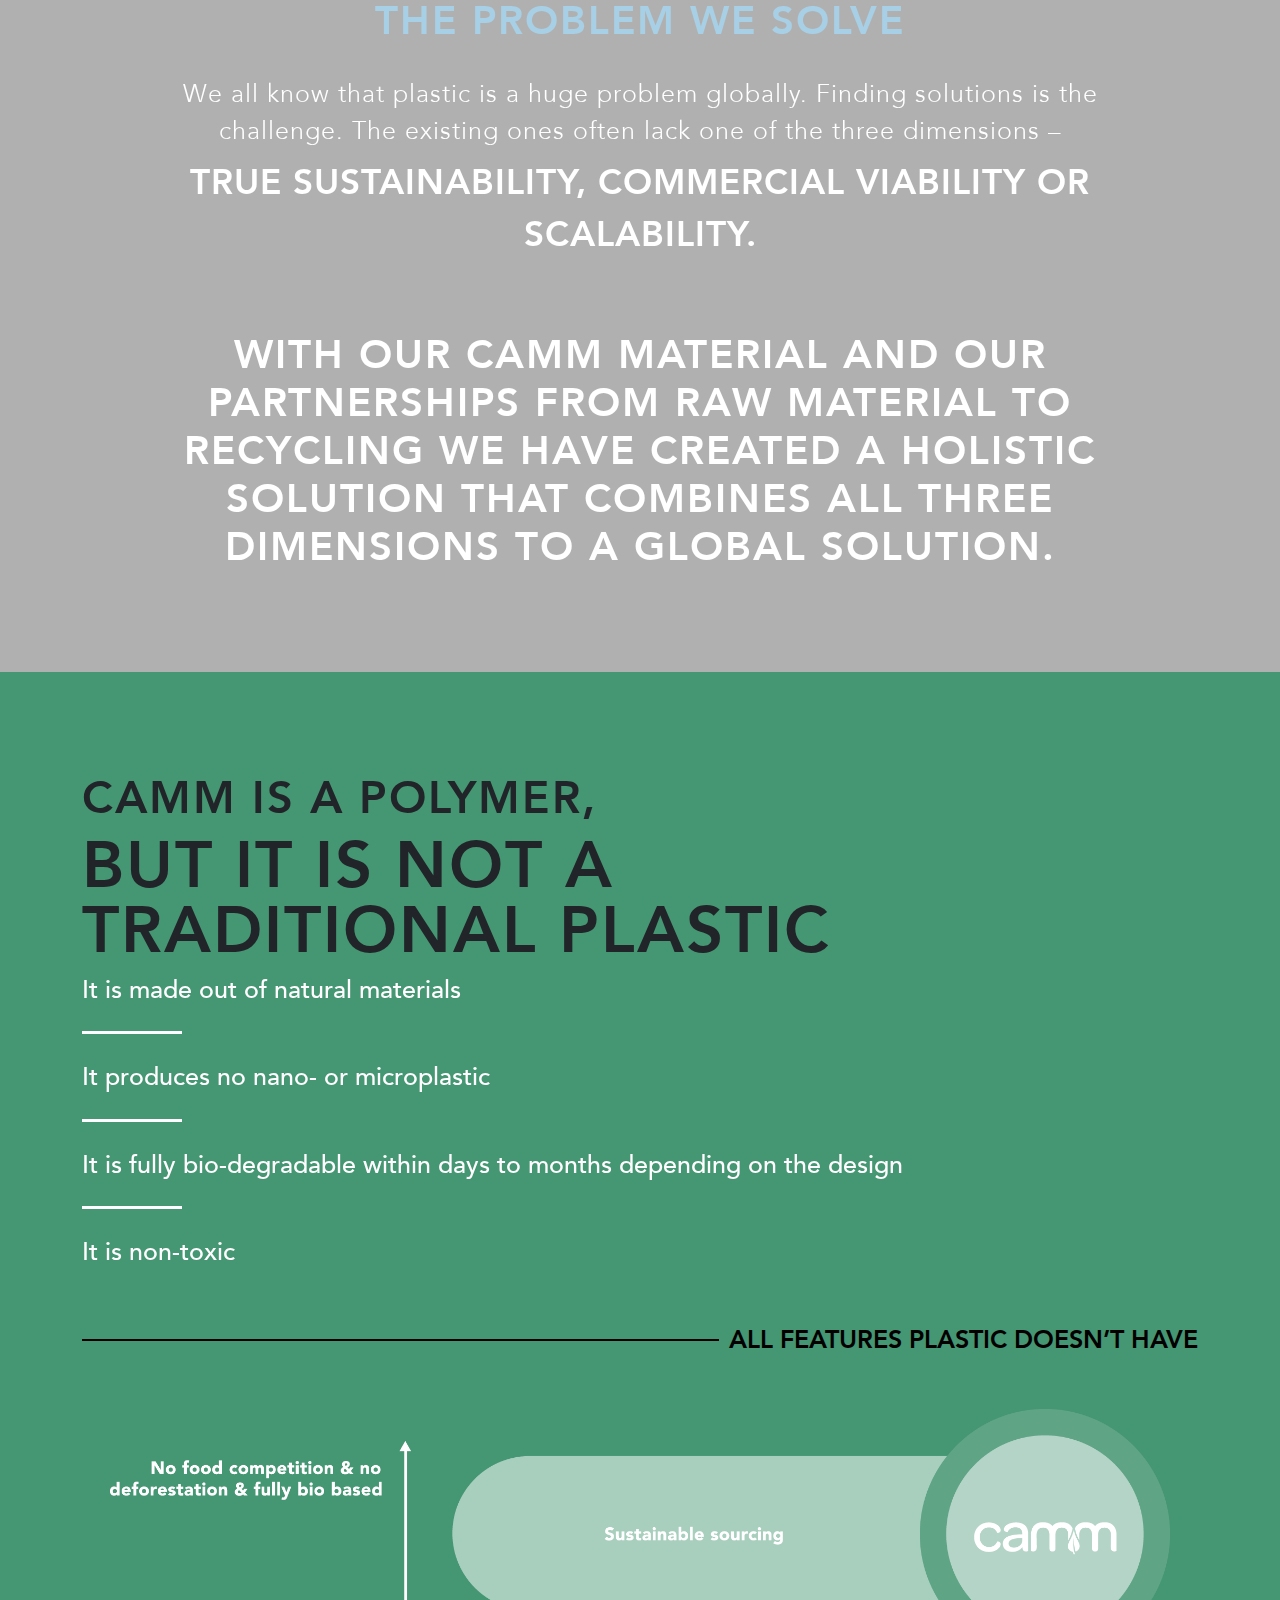
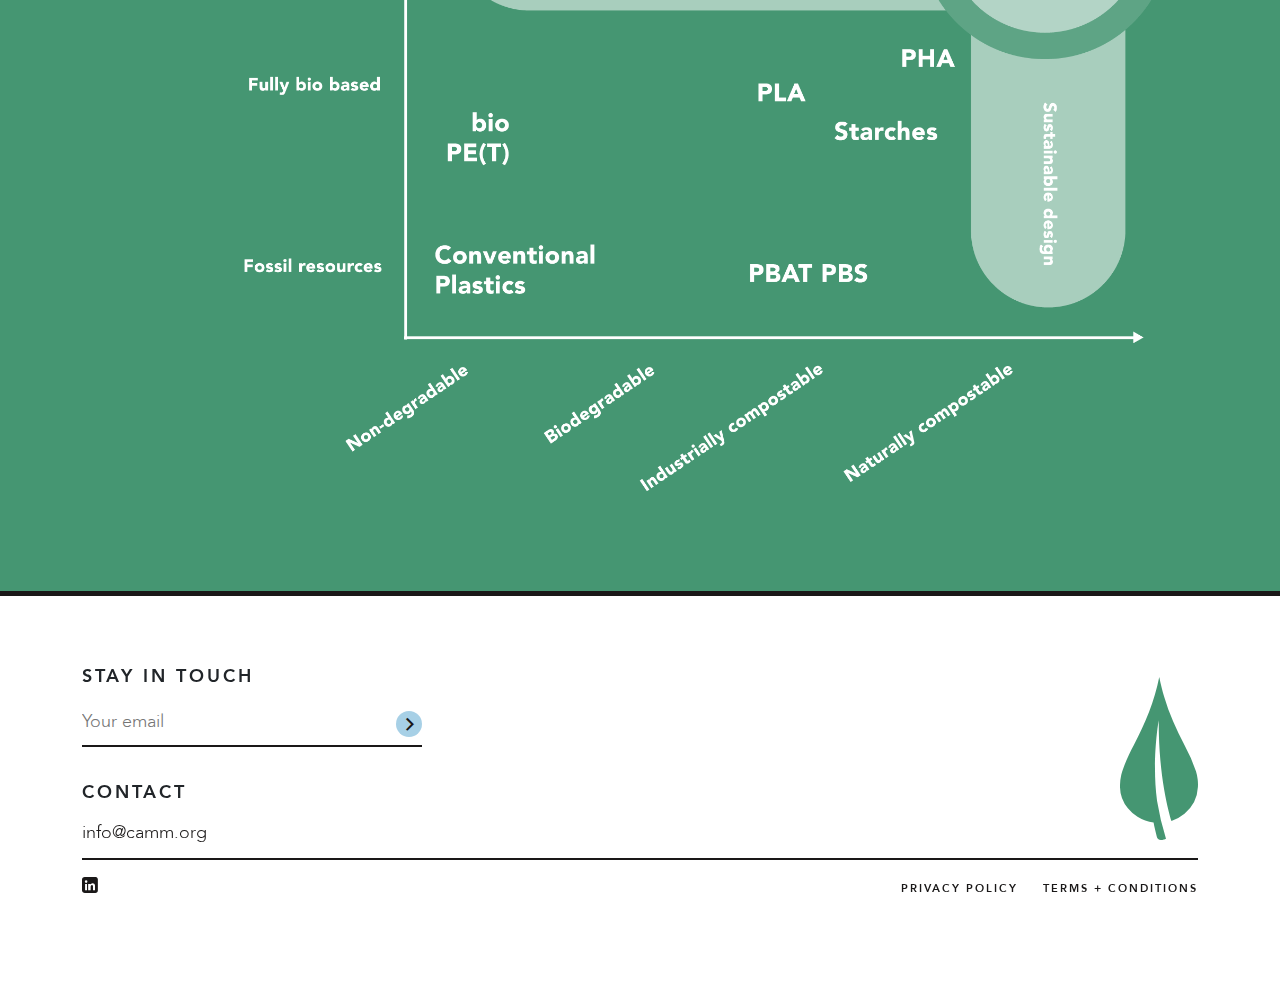
==== commit f9344bb2: "copy edits" ====
--- a/index.html
+++ b/index.html
@@ -161,13 +161,17 @@
 
     <section class="replace">
       <div class="container">
-        <h3><span>Camm</span> replaces plastics and composite material, leaving no nano- and microplastics behind. </h3>
+        <h3><span>CAMM</span> is a green technology material that replaces plastics and composite packaging, leaving no nano- and microplastics behind.</h3>
         <div class="row">
           <div class="col-md-6">
-            <h5>It can be designed to any end-of-life scenario: biodegradation, composting, dissolution in water or recycling, making it a holistically sustainable material.</h5>
+            <h5>It can be designed to maximize its positive environmental impact, camm is first coming to the market on paper to replace composite packaging.</h5>
           </div>
           <div class="col-md-6">
-            <p>Once our green supply chains are fully realized, camm will be fully biobased, e.g. made out of bio waste from renewables. Already today it is biodegradable, water soluble, home compostable and easily recyclable. Even if ending up as litter camm leaves nothing harmful behind. Flexible regarding its features and end-of-life scenarios, camm will be able to replace plastics and composite materials in many industries, applications, countries & regions.</p>
+            <p>
+              For packaging, patented formulations and processes that combine camm with paper are able to reproduce all necessary barrier functions needed to package food and non-food goods. The disposal is simple and convenient for consumers: Once the camm packaging has been used, consumers can simply throw it into the paper bin. In the paper recycling process water is added. The camm material easily dissolves and decomposes back into its original building blocks: oxygen, carbon and biomass, leaving the system through the sewage without a trace. The paper fibers are fully recovered for recycling into new paper. With camm, packaging can be created that has a functional end-of-life almost all over the world.
+            </p>
+            <p>
+            </p>
           </div>
         </div>
       </div>
@@ -200,7 +204,7 @@
             </div>
             <div class="single-reason">
               <h1>4</h1>
-              <p>Home compostable</p>
+              <p>Compostable</p>
             </div>
             <div class="single-reason">
               <h1>5</h1>
@@ -255,8 +259,7 @@
             <div class="details">
               <p>It is made out of natural materials</p>
               <p>It produces no nano- or microplastic</p>
-              <p>It is fully bio-degradable within days to months depending on the design<br>
-                (we prefer design-for-recycling to composting)</p>
+              <p>It is fully bio-degradable within days to months depending on the design</p>
               <p>It is non-toxic</p>
             </div>
             <div class="bar">
--- a/assets/css/style.css
+++ b/assets/css/style.css
@@ -275,7 +275,7 @@
   }
   .home-banner-video br{
     display: none;
-  } 
+  }
 }
 
 
@@ -883,7 +883,7 @@
 .solve h4 {
   text-align: center;
   font-weight: 700;
-  font-size: 55px;
+  font-size: 44px;
   color: #A7D0E6;
   max-width: 1400px;
   margin: auto;
@@ -916,7 +916,7 @@
     padding: 120px 0;
   }
   .solve h4 {
-    font-size: 55px;
+    font-size: 44px;
   }
   .solve p {
     padding: 40px 0 90px;
@@ -927,7 +927,7 @@
     padding: 100px 0;
   }
   .solve h4 {
-    font-size: 50px;
+    font-size: 40px;
   }
   .solve p {
     padding: 30px 0 70px;
@@ -2588,9 +2588,9 @@
 .header .nav-down{
   transition: transform 0.2s ease-in-out;
   transform: translate(0,0);
-  
+
 }
 .header .nav-up{
   transition: transform 0.2s ease-in-out;
   transform: translate(0,-100%);
-}+}
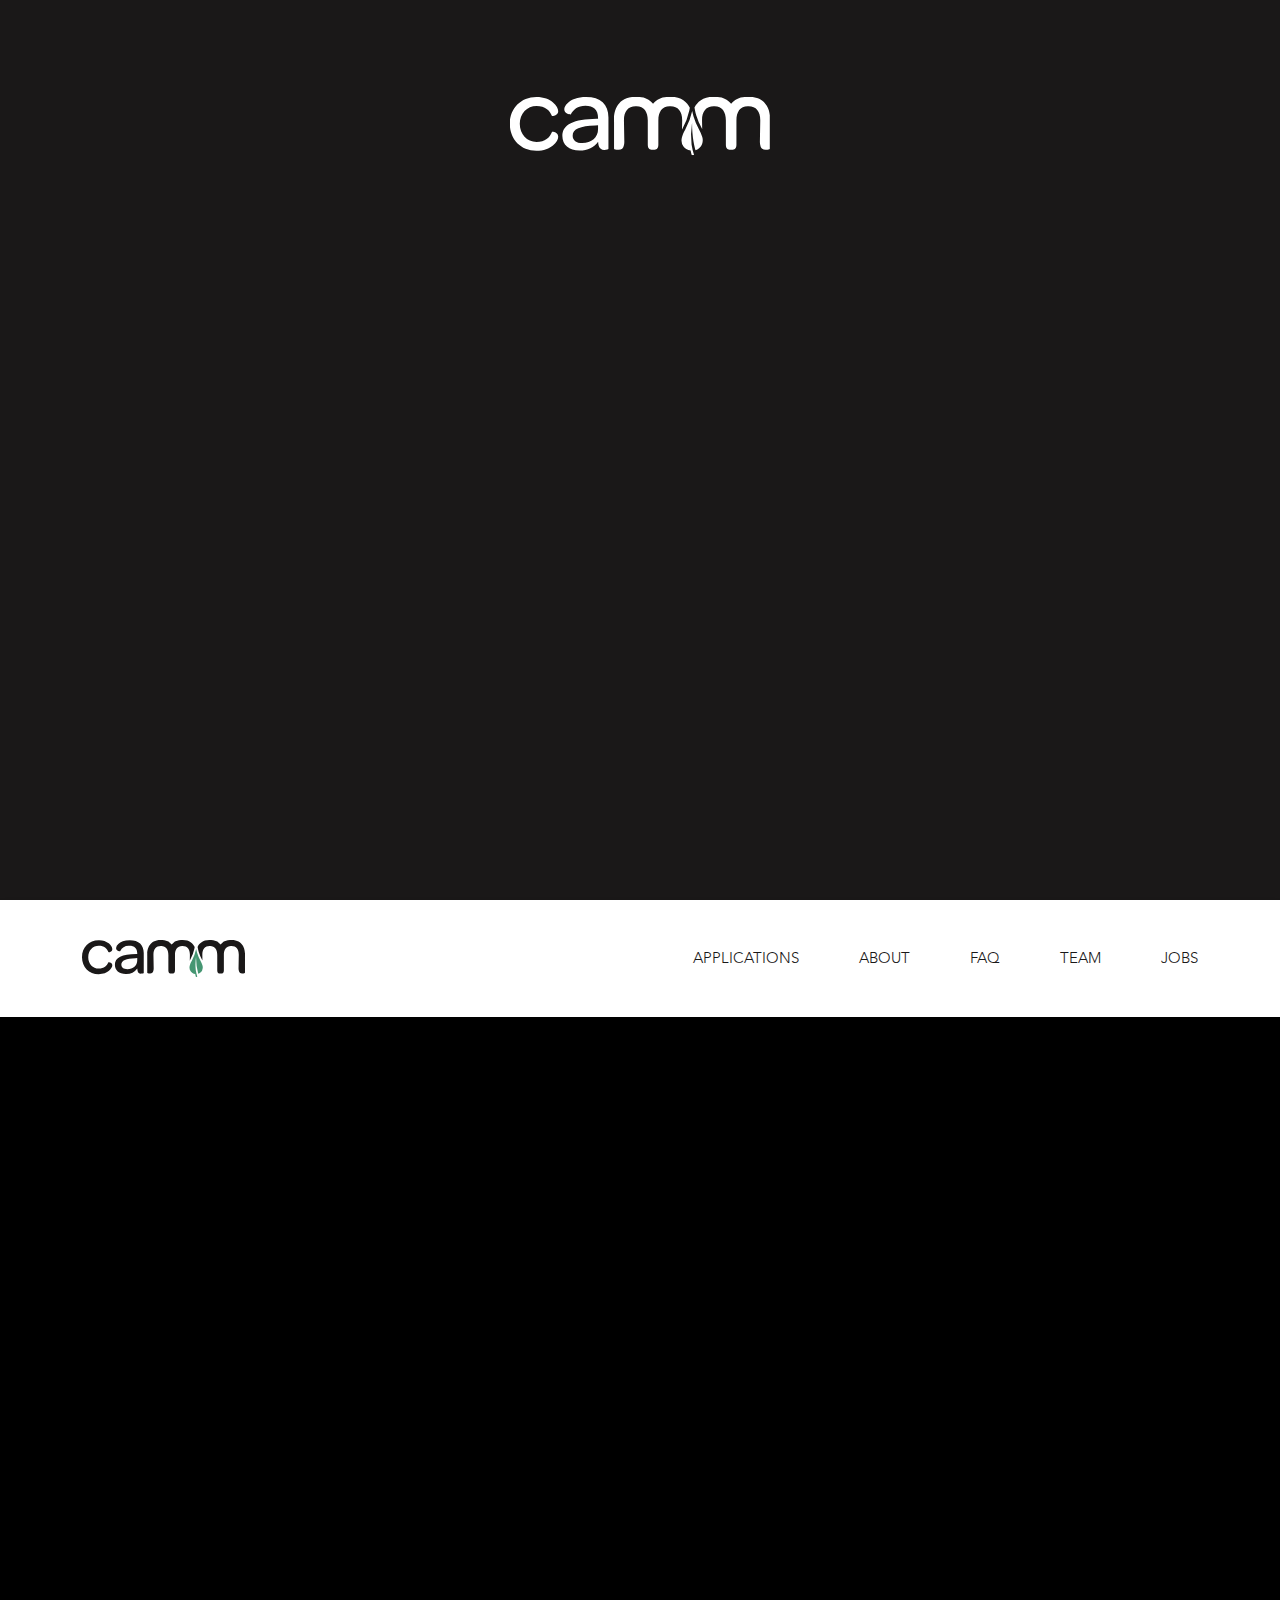
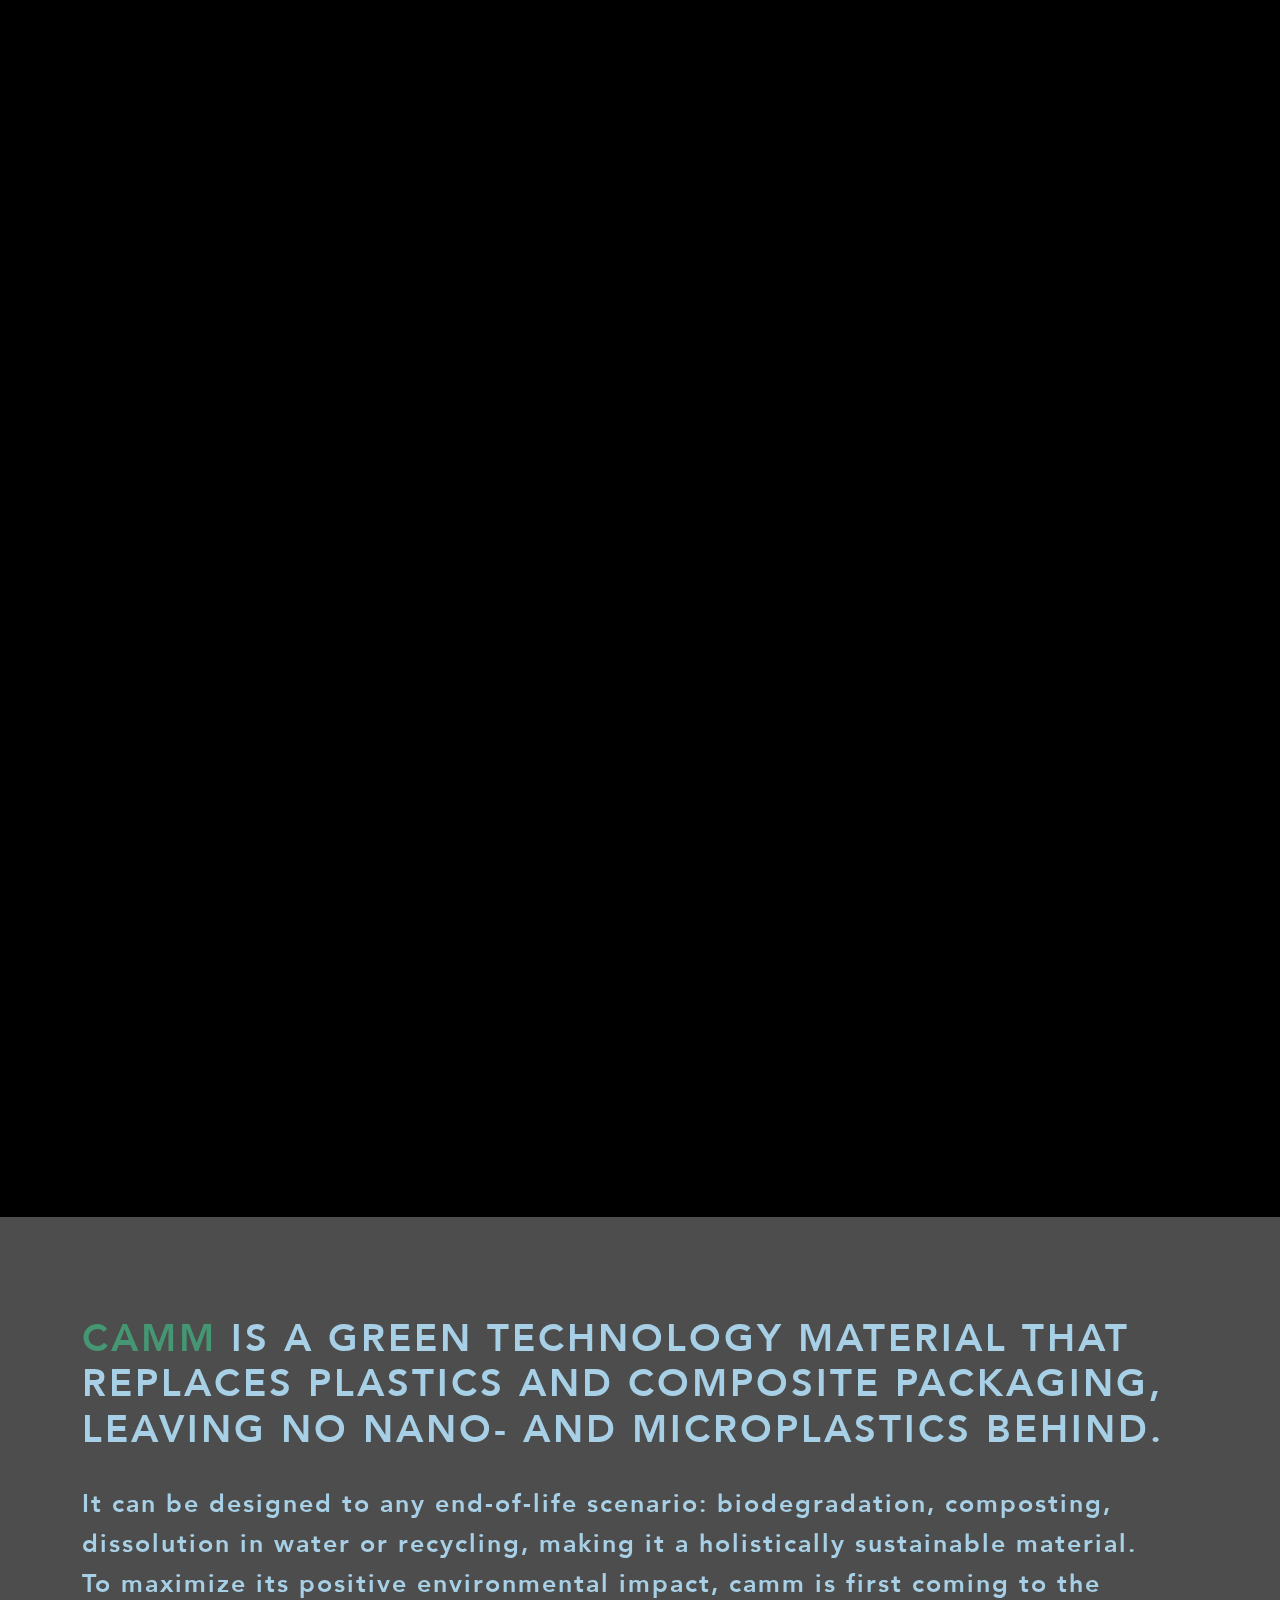
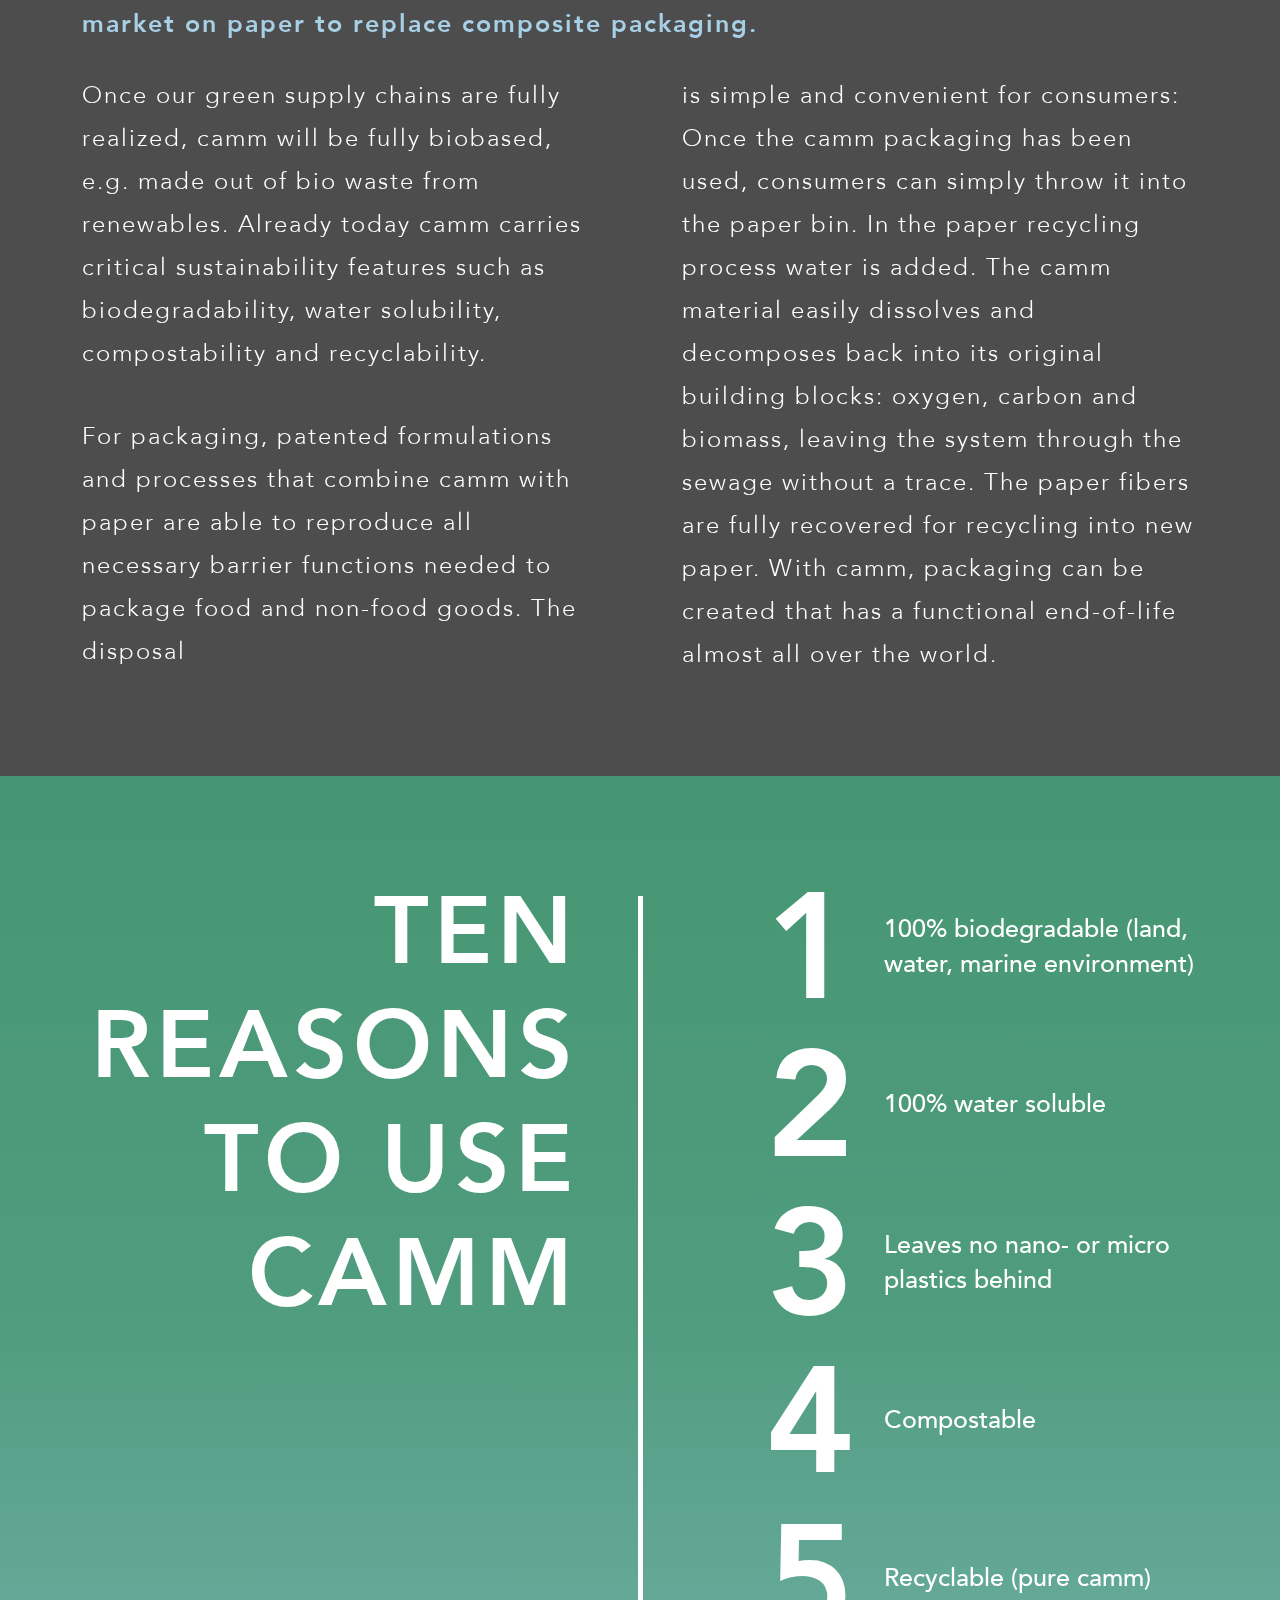
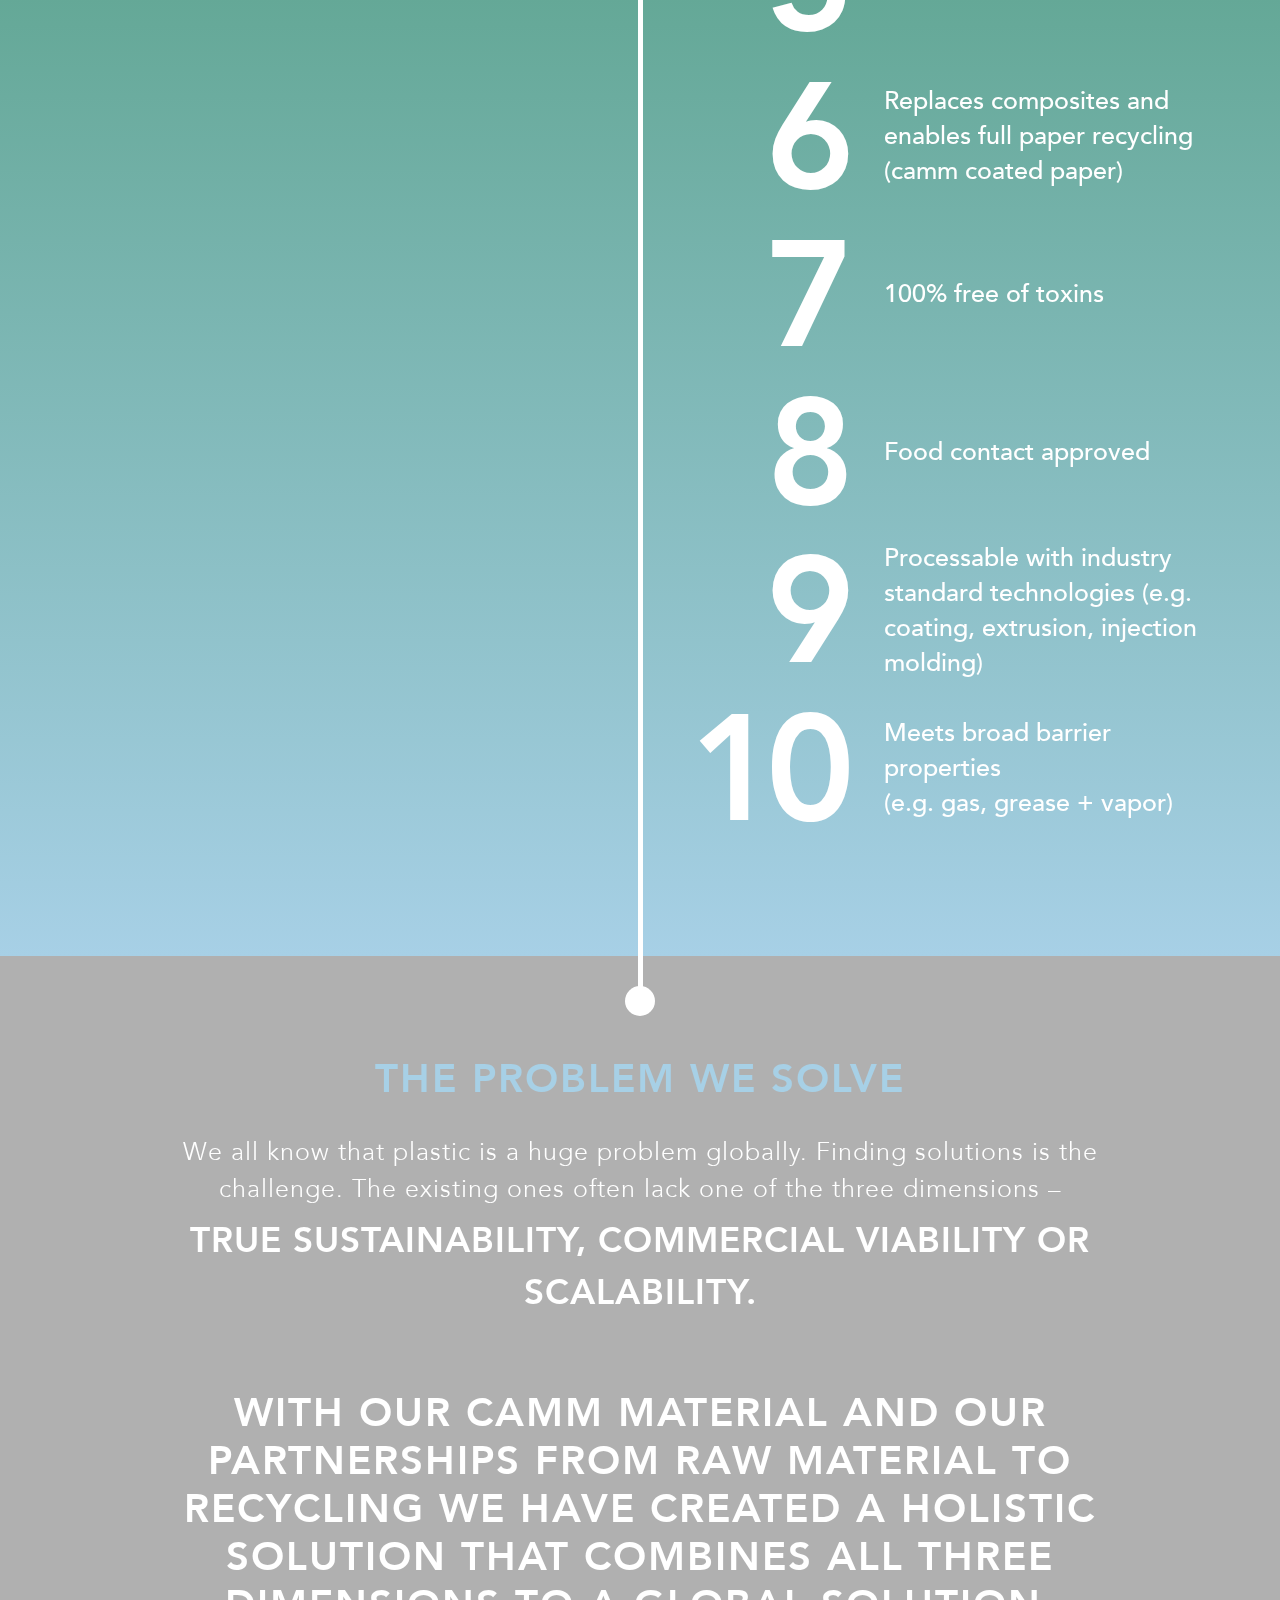
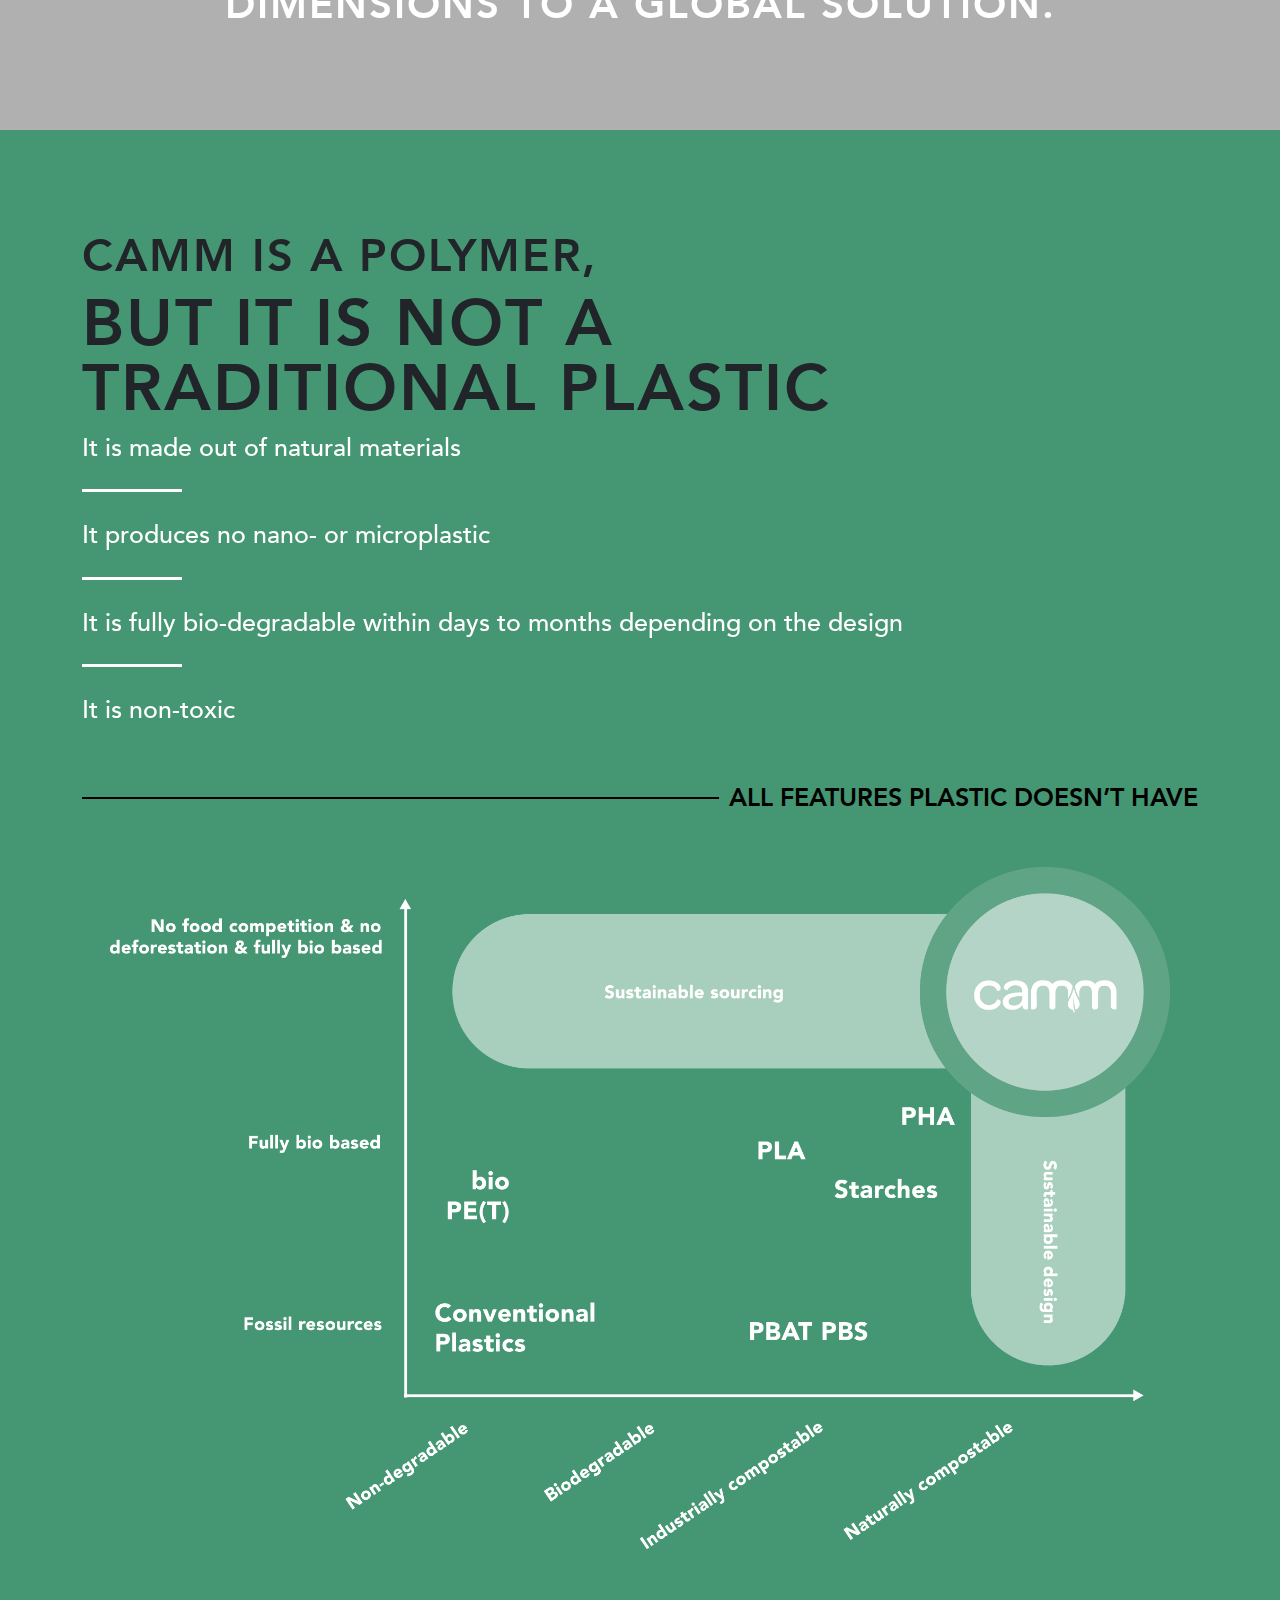
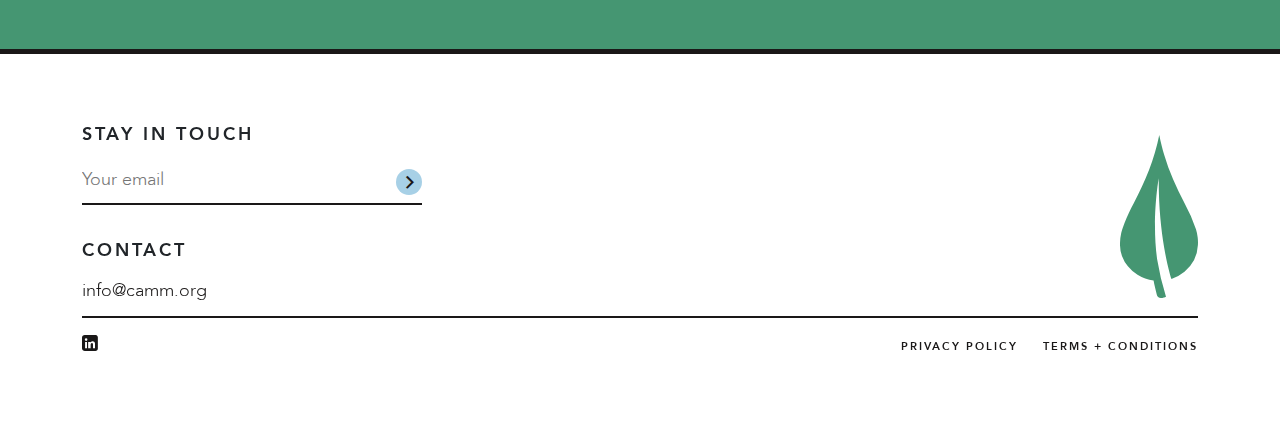
==== commit 221078e0: "paralax design update" ====
--- a/index.html
+++ b/index.html
@@ -98,7 +98,7 @@
             </div>
       </div>
     </section>
-
+<!-- 
     <section class="home-product">
       <div class="container-fluid left-text row-1">
         <div class="content">
@@ -106,7 +106,6 @@
             <h2>DISSOLVABLE</h2>
             <p>TO SAVE UNNECESSARY PACKAGING</p>
           </div>
-          <!-- <img src="./assets/image/DISSOLVABLE TO SAVE UNNECESSARY PACKAGING.png" alt=""> -->
           <video autoplay muted loop playsinline>
             <source src="./assets/video/CAMM_MiniClean_Animation_v04_01_221112_MS.mp4" type="video/mp4">
           </video>
@@ -114,7 +113,6 @@
       </div>
       <div class="container-fluid right-text row-2">
         <div class="content">
-          <!-- <img src="./assets/image/DISSOLVABLE FOR FULL PAPER RECYCLING.png" alt=""> -->
           <video autoplay muted loop playsinline>
             <source src="./assets/video/CAMM_CoffeeBag_Animation_v04_01_221101_MS.mp4" type="video/mp4">
           </video>
@@ -130,7 +128,6 @@
             <h2>RECYCLABLE</h2>
             <p>TO KEEP CAMM IN THE LOOP</p>
           </div>
-          <!-- <img src="./assets/image/RECYCLABLE TO KEEP CAMM IN THE LOOP.png" alt=""> -->
           <video autoplay muted loop playsinline>
             <source src="./assets/video/CAMM_PillCup_Animation_v02_01_221027_MS.mp4" type="video/mp4">
           </video>
@@ -138,7 +135,6 @@
       </div>
       <div class="container-fluid right-text row-4">
         <div class="content">
-          <!-- <img src="./assets/image/COMPOSTABLE WHEN RECYCLING IS NOT AN OPTION.png" alt=""> -->
           <video autoplay muted loop playsinline>
             <source src="./assets/video/CAMM_CoffeePod_Animation_v02_01_221110_MS.mp4" type="video/mp4">
           </video>
@@ -147,7 +143,7 @@
             <p>WHEN RECYCLING IS NOT AN OPTION</p>
           </div>
         </div>
-      </div>
+      </div> -->
       <!-- <div class="container-fluid left-text row-5">
         <div class="content">
           <div class="text">
@@ -157,21 +153,19 @@
           <img src="./assets/image/BIODEGRADABLE IF IT ENDS UP AS LITTER.png" alt="">
         </div>
       </div> -->
-    </section>
+    <!-- </section> -->
 
     <section class="replace">
       <div class="container">
-        <h3><span>CAMM</span> is a green technology material that replaces plastics and composite packaging, leaving no nano- and microplastics behind.</h3>
+        <h3><span>CAMM</span> IS A GREEN TECHNOLOGY MATERIAL THAT REPLACES PLASTICS AND COMPOSITE PACKAGING, LEAVING NO NANO- AND MICROPLASTICS BEHIND.</h3>
+        <h5>It can be designed to any end-of-life scenario: biodegradation, composting, dissolution in water or recycling, making it a holistically sustainable material. To maximize its positive environmental impact, camm is first coming to the market on paper to replace composite packaging.</h5>
         <div class="row">
           <div class="col-md-6">
-            <h5>It can be designed to maximize its positive environmental impact, camm is first coming to the market on paper to replace composite packaging.</h5>
+            <p>Once our green supply chains are fully realized, camm will be fully biobased, e.g. made out of bio waste from renewables. Already today camm carries critical sustainability features such as biodegradability, water solubility, compostability and recyclability.</p>
+            <p>For packaging, patented formulations and processes that combine camm with paper are able to reproduce all necessary barrier functions needed to package food and non-food goods. The disposal</p>
           </div>
           <div class="col-md-6">
-            <p>
-              For packaging, patented formulations and processes that combine camm with paper are able to reproduce all necessary barrier functions needed to package food and non-food goods. The disposal is simple and convenient for consumers: Once the camm packaging has been used, consumers can simply throw it into the paper bin. In the paper recycling process water is added. The camm material easily dissolves and decomposes back into its original building blocks: oxygen, carbon and biomass, leaving the system through the sewage without a trace. The paper fibers are fully recovered for recycling into new paper. With camm, packaging can be created that has a functional end-of-life almost all over the world.
-            </p>
-            <p>
-            </p>
+            <p>is simple and convenient for consumers: Once the camm packaging has been used, consumers can simply throw it into the paper bin. In the paper recycling process water is added. The camm material easily dissolves and decomposes back into its original building blocks: oxygen, carbon and biomass, leaving the system through the sewage without a trace. The paper fibers are fully recovered for recycling into new paper. With camm, packaging can be created that has a functional end-of-life almost all over the world. </p>
           </div>
         </div>
       </div>
@@ -364,7 +358,24 @@
       <!-- Swiper JS -->
       <script src="assets/js/swiper-bundle.min.js"></script>
       <script src="assets/js/main.js"></script>
-
+      <script>
+        $(document).ready(function(){
+          $(window).scroll(function(){
+            var wscroll = $(this).scrollTop();
+            // console.log();
+            if(wscroll>$('.home-banner-video').offset().top + ($(window).height()/3)){
+              $('.home-banner-video h3').addClass('show');
+            }else{
+              $('.home-banner-video h3').removeClass('show');
+            }
+            if(wscroll>$('.home-banner-video').offset().top + ($(window).height()/3) + $('.home-banner-video h3').height()*1.5){
+              $('.home-banner-video p').addClass('show');
+            }else{
+              $('.home-banner-video p').removeClass('show');
+            }
+          })
+        })
+      </script>
 
   </body>
 </html>
--- a/assets/css/style.css
+++ b/assets/css/style.css
@@ -197,12 +197,28 @@
 
 .home-banner-video{
   background-color: #000;
-  padding: 10px 0 80px 0;
+  padding-top: 10px;
+  /* padding-bottom: 100vh; */
+  height: 200vh;
+}
+.home-banner-video .container{
+  /* position: relative; */
+  position: sticky;
+  top: 0;
 }
 .home-banner-video video{
-  max-width: 650px;
+  max-width: 100%;
   margin: auto;
   display: block;
+  height: 90vh;
+  position: sticky;
+  top: 0;
+}
+.home-banner-video .text {
+  position: absolute;
+  width: 100%;
+  top: 50%;
+  transform: translate(0,-40%);
 }
 .home-banner-video h3 {
   font-weight: 500;
@@ -214,6 +230,9 @@
   text-transform: uppercase;
   margin-bottom: 20px;
   margin-top: 40px;
+  transform: translateY(150px);
+  opacity: 0;
+  transition: opacity .3s ease,transform 10s ease;
 }
 .home-banner-video p {
   font-weight: 300;
@@ -223,6 +242,15 @@
   margin-bottom: 0;
   line-height: 1.2;
   text-align: center;
+  transform: translateY(150px);
+  opacity: 0;
+  transition: opacity .3s ease,transform 10s ease;
+}
+.home-banner-video p.show,
+.home-banner-video h3.show {
+  transform: translateY(0px);
+  opacity: 1;
+  transition: opacity .5s ease,transform .5s ease;
 }
 
 @media (max-width: 1599px) {
@@ -262,7 +290,7 @@
     max-width: 375px;
   }
   .home-banner-video video{
-    width: 90%;
+    width: 100%;
   }
   .home-banner-video h3 {
     font-size: 28px;
@@ -579,40 +607,48 @@
 }
 .replace h3 {
   color: #A7D0E6;
-  font-size: 65px;
-  font-weight: 700;
-  letter-spacing: 2px;
+  font-size: 55px;
+  font-weight: 700;
+  letter-spacing: 3px;
   text-transform: uppercase;
 }
 .replace h3 span {
   color: #459672;
   font-weight: 700;
 }
+.replace h5 {
+  font-size: 35px;
+  color: #A7D0E6;
+  font-weight: 700;
+  padding-right: 50px;
+  letter-spacing: 2px;
+  line-height: 55px;
+  margin-top: 50px;
+}
 .replace .row {
   margin-top: 50px;
 }
-.replace .row .col-md-6 h5 {
-  font-size: 30px;
-  color: #A7D0E6;
-  font-weight: 700;
-  padding-right: 50px;
-  letter-spacing: 1px;
-  line-height: 55px;
-}
 .replace .row .col-md-6 p {
-  font-size: 24px;
+  font-size: 26px;
   color: #fff;
-  padding-left: 50px;
-  letter-spacing: 1px;
+  padding-left: 30px;
+  letter-spacing: 2px;
   margin-bottom: 0;
   line-height: 43px;
 }
+.replace .row .col-md-6 p:not(:last-child) {
+  margin-bottom: 40px;
+}
 .replace .row .col-md-6:first-child {
-  width: 45%;
+  width: 50%;
 }
 .replace .row .col-md-6:last-child {
-  border-left: 5px solid #fff;
-  width: 55%;
+  /* border-left: 5px solid #fff; */
+  width: 50%;
+}
+.replace .row .col-md-6:first-child p{
+  padding-left: 0;
+  padding-right: 30px;
 }
 
 @media (max-width: 1599px) {
@@ -625,13 +661,18 @@
     padding: 100px 0;
   }
   .replace h3 {
-    font-size: 60px;
-  }
-  .replace .row .col-md-6 h5 {
-    font-size: 35px;
+    font-size: 38px;
+  }
+  .replace h5 {
+    font-size: 25px;
+    line-height: 1.6;
+    margin-top: 30px;
+  }
+  .replace .row {
+    margin-top: 30px;
   }
   .replace .row .col-md-6 p {
-    font-size: 26px;
+    font-size: 24px;
   }
 }
 @media (max-width: 991px) {
@@ -639,18 +680,16 @@
     padding: 80px 0;
   }
   .replace h3 {
-    font-size: 40px;
-  }
-  .replace .row .col-md-6 {
-    border-width: 3px !important;
-  }
-  .replace .row .col-md-6 h5 {
-    font-size: 25px;
+    font-size: 28px;
+  }
+  .replace h5 {
+    font-size: 22px;
     padding-right: 20px;
   }
   .replace .row .col-md-6 p {
     font-size: 20px;
     padding-left: 20px;
+    line-height: 1.6;
   }
 }
 @media (max-width: 767px) {
@@ -671,6 +710,9 @@
   .replace .row .col-md-6 {
     border-width: 0px !important;
     width: 100% !important;
+  }
+  .replace .row .col-md-6:first-child{
+    margin-bottom: 30px;
   }
   .replace .row .col-md-6 h5 {
     font-size: 19px;
@@ -682,6 +724,9 @@
     font-size: 17px;
     padding-left: 0px;
     line-height: 36px;
+  }
+  .replace .row .col-md-6 p:not(:last-child) {
+    margin-bottom: 20px;
   }
 }
 .reason {
@@ -1824,6 +1869,7 @@
   margin-top: 10px;
   letter-spacing: 2px;
   color: #A7D0E6;
+  text-transform: uppercase;
 }
 .about-solution .top-part p {
   font-size: 32px;
@@ -1896,7 +1942,7 @@
     font-size: 18px;
   }
   .about-solution .top-part h3 {
-    font-size: 50px;
+    font-size: 35px;
   }
   .about-solution .top-part p {
     font-size: 27px;
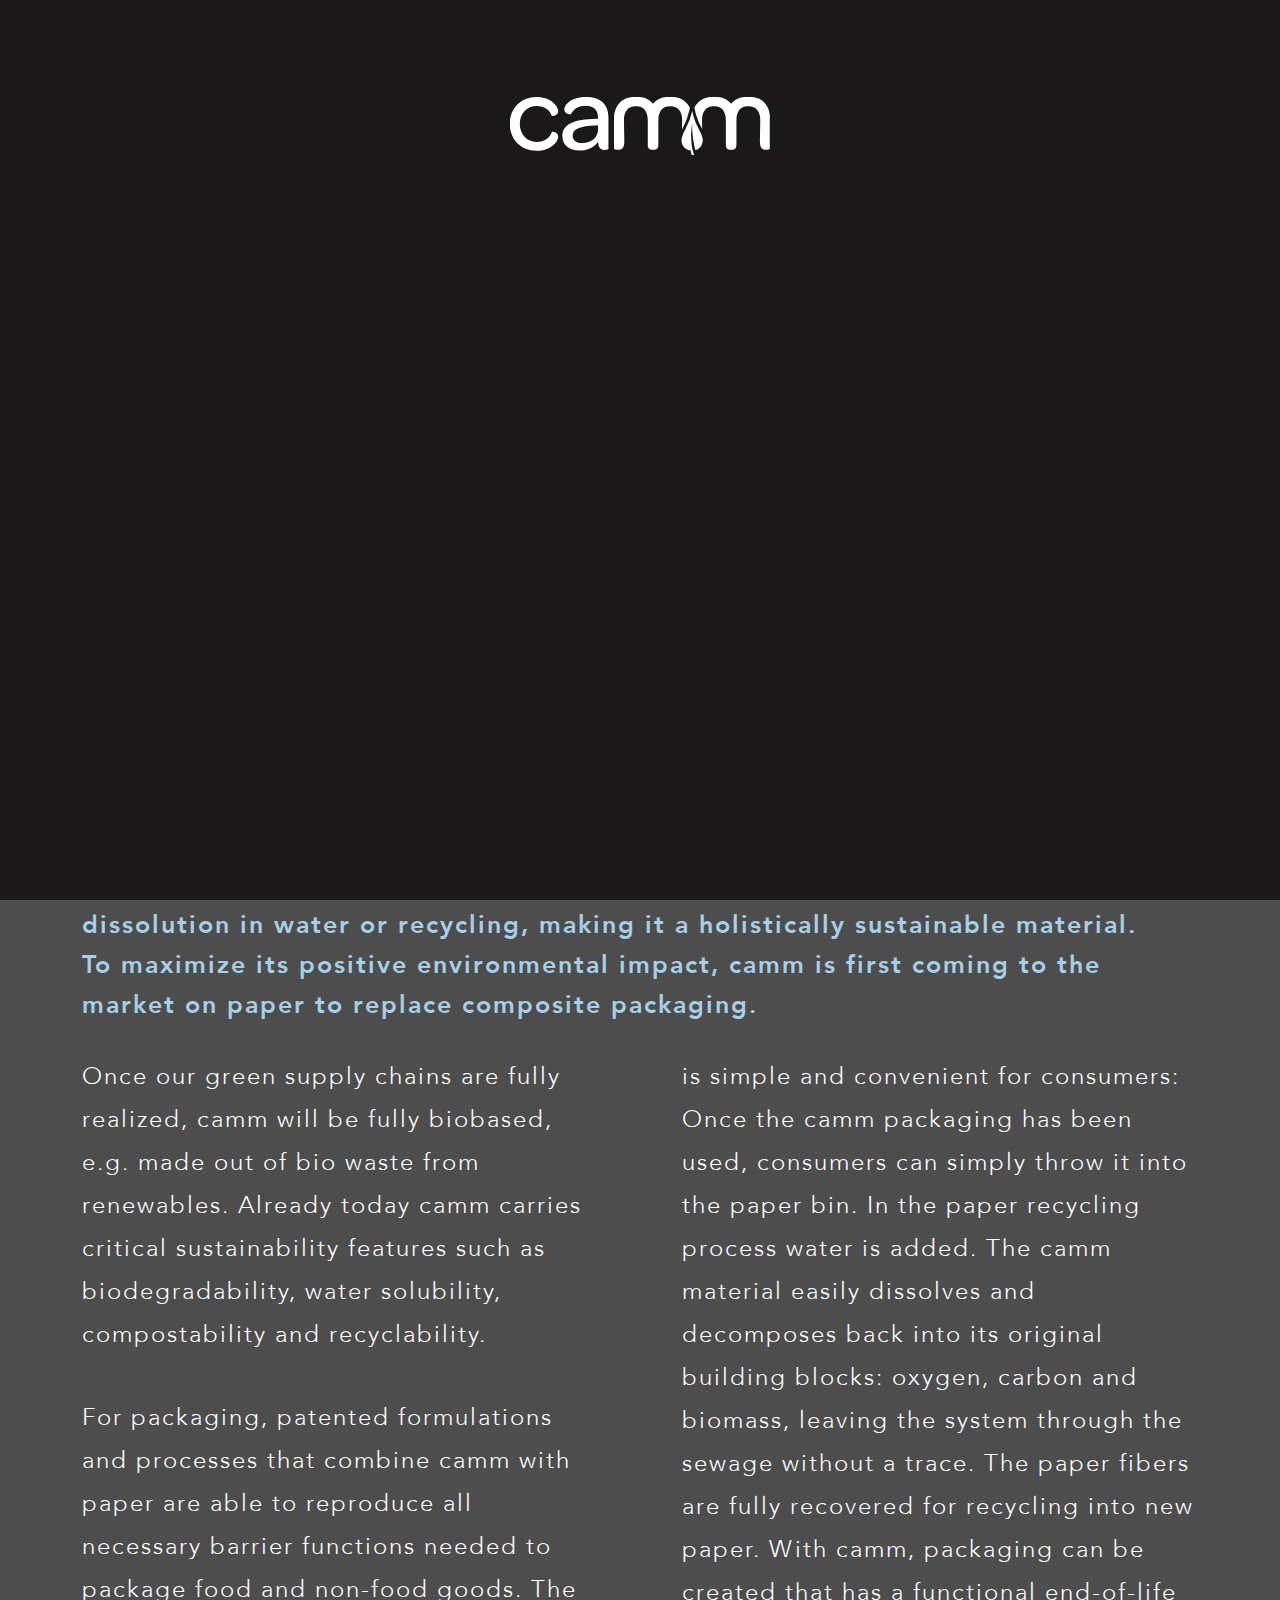
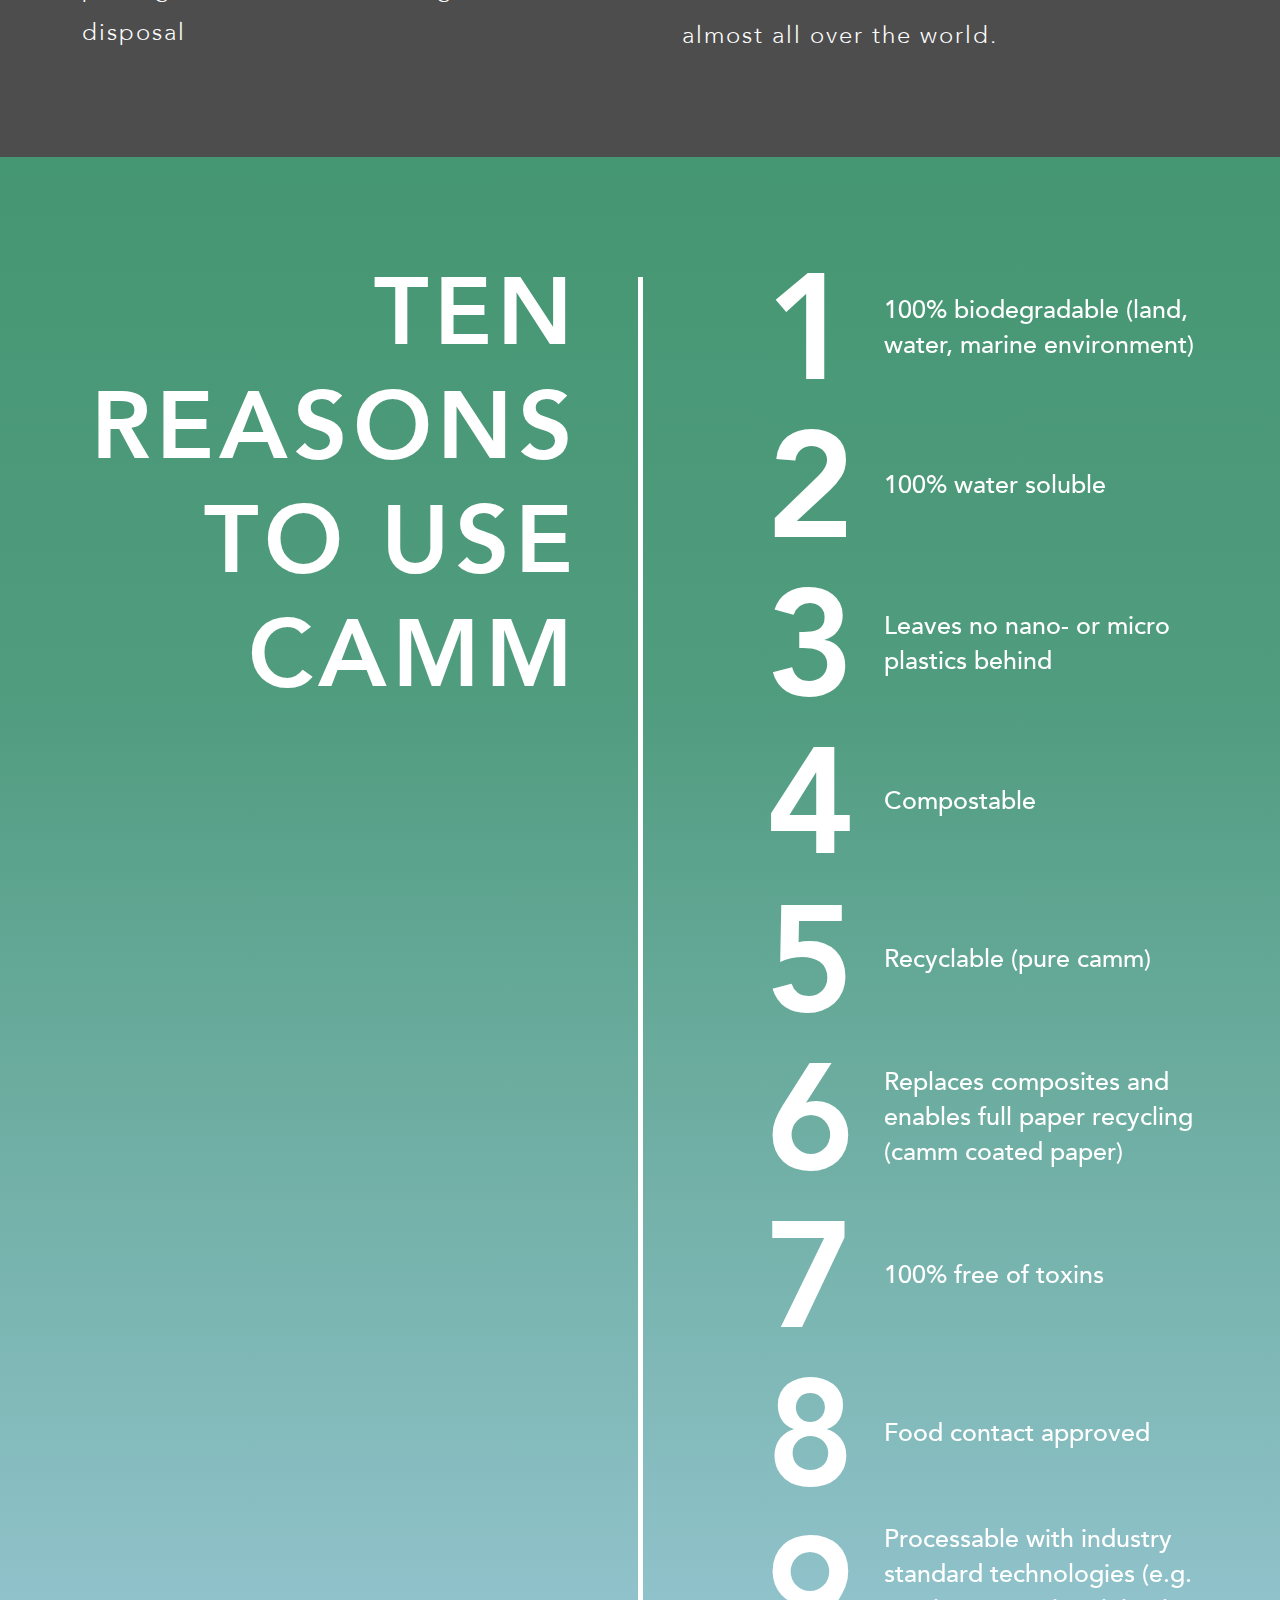
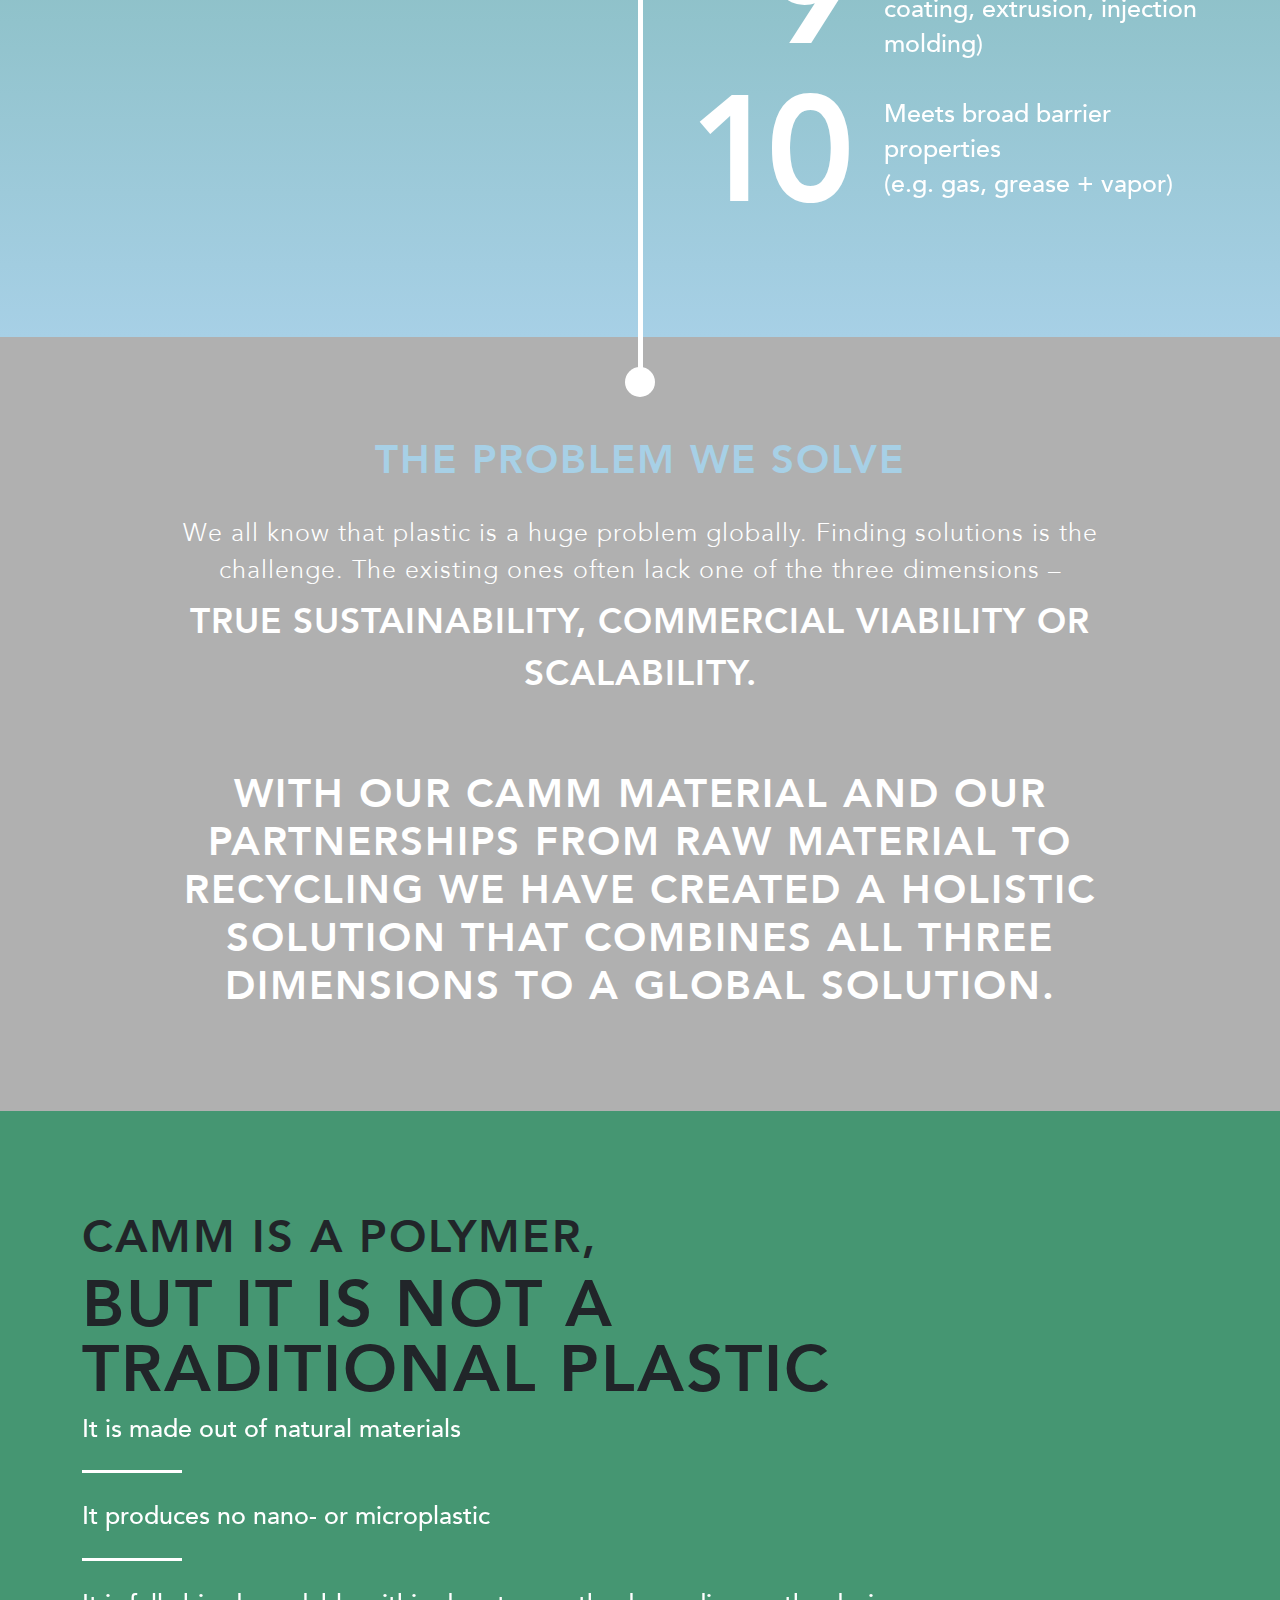
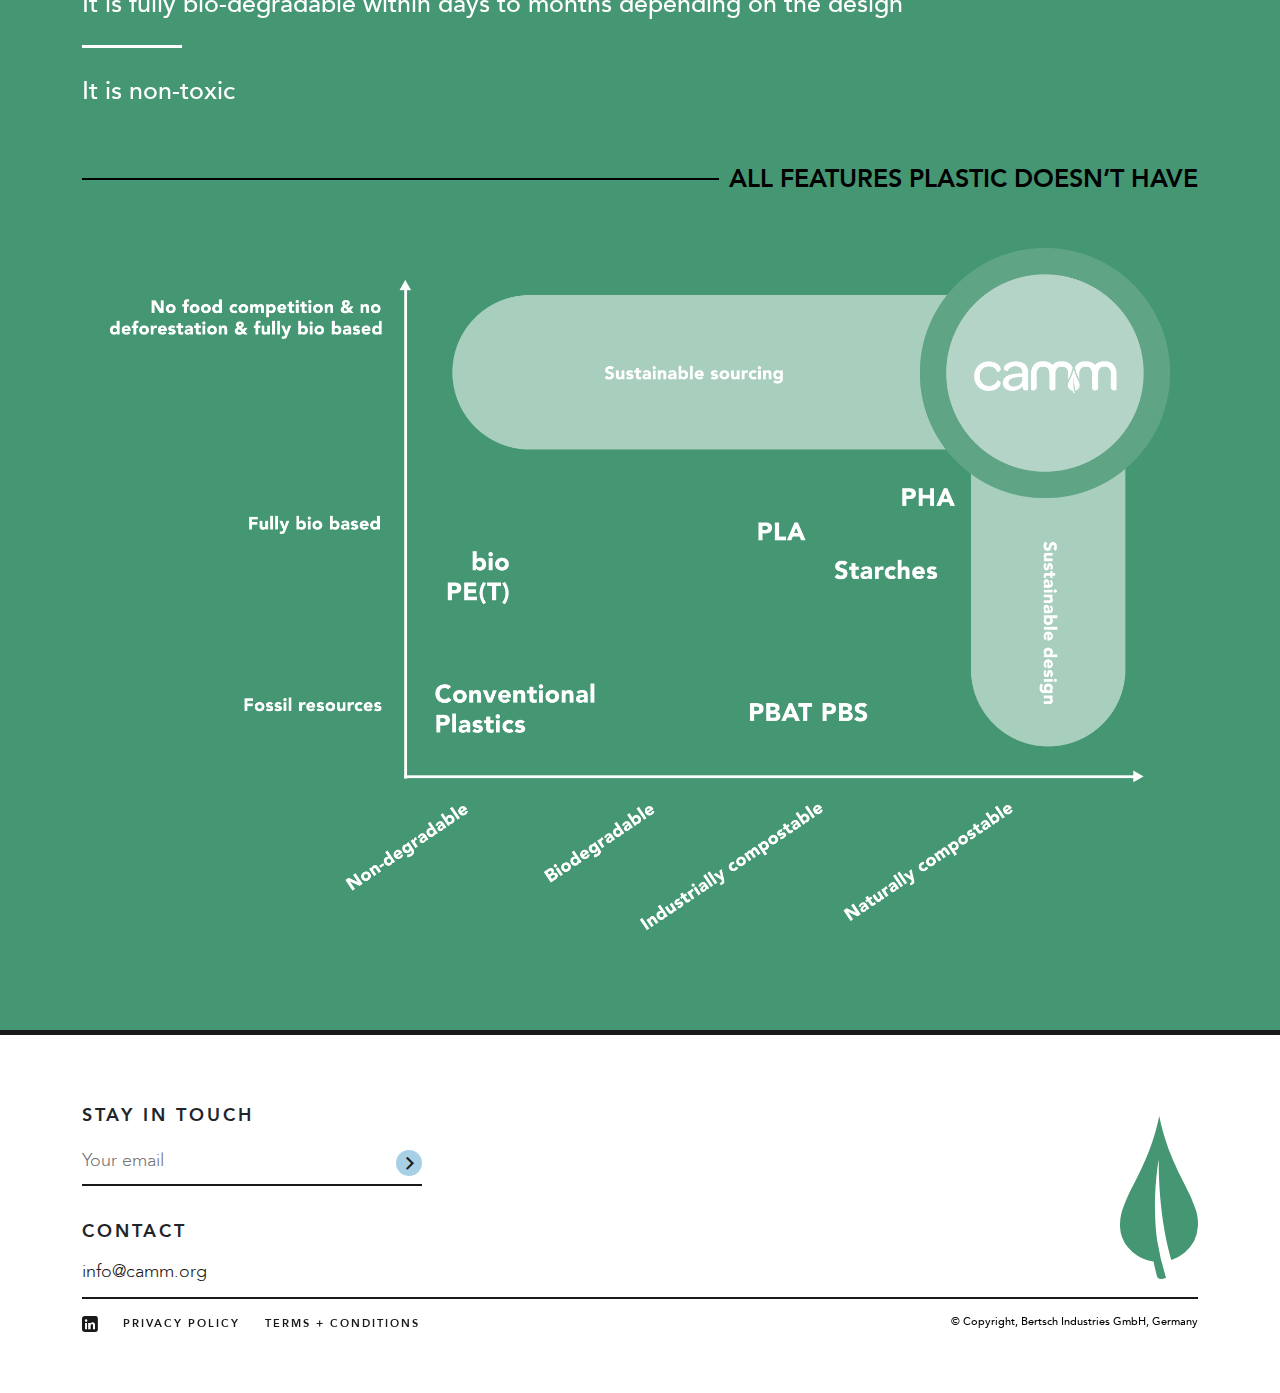
==== commit cfc8de69: "update ---9-12-2022" ====
--- a/index.html
+++ b/index.html
@@ -87,9 +87,20 @@
 
     <section class="home-banner-video">
       <div class="container">
-            <video autoplay muted loop playsinline>
+          <h2>CAMM COFFEE POUCH</h2>
+          <div id="vid">
+            <video muted  playsinline autoplay loop >
               <source src="./assets/video/CAMM_CoffeeBag_Animation_v04_01_221101_MS.mp4" type="video/mp4">
             </video>
+          </div>
+            <div class="d-flex justify-content-center">
+              <div class="go-down">
+                <svg width="39" height="39" viewBox="0 0 39 39" fill="none" xmlns="http://www.w3.org/2000/svg">
+                  <path fill-rule="evenodd" clip-rule="evenodd" d="M9.49902 16.3381L11.6205 14.2169L19.4998 22.0971L27.3791 14.2178L29.5004 16.3391L19.4997 26.3398L9.49902 16.3381Z" fill="white"/>
+                  <path fill-rule="evenodd" clip-rule="evenodd" d="M19.5 3C10.3873 3 3 10.3873 3 19.5C3 28.6127 10.3873 36 19.5 36C28.6127 36 36 28.6127 36 19.5C36 10.3873 28.6127 3 19.5 3ZM0 19.5C0 8.73045 8.73045 0 19.5 0C30.2696 0 39 8.73045 39 19.5C39 30.2696 30.2696 39 19.5 39C8.73045 39 0 30.2696 0 19.5Z" fill="white"/>
+                </svg>                              
+              </div>
+            </div>
             <div class="text">
               <h3>camm biodegrades without<br>
                 nano- and microplastics.</h3>
@@ -162,10 +173,10 @@
         <div class="row">
           <div class="col-md-6">
             <p>Once our green supply chains are fully realized, camm will be fully biobased, e.g. made out of bio waste from renewables. Already today camm carries critical sustainability features such as biodegradability, water solubility, compostability and recyclability.</p>
-            <p>For packaging, patented formulations and processes that combine camm with paper are able to reproduce all necessary barrier functions needed to package food and non-food goods. The disposal</p>
+            <p class="d-none d-md-block">For packaging, patented formulations and processes that combine camm with paper are able to reproduce all necessary barrier functions needed to package food and non-food goods. The disposal</p>
           </div>
           <div class="col-md-6">
-            <p>is simple and convenient for consumers: Once the camm packaging has been used, consumers can simply throw it into the paper bin. In the paper recycling process water is added. The camm material easily dissolves and decomposes back into its original building blocks: oxygen, carbon and biomass, leaving the system through the sewage without a trace. The paper fibers are fully recovered for recycling into new paper. With camm, packaging can be created that has a functional end-of-life almost all over the world. </p>
+            <p><span class="d-md-none">For packaging, patented formulations and processes that combine camm with paper are able to reproduce all necessary barrier functions needed to package food and non-food goods. The disposal</span> is simple and convenient for consumers: Once the camm packaging has been used, consumers can simply throw it into the paper bin. In the paper recycling process water is added. The camm material easily dissolves and decomposes back into its original building blocks: oxygen, carbon and biomass, leaving the system through the sewage without a trace. The paper fibers are fully recovered for recycling into new paper. With camm, packaging can be created that has a functional end-of-life almost all over the world. </p>
           </div>
         </div>
       </div>
@@ -337,9 +348,12 @@
           </div>
           <img src="./assets/image/leaf.svg" alt="">
           <ul class="nav">
-            <li><a href="">PRIVACY POLICY</a></li>
-            <li><a href="">TERMS + CONDITIONS</a></li>
+            <li><a href="./privacy-policy.html">PRIVACY POLICY</a></li>
+            <li><a href="./terms-and-conditions.html">TERMS + CONDITIONS</a></li>
           </ul>
+          <div class="copyright">
+            <p>© Copyright, Bertsch Industries GmbH, Germany</p>
+          </div>
         </div>
       </div>
     </footer>
@@ -360,22 +374,11 @@
       <script src="assets/js/main.js"></script>
       <script>
         $(document).ready(function(){
-          $(window).scroll(function(){
-            var wscroll = $(this).scrollTop();
-            // console.log();
-            if(wscroll>$('.home-banner-video').offset().top + ($(window).height()/3)){
-              $('.home-banner-video h3').addClass('show');
-            }else{
-              $('.home-banner-video h3').removeClass('show');
-            }
-            if(wscroll>$('.home-banner-video').offset().top + ($(window).height()/3) + $('.home-banner-video h3').height()*1.5){
-              $('.home-banner-video p').addClass('show');
-            }else{
-              $('.home-banner-video p').removeClass('show');
-            }
+          $('.go-down').on('click',function(){
+            var s_top = $(this).offset().top + 40;
+            $("html, body").animate({ scrollTop: s_top }, "100");
           })
         })
       </script>
-
   </body>
 </html>
--- a/assets/css/style.css
+++ b/assets/css/style.css
@@ -30,7 +30,11 @@
 .header .navbar {
   background-color: #ffffff;
   box-shadow: 0 3px 6px rgba(0, 0, 0, 0.1);
-  padding: 49px 0;
+  padding: 19.2px 0;
+  height: 80px;
+}
+.header .navbar .navbar-brand img{
+  width: 130px;
 }
 .header .navbar .navbar-nav .nav-item {
   padding: 0 30px;
@@ -199,26 +203,42 @@
   background-color: #000;
   padding-top: 10px;
   /* padding-bottom: 100vh; */
-  height: 200vh;
+  /* height: 200vh; */
+  padding-bottom: 140px;
 }
 .home-banner-video .container{
-  /* position: relative; */
-  position: sticky;
-  top: 0;
+  /* position: sticky; */
+  /* top: 0; */
+  position: relative;
 }
 .home-banner-video video{
   max-width: 100%;
   margin: auto;
   display: block;
-  height: 90vh;
-  position: sticky;
-  top: 0;
+  height: calc(100vh - 200px);
+  /* position: sticky; */
+  /* top: 0; */
+}
+.home-banner-video .go-down {
+  margin-top: 30px;
+  cursor: pointer;
 }
 .home-banner-video .text {
-  position: absolute;
+  /* position: absolute;
   width: 100%;
   top: 50%;
-  transform: translate(0,-40%);
+  transform: translate(0,-40%); */
+  padding-top: 50px;
+}
+.home-banner-video h2 {
+  color: #A7D0E6;
+  position: absolute;
+  top: 40px;
+  left: 12px;
+  width: 100px;
+  font-size: 56px;
+  font-weight: 700;
+  line-height: 1.2;
 }
 .home-banner-video h3 {
   font-weight: 500;
@@ -230,9 +250,9 @@
   text-transform: uppercase;
   margin-bottom: 20px;
   margin-top: 40px;
-  transform: translateY(150px);
-  opacity: 0;
-  transition: opacity .3s ease,transform 10s ease;
+  /* transform: translateY(150px); */
+  /* opacity: 0; */
+  /* transition: opacity .3s ease,transform 10s ease; */
 }
 .home-banner-video p {
   font-weight: 300;
@@ -242,9 +262,9 @@
   margin-bottom: 0;
   line-height: 1.2;
   text-align: center;
-  transform: translateY(150px);
-  opacity: 0;
-  transition: opacity .3s ease,transform 10s ease;
+  /* transform: translateY(150px); */
+  /* opacity: 0; */
+  /* transition: opacity .3s ease,transform 10s ease; */
 }
 .home-banner-video p.show,
 .home-banner-video h3.show {
@@ -254,21 +274,35 @@
 }
 
 @media (max-width: 1599px) {
+  .home-banner-video {
+    padding-bottom: 120px;
+  }
   .home-banner-video h3 {
     font-size: 80px;
   }
 }
 @media (max-width: 1399px) {
+  .home-banner-video {
+    padding-bottom: 100px;
+  }
   .home-banner-video h3 {
     font-size: 68px;
   }
   .home-banner-video p {
     font-size: 33px;
   }
+  .home-banner-video h2 {
+    font-size: 40px;
+    top: 30px;
+  }
 }
 @media (max-width: 1199px) {
+  .home-banner-video {
+    padding-bottom: 80px;
+  }
   .home-banner-video h3 {
     font-size: 56px;
+    margin-top:20px;
   }
   .home-banner-video p {
     font-size: 28px;
@@ -276,7 +310,7 @@
 }
 @media (max-width: 991px) {
   .home-banner-video {
-    padding-bottom: 40px;
+    padding-bottom: 80px;
   }
   .home-banner-video h3 {
     font-size: 38px;
@@ -286,6 +320,9 @@
   }
 }
 @media (max-width: 767px) {
+  .home-banner-video {
+    padding-bottom: 50px;
+  }
   .home-banner-video .container {
     max-width: 375px;
   }
@@ -295,6 +332,7 @@
   .home-banner-video h3 {
     font-size: 28px;
     letter-spacing: 0px;
+    margin-top: 0;
   }
   .home-banner-video p {
     font-size: 15px;
@@ -303,6 +341,10 @@
   }
   .home-banner-video br{
     display: none;
+  }
+  .home-banner-video h2 {
+    font-size: 30px;
+    top: 20px;
   }
 }
 
@@ -712,7 +754,7 @@
     width: 100% !important;
   }
   .replace .row .col-md-6:first-child{
-    margin-bottom: 30px;
+    margin-bottom: 10px;
   }
   .replace .row .col-md-6 h5 {
     font-size: 19px;
@@ -1150,7 +1192,7 @@
   }
   .polymer h2 {
     letter-spacing: 1px;
-    font-size: 45px;
+    font-size: 40px;
   }
   .polymer h2 br {
     display: none;
@@ -1360,16 +1402,28 @@
 .footer .footer-bottom .social a:hover {
   color: #459672;
 }
+.footer .footer-bottom .nav {
+  margin-right: auto;
+}
+.footer .footer-bottom .nav li {
+  line-height: 1.1;
+}
 .footer .footer-bottom .nav a {
   font-size: 11px;
   color: #1A1818;
   font-weight: 700;
   text-decoration: none;
-  margin-left: 25px;
+  margin-right: 25px;
   letter-spacing: 2px;
 }
 .footer .footer-bottom .nav a:hover {
   color: #459672;
+}
+.footer .footer-bottom .copyright p {
+  margin: 0;
+  font-size: 11px;
+  font-weight: 400;
+  color: #000;
 }
 
 @media (max-width: 767px) {
@@ -1400,8 +1454,8 @@
     font-size: 21px;
   }
   .footer .footer-bottom .nav a {
-    margin-left: 20px;
     font-size: 10px;
+    margin-right: 20px;
   }
   .footer-bottom ul.nav {
     display: block;
@@ -1413,6 +1467,9 @@
   }
   .nav > li:first-child a{
     margin-left: 0 !important;
+  }
+  .footer .footer-bottom .copyright p {
+    margin-top: 20px;
   }
 }
 .faq-section {
@@ -1865,7 +1922,7 @@
 }
 .about-solution .top-part h3 {
   width: 60%;
-  font-size: 60px;
+  font-size: 55px;
   margin-top: 10px;
   letter-spacing: 2px;
   color: #A7D0E6;
@@ -1930,6 +1987,11 @@
   padding-left: 20px;
   width: 55%;
 }
+.about-solution .bottom-part .col-12 p{
+  column-count: 2;
+  column-gap: 80px;
+  font-size: 29px;
+}
 
 @media (max-width: 1599px) {
   .about-solution .top-part {
@@ -1942,7 +2004,7 @@
     font-size: 18px;
   }
   .about-solution .top-part h3 {
-    font-size: 35px;
+    font-size: 30px;
   }
   .about-solution .top-part p {
     font-size: 27px;
@@ -1967,14 +2029,19 @@
   .about-solution .bottom-part {
     padding: 60px 0;
   }
-  .about-solution .bottom-part p {
-    font-size: 27px;
-  }
+  /* .about-solution .bottom-part p {
+    font-size: 28px;
+  } */
   .about-solution .bottom-part .col-md-6:first-child {
     padding-right: 40px;
   }
   .about-solution .bottom-part .col-md-6:last-child {
     padding-left: 10px;
+  }
+}
+@media (max-width: 1399px) {
+  .about-solution .bottom-part .col-12 p{
+    font-size: 27px;
   }
 }
 @media (max-width: 1199px) {
@@ -1988,10 +2055,10 @@
     font-size: 16px;
   }
   .about-solution .top-part h3 {
-    font-size: 40px;
+    font-size: 35px;
   }
   .about-solution .top-part p {
-    font-size: 20px;
+    font-size: 19px;
     padding-left: 40px;
   }
   .about-solution .top-part p::after {
@@ -2021,6 +2088,9 @@
   .about-solution .bottom-part .col-md-6:last-child {
     padding-left: 0px;
   }
+  .about-solution .bottom-part .col-12 p{
+    column-gap: 40px;
+  }
 }
 @media (max-width: 991px) {
   .about-solution {
@@ -2036,7 +2106,7 @@
     font-size: 15px;
   }
   .about-solution .top-part h3 {
-    font-size: 35px;
+    font-size: 30px;
     width: 70%;
   }
   .about-solution .top-part p {
@@ -2070,6 +2140,10 @@
   .about-solution .bottom-part .col-md-6:last-child {
     padding-left: 0px;
   }
+  .about-solution .bottom-part .col-12 p{
+    font-size: 19px;
+    column-gap: 40px;
+  }
 }
 @media (max-width: 767px) {
   .about-solution {
@@ -2088,6 +2162,7 @@
   }
   .about-solution .top-part h3 {
     width: 100%;
+    font-size: 25px;
   }
   .about-solution .top-part p {
     font-size: 19px;
@@ -2143,6 +2218,9 @@
   .about-solution .bottom-part .row {
     flex-direction: column;
   }
+  .about-solution .bottom-part .col-12 p{
+    column-count: 1;
+  }
 }
 .product-section {
   background-color: #000;
@@ -2300,6 +2378,25 @@
   border-bottom: 5px solid #459672;
 }
 
+.product-section .select-product .product-slider .swiper-button-next,
+.product-section .select-product .product-slider .swiper-button-prev{
+  opacity: 0;
+  color: #fff;
+  transition: .3s;
+}
+.product-section .select-product .product-slider:hover .swiper-button-next,
+.product-section .select-product .product-slider:hover .swiper-button-prev{
+  opacity: 1;
+}
+.product-section .select-product .product-slider .swiper-button-next:after, 
+.product-section .select-product .product-slider .swiper-button-prev:after {
+  font-size: 24px;
+  font-weight: 700;
+}
+.product-section .select-product .product-slider .swiper-button-disabled {
+  opacity: .2 !important;
+}
+
 @media (max-width: 1399px) {
   .product-section .product-content {
     transition: 0.3s;
@@ -2461,7 +2558,8 @@
   left: 0;
   top: 0;
   width: 100%;
-  z-index: -1;
+  /* z-index: -1; */
+  z-index: 999999;
 }
 .preloader-wrap svg{
   display: block;
@@ -2612,14 +2710,16 @@
 .loader-wrap + .header{
   /* position: sticky; */
   /* top: 0;  */
-  margin-top: 100vh;
+  /* margin-top: 100vh; */
   z-index: 9999;
 }
 
 .header{
   background-color: #ffffff;
   position: relative;
-  height: 144.8px;
+  /* height: 144.8px; */
+  height: 80px;
+  z-index: 9999;
 }
 .header .navbar{
   position: absolute;
@@ -2640,3 +2740,43 @@
   transition: transform 0.2s ease-in-out;
   transform: translate(0,-100%);
 }
+
+.simple_text{
+  padding: 60px 0;
+}
+.simple_text p{
+  font-size: 18px;
+  font-weight: 400;
+  margin-bottom: 20px;
+}
+.simple_text p b{
+  font-weight: 600;
+}
+.simple_text h3{
+  font-size: 30px;
+  margin-bottom: 30px;
+  font-weight: 600;
+}
+.simple_text h4{
+  margin-bottom: 20px;
+  padding-top: 10px;
+  font-weight: 600;
+  font-size: 24px;
+}
+@media (max-width: 991px) {
+  .simple_text{
+    padding: 40px 0;
+  }
+  .simple_text p{
+    font-size: 16px;
+  }
+  .simple_text p b{
+    font-weight: 600;
+  }
+  .simple_text h3{
+    font-size: 26px;
+  }
+  .simple_text h4{
+    font-size: 20px;
+  }
+}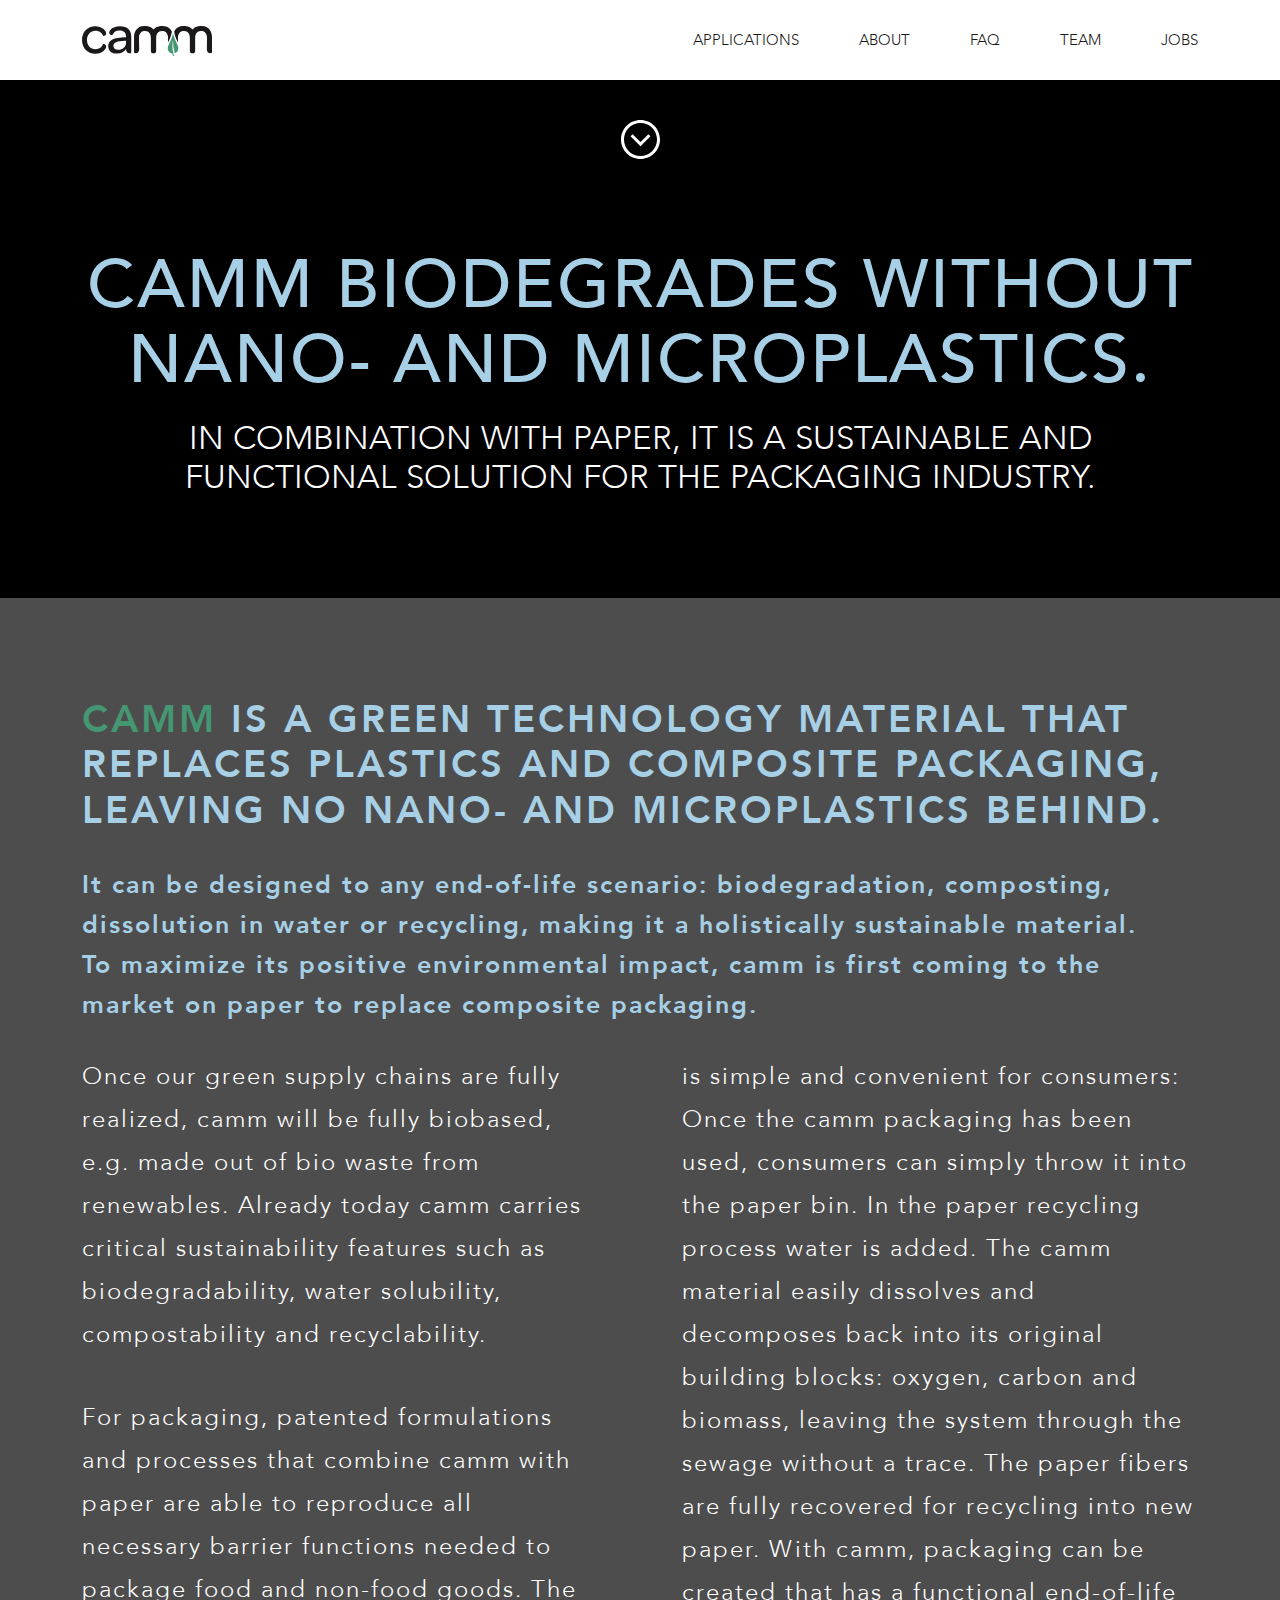
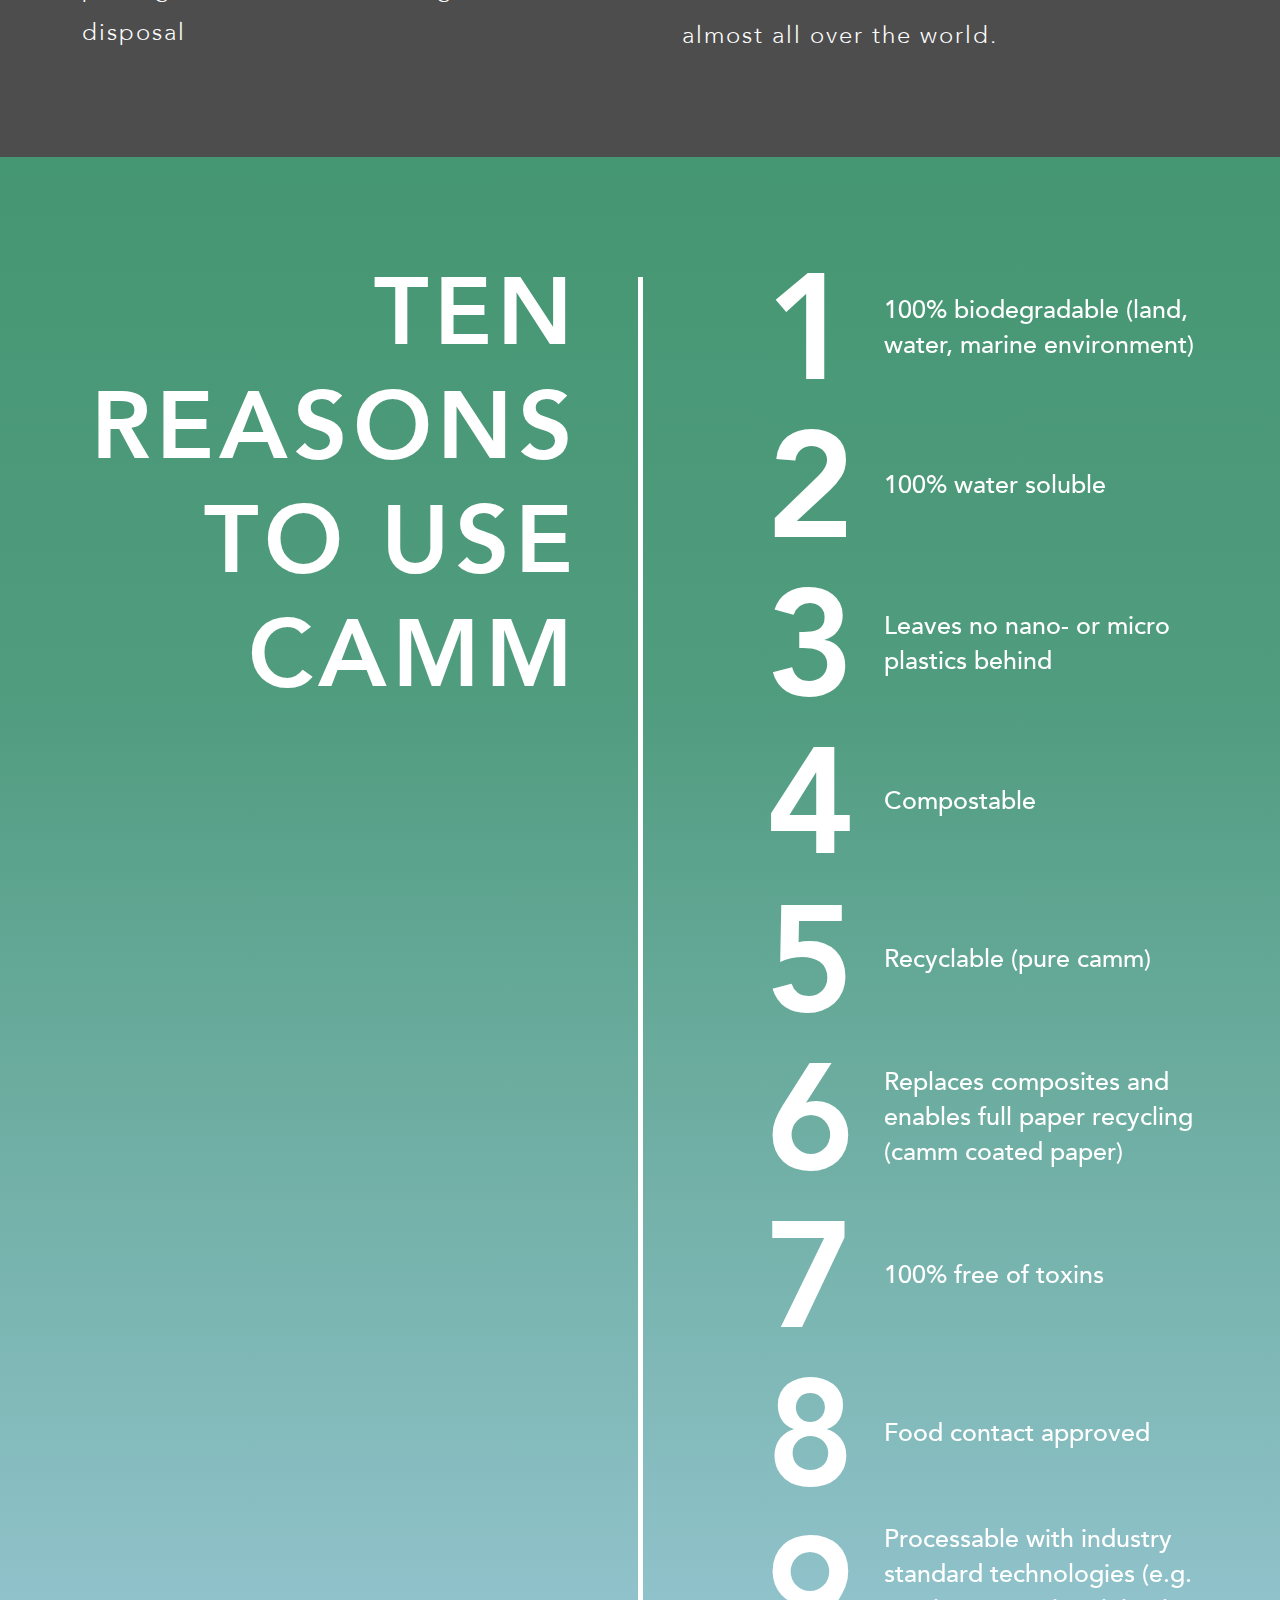
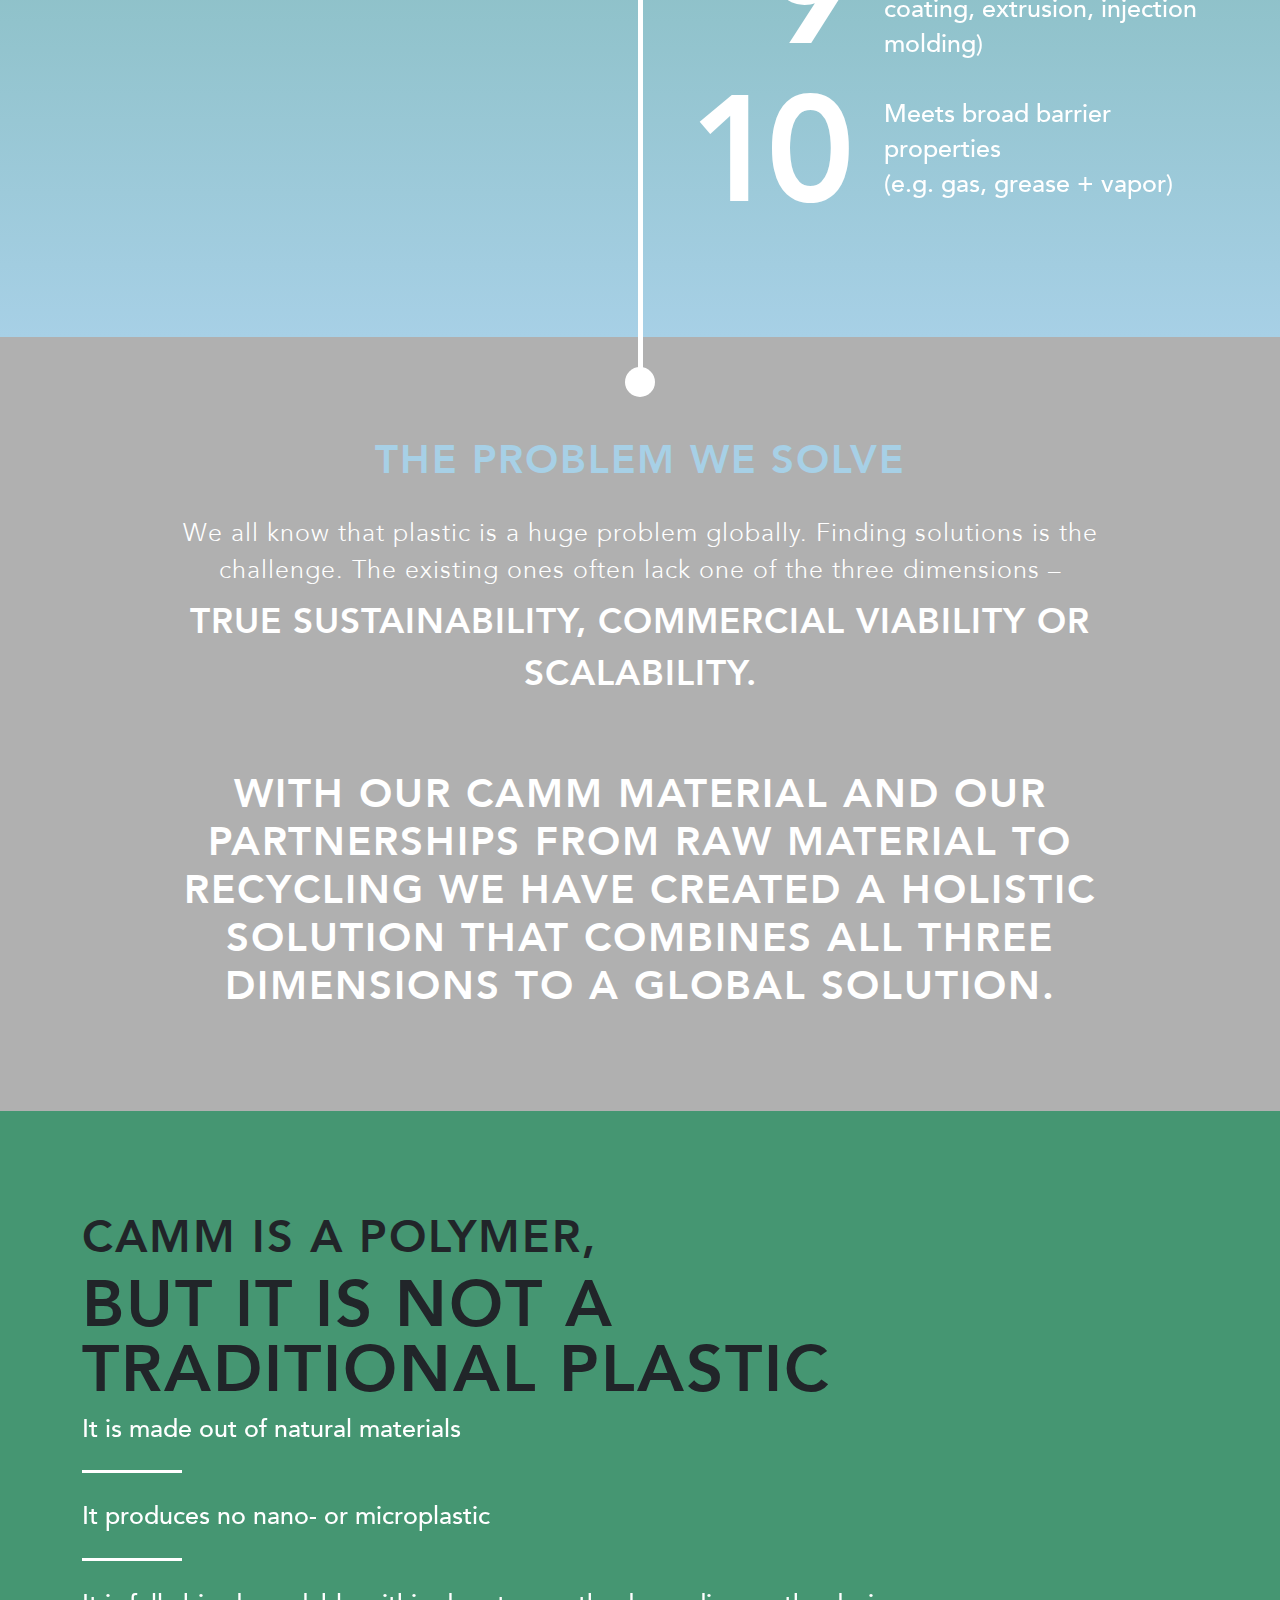
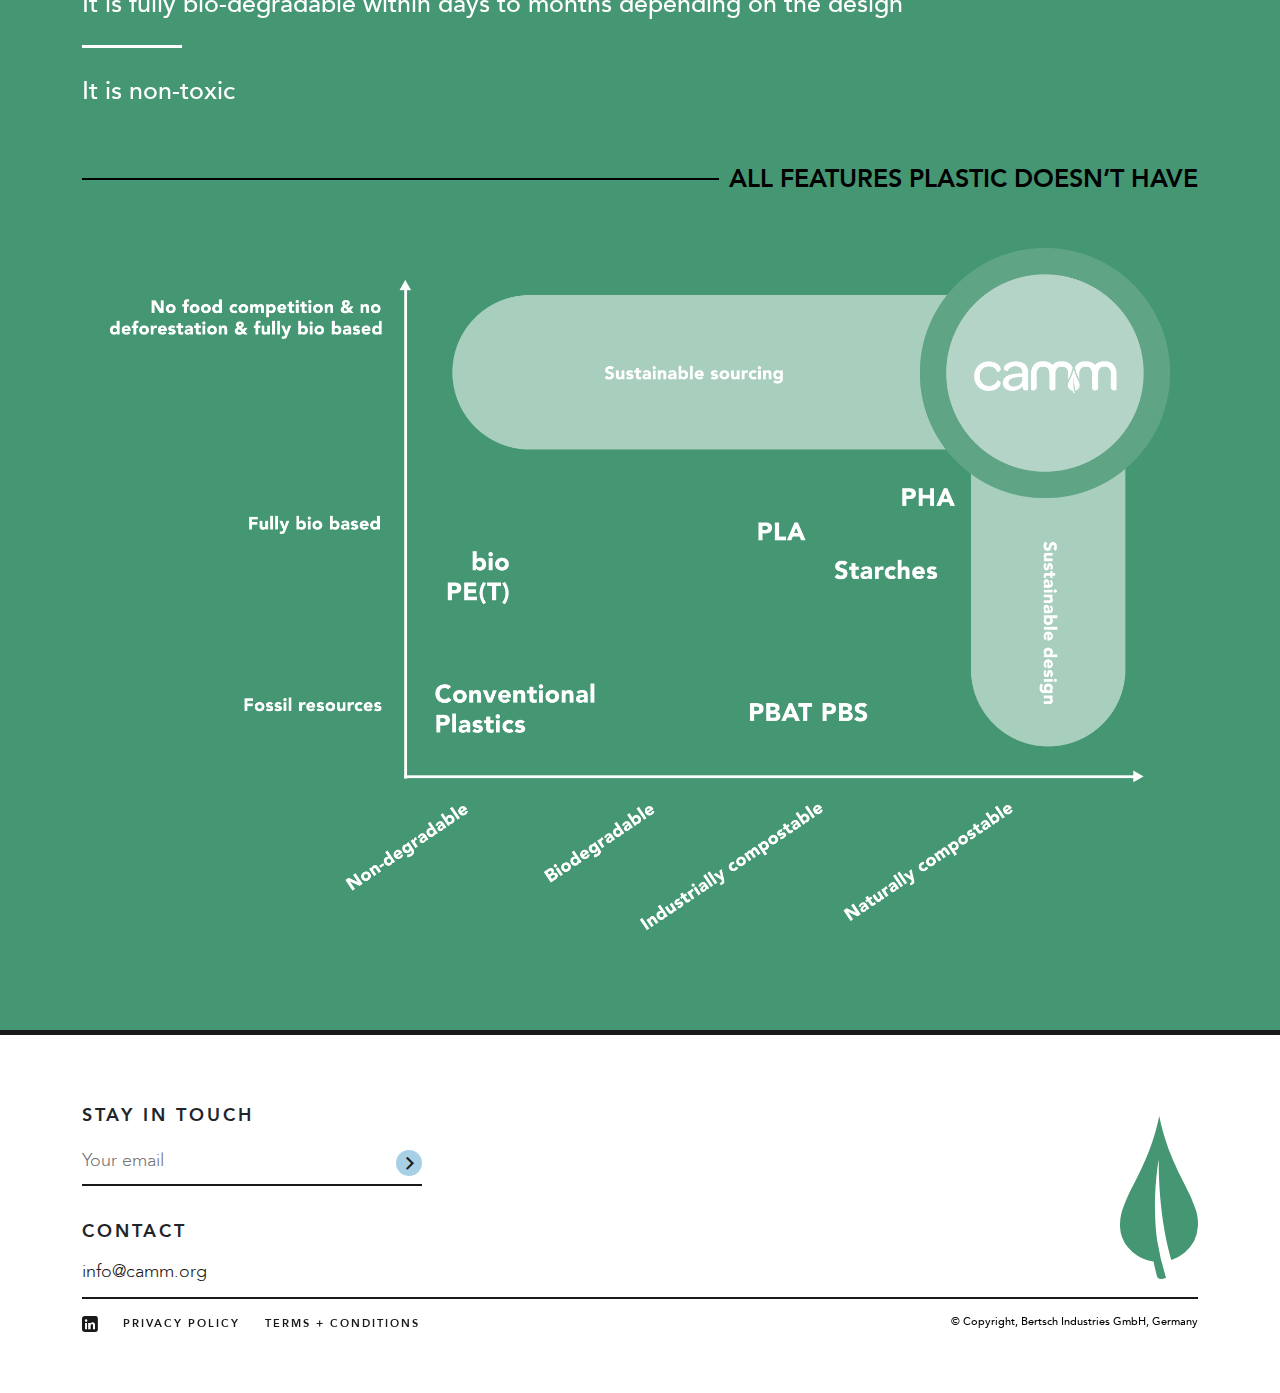
==== commit 9490a564: "tims final edits" ====
--- a/index.html
+++ b/index.html
@@ -87,7 +87,7 @@
 
     <section class="home-banner-video">
       <div class="container">
-          <h2>CAMM COFFEE POUCH</h2>
+          <!-- <h2>CAMM COFFEE POUCH</h2> -->
           <div id="vid">
             <video muted  playsinline autoplay loop >
               <source src="./assets/video/CAMM_CoffeeBag_Animation_v04_01_221101_MS.mp4" type="video/mp4">
@@ -98,7 +98,7 @@
                 <svg width="39" height="39" viewBox="0 0 39 39" fill="none" xmlns="http://www.w3.org/2000/svg">
                   <path fill-rule="evenodd" clip-rule="evenodd" d="M9.49902 16.3381L11.6205 14.2169L19.4998 22.0971L27.3791 14.2178L29.5004 16.3391L19.4997 26.3398L9.49902 16.3381Z" fill="white"/>
                   <path fill-rule="evenodd" clip-rule="evenodd" d="M19.5 3C10.3873 3 3 10.3873 3 19.5C3 28.6127 10.3873 36 19.5 36C28.6127 36 36 28.6127 36 19.5C36 10.3873 28.6127 3 19.5 3ZM0 19.5C0 8.73045 8.73045 0 19.5 0C30.2696 0 39 8.73045 39 19.5C39 30.2696 30.2696 39 19.5 39C8.73045 39 0 30.2696 0 19.5Z" fill="white"/>
-                </svg>                              
+                </svg>
               </div>
             </div>
             <div class="text">
@@ -109,7 +109,7 @@
             </div>
       </div>
     </section>
-<!-- 
+<!--
     <section class="home-product">
       <div class="container-fluid left-text row-1">
         <div class="content">
@@ -371,6 +371,10 @@
 
       <!-- Swiper JS -->
       <script src="assets/js/swiper-bundle.min.js"></script>
+
+      <!-- Cookie JS -->
+      <script src="assets/js/cookie.min.js"></script>
+
       <script src="assets/js/main.js"></script>
       <script>
         $(document).ready(function(){
@@ -378,6 +382,10 @@
             var s_top = $(this).offset().top + 40;
             $("html, body").animate({ scrollTop: s_top }, "100");
           })
+
+          if(Cookies.get('showPreloader') === 'true'){
+            $('.loader-wrap').hide();
+          }
         })
       </script>
   </body>
--- a/assets/css/style.css
+++ b/assets/css/style.css
@@ -238,7 +238,7 @@
   width: 100px;
   font-size: 56px;
   font-weight: 700;
-  line-height: 1.2;
+  line-height: 1;
 }
 .home-banner-video h3 {
   font-weight: 500;
@@ -2271,7 +2271,7 @@
 }
 .product-section .product-content .product-detais h1 {
   color: #fff;
-  font-size: 76px;
+  font-size: 65px;
   font-weight: 700;
   line-height: 1;
   margin-bottom: 40px;
@@ -2388,7 +2388,7 @@
 .product-section .select-product .product-slider:hover .swiper-button-prev{
   opacity: 1;
 }
-.product-section .select-product .product-slider .swiper-button-next:after, 
+.product-section .select-product .product-slider .swiper-button-next:after,
 .product-section .select-product .product-slider .swiper-button-prev:after {
   font-size: 24px;
   font-weight: 700;
@@ -2779,4 +2779,4 @@
   .simple_text h4{
     font-size: 20px;
   }
-}+}
